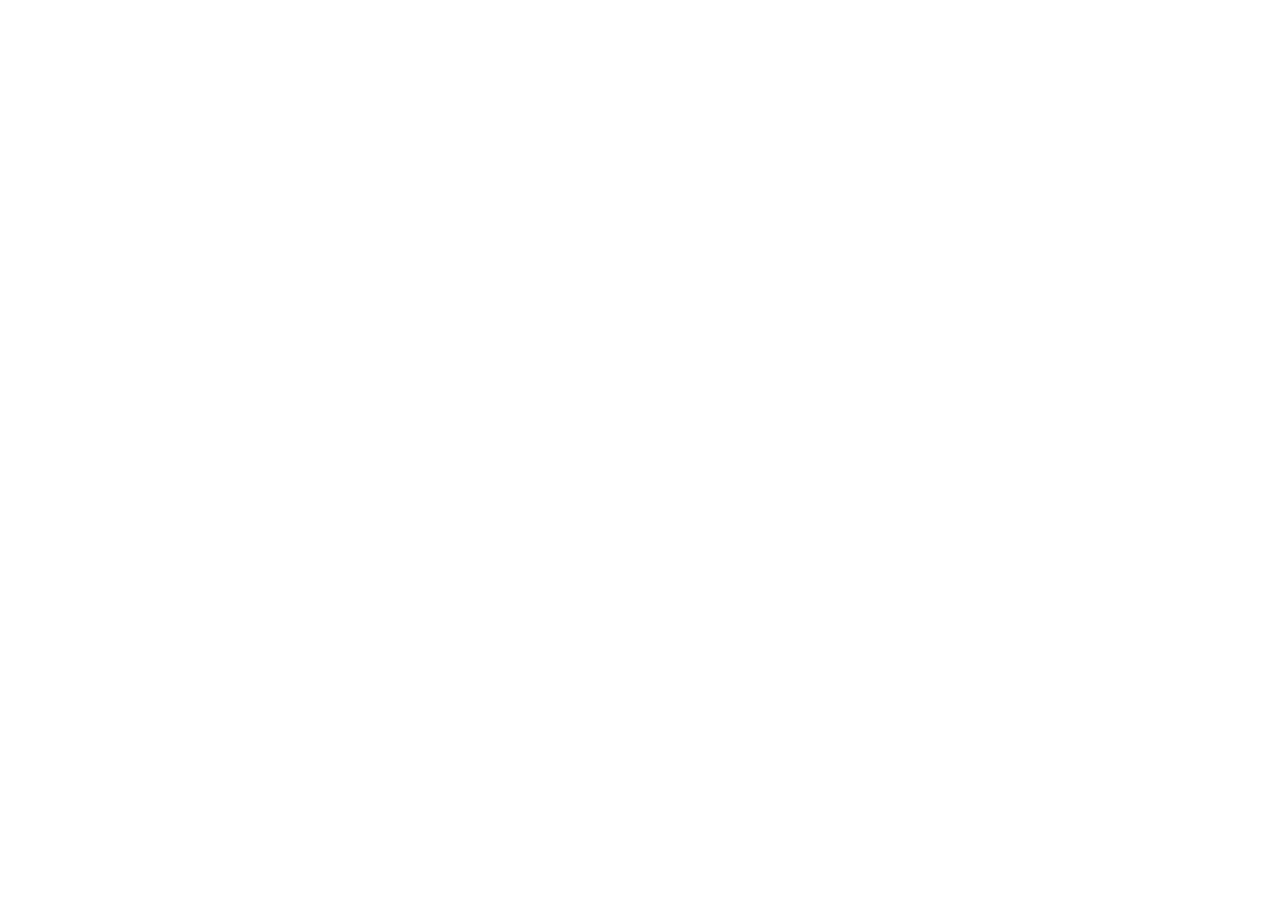
==== pkg/web/static/index.html @ e5ee9099 "UI: Refactor province dropdown into a custom multi-level cascader component" ====
﻿<!DOCTYPE html>
<html lang="zh-CN">
<head>
    <meta charset="UTF-8">
    <meta name="viewport" content="width=device-width, initial-scale=1.0">
    <title>TriNet DNS - 涓夌綉鏅鸿兘瑙ｆ瀽鎺у埗鍙?/title>
    <link rel="preconnect" href="https://fonts.googleapis.com">
    <link rel="preconnect" href="https://fonts.gstatic.com" crossorigin>
    <link href="https://fonts.googleapis.com/css2?family=Inter:wght@400;500;600;700&family=Noto+Sans+SC:wght@400;500;700&display=swap" rel="stylesheet">
    <link rel="stylesheet" href="style.css">
    <script>
        (function() {
            if (localStorage.getItem('trinet_token')) {
                document.documentElement.classList.add('logged-in');
            }
        })();
    </script>
    <style>
        html.logged-in #login-overlay { display: none !important; }
        html.logged-in #app-container { display: flex !important; }
    </style>
    <script src="https://challenges.cloudflare.com/turnstile/v0/api.js" defer></script>
</head>
<body>
    <!-- 鐧诲綍閬僵灞?-->
    <div id="login-overlay" class="login-overlay">
        <div class="login-box">
            <span class="login-logo">馃</span>
            <h2 id="login-box-title">TriNet DNS</h2>
            <p id="login-box-desc">涓夌綉鏅鸿兘瑙ｆ瀽鎺у埗鍙?/p>
            <!-- 鐧诲綍琛ㄥ崟 -->
            <form id="login-form" onsubmit="handleLoginSubmit(event)">
                <div class="form-group">
                    <label for="login-username">鐢ㄦ埛鍚?/label>
                    <input type="text" id="login-username" required class="form-control" autocomplete="username">
                </div>
                <div class="form-group">
                    <label for="login-password">瀵嗙爜</label>
                    <input type="password" id="login-password" required class="form-control" autocomplete="current-password">
                </div>
                <button type="submit" class="btn btn-primary" style="width: 100%;">鐧?褰?/button>
                <div style="text-align: center; margin-top: 12px; display: none;" id="reg-link-container">
                    <a href="javascript:void(0)" onclick="toggleLoginReg(true)" style="color: var(--primary); text-decoration: none; font-size: 0.9rem;">杩樻病鏈夎处鍙凤紵绔嬪嵆娉ㄥ唽</a>
                </div>
            </form>
            <!-- 娉ㄥ唽琛ㄥ崟 -->
            <form id="register-form" onsubmit="handleRegisterSubmit(event)" style="display: none;">
                <div class="form-group">
                    <label for="register-username">鐢ㄦ埛鍚?/label>
                    <input type="text" id="register-username" required class="form-control" autocomplete="username">
                </div>
                <div class="form-group">
                    <label for="register-password">瀵嗙爜</label>
                    <input type="password" id="register-password" required class="form-control" autocomplete="new-password">
                </div>
                <div class="form-group">
                    <label for="register-confirm">纭瀵嗙爜</label>
                    <input type="password" id="register-confirm" required class="form-control" autocomplete="new-password">
                </div>
                <div id="cf-turnstile-container" style="margin: 12px 0; display: none; justify-content: center;"></div>
                <button type="submit" class="btn btn-primary" style="width: 100%;">娉?鍐?/button>
                <div style="text-align: center; margin-top: 12px;">
                    <a href="javascript:void(0)" onclick="toggleLoginReg(false)" style="color: var(--primary); text-decoration: none; font-size: 0.9rem;">宸叉湁璐﹀彿锛熻繑鍥炵櫥褰?/a>
                </div>
            </form>
        </div>
    </div>

    <div class="app-container" id="app-container" style="display: none;">
        <!-- 绉诲姩绔晶杈规爮閬僵灞?-->
        <div id="sidebar-overlay" class="sidebar-overlay" onclick="toggleSidebar(false)"></div>
        <!-- 渚ц竟瀵艰埅鏍?-->
        <aside class="sidebar">
            <div class="brand">
                <span class="logo-icon">馃</span>
                <span class="logo-text">TriNet DNS</span>
            </div>
            <nav class="menu">
                <a href="#dashboard" class="menu-item active" onclick="switchTab('dashboard')">
                    <svg class="icon" viewBox="0 0 24 24" fill="none" stroke="currentColor" stroke-width="2"><path d="M3 9l9-7 9 7v11a2 2 0 0 1-2 2H5a2 2 0 0 1-2-2z"></path><polyline points="9 22 9 12 15 12 15 22"></polyline></svg>
                    鎺у埗鍙?                </a>
                <a href="#records" class="menu-item" onclick="switchTab('records')">
                    <svg class="icon" viewBox="0 0 24 24" fill="none" stroke="currentColor" stroke-width="2"><rect x="3" y="3" width="18" height="18" rx="2" ry="2"></rect><line x1="9" y1="3" x2="9" y2="21"></line><line x1="15" y1="3" x2="15" y2="21"></line><line x1="3" y1="9" x2="21" y2="9"></line><line x1="3" y1="15" x2="21" y2="15"></line></svg>
                    瑙ｆ瀽璁板綍
                </a>
                <a href="#ddns" class="menu-item" onclick="switchTab('ddns')">
                    <svg class="icon" viewBox="0 0 24 24" fill="none" stroke="currentColor" stroke-width="2"><path d="M21 2v6h-6M3 12a9 9 0 0 1 15-6.7L21 8M3 22v-6h6m12-4a9 9 0 0 1-15 6.7L3 16"></path></svg>
                    鍔ㄦ€?DNS
                </a>
                <a href="#profile" class="menu-item" onclick="switchTab('profile')">
                    <svg class="icon" viewBox="0 0 24 24" fill="none" stroke="currentColor" stroke-width="2"><path d="M20 21v-2a4 4 0 0 0-4-4H8a4 4 0 0 0-4 4v2"></path><circle cx="12" cy="7" r="4"></circle></svg>
                    涓汉涓績
                </a>
                <a href="#billing" class="menu-item" onclick="switchTab('billing')">
                    <svg class="icon" viewBox="0 0 24 24" fill="none" stroke="currentColor" stroke-width="2"><rect x="1" y="4" width="22" height="16" rx="2" ry="2"></rect><line x1="1" y1="10" x2="23" y2="10"></line><path d="M16 14h2M12 14h.01"></path></svg>
                    濂楅璐拱
                </a>
                <a href="#orders" class="menu-item" onclick="switchTab('orders')">
                    <svg class="icon" viewBox="0 0 24 24" fill="none" stroke="currentColor" stroke-width="2"><path d="M14 2H6a2 2 0 0 0-2 2v16a2 2 0 0 0 2 2h12a2 2 0 0 0 2-2V8z"></path><polyline points="14 2 14 8 20 8"></polyline><line x1="16" y1="13" x2="8" y2="13"></line><line x1="16" y1="17" x2="8" y2="17"></line><polyline points="10 9 9 9 8 9"></polyline></svg>
                    璁㈠崟璁板綍
                </a>
                <a href="#logs" class="menu-item" onclick="switchTab('logs')">
                    <svg class="icon" viewBox="0 0 24 24" fill="none" stroke="currentColor" stroke-width="2"><path d="M14 2H6a2 2 0 0 0-2 2v16a2 2 0 0 0 2 2h12a2 2 0 0 0 2-2V8z"></path><polyline points="14 2 14 8 20 8"></polyline><line x1="16" y1="13" x2="8" y2="13"></line><line x1="16" y1="17" x2="8" y2="17"></line><polyline points="10 9 9 9 8 9"></polyline></svg>
                    绯荤粺鏃ュ織
                </a>
                <a href="#users" class="menu-item" id="menu-users" onclick="switchTab('users')" style="display: none;">
                    <svg class="icon" viewBox="0 0 24 24" fill="none" stroke="currentColor" stroke-width="2"><path d="M17 21v-2a4 4 0 0 0-4-4H5a4 4 0 0 0-4 4v2"></path><circle cx="9" cy="7" r="4"></circle><path d="M23 21v-2a4 4 0 0 0-3-3.87"></path><path d="M16 3.13a4 4 0 0 1 0 7.75"></path></svg>
                    鐢ㄦ埛绠＄悊
                </a>
                <a href="#settings" class="menu-item" id="menu-settings" onclick="switchTab('settings')" style="display: none;">
                    <svg class="icon" viewBox="0 0 24 24" fill="none" stroke="currentColor" stroke-width="2"><circle cx="12" cy="12" r="3"></circle><path d="M19.4 15a1.65 1.65 0 0 0 .33 1.82l.06.06a2 2 0 1 1-2.83 2.83l-.06-.06a1.65 1.65 0 0 0-1.82-.33 1.65 1.65 0 0 0-1 1.51V21a2 2 0 0 1-4 0v-.09A1.65 1.65 0 0 0 9 19.4a1.65 1.65 0 0 0-1.82.33l-.06.06a2 2 0 1 1-2.83-2.83l.06-.06a1.65 1.65 0 0 0 .33-1.82 1.65 1.65 0 0 0-1.51-1H3a2 2 0 0 1 0-4h.09A1.65 1.65 0 0 0 4.6 9a1.65 1.65 0 0 0-.33-1.82l-.06-.06a2 2 0 1 1 2.83-2.83l.06.06a1.65 1.65 0 0 0 1.82.33H9a1.65 1.65 0 0 0 1-1.51V3a2 2 0 0 1 4 0v.09a1.65 1.65 0 0 0 1 1.51 1.65 1.65 0 0 0 1.82-.33l.06-.06a2 2 0 1 1 2.83 2.83l-.06.06a1.65 1.65 0 0 0-.33 1.82V9a1.65 1.65 0 0 0 1.51 1H21a2 2 0 0 1 0 4h-.09a1.65 1.65 0 0 0-1.51 1z"></path></svg>
                    绯荤粺璁剧疆
                </a>
            </nav>
            <div class="sidebar-footer">
                <div class="status-indicator">
                    <span class="dot active"></span>
                    <span class="status-text">DNS 寮曟搸宸茶繍琛?/span>
                </div>
                <button class="btn btn-text danger" style="padding: 4px 8px; margin-top: 8px; width: 100%; text-align: left; display: flex; align-items: center; gap: 8px;" onclick="logout()">
                    <svg class="icon" viewBox="0 0 24 24" fill="none" stroke="currentColor" stroke-width="2" style="width: 14px; height: 14px; margin: 0;"><path d="M9 21H5a2 2 0 0 1-2-2V5a2 2 0 0 1 2-2h4M16 17l5-5-5-5M21 12H9"/></svg>
                    閫€鍑虹櫥褰?                </button>
            </div>
        </aside>

        <!-- 涓诲唴瀹瑰尯鍩?-->
        <main class="main-content">
            <!-- 椤堕儴鏍?-->
            <header class="top-bar">
                <div style="display: flex; align-items: center; gap: 12px;">
                    <button class="menu-toggle" id="menu-toggle" onclick="toggleSidebar(true)">
                        <svg class="icon" viewBox="0 0 24 24" fill="none" stroke="currentColor" stroke-width="2" style="width: 20px; height: 20px; margin: 0;"><line x1="3" y1="12" x2="21" y2="12"></line><line x1="3" y1="6" x2="21" y2="6"></line><line x1="3" y1="18" x2="21" y2="18"></line></svg>
                    </button>
                    <h1 id="page-title">鎺у埗鍙?/h1>
                </div>
                <div class="user-profile">
                    <span class="server-ip" id="visitor-ip-display">鏈満 IP: 鍔犺浇涓?..</span>
                </div>
            </header>

            <!-- 瑙嗙獥瀹瑰櫒 -->
            <div class="content-viewport">
                <!-- 鎺у埗鍙伴潰鏉?-->
                <section id="tab-dashboard" class="tab-pane active">
                    <!-- 鐘舵€佸崱鐗囩綉鏍?-->
                    <div class="card-grid">
                        <div class="card">
                            <div class="card-header">
                                <span class="card-title">浠婃棩璇锋眰鎬婚噺</span>
                                <span class="trend positive" id="stat-query-trend" style="display: none;">鈫?0.0%</span>
                            </div>
                            <div class="card-value" id="stat-query-count">0</div>
                            <div class="card-desc">骞冲潎瑙ｆ瀽鍝嶅簲: 0.8 ms</div>
                        </div>
                        <div class="card">
                            <div class="card-header">
                                <span class="card-title">褰撳墠瑙ｆ瀽鍩熷悕</span>
                            </div>
                            <div class="card-value">0</div>
                            <div class="card-desc">娲诲姩涓夌綉绾胯矾: 0 鏉?/div>
                        </div>
                        <div class="card">
                            <div class="card-header">
                                <span class="card-title">绯荤粺杩愯鏃堕棿</span>
                            </div>
                            <div class="card-value">宸茶繍琛?/div>
                            <div class="card-desc">CPU 鍗犵敤: 0.1% | 鍐呭瓨: 8MB</div>
                        </div>
                        <div class="card">
                            <div class="card-header">
                                <span class="card-title">闆嗙兢 NS 瑙ｆ瀽鑺傜偣</span>
                            </div>
                            <div class="card-value" style="font-size: 0.95rem; line-height: 1.5; font-family: monospace; font-weight: 500; margin-top: 8px; white-space: pre-line;" id="config-ns-list">鏈厤缃?/div>
                            <div class="card-desc">鍩熷悕闇€淇敼涓烘 NS 鎵嶈兘瑙ｆ瀽</div>
                        </div>
                    </div>

                    <!-- 涓夌綉娴侀噺鐪嬫澘 -->
                    <div class="section-container">
                        <h2 class="section-title">涓夌綉瑙ｆ瀽娴侀噺鍒嗗竷</h2>
                        <div class="traffic-bars">
                            <div class="traffic-bar-item">
                                <div class="bar-info">
                                    <span class="isp-badge ct">涓浗鐢典俊 (China Telecom)</span>
                                    <span class="bar-value" id="stat-bar-val-ct">0.0%</span>
                                </div>
                                <div class="progress-track">
                                    <div class="progress-fill ct-fill" id="stat-bar-fill-ct" style="width: 0%"></div>
                                </div>
                            </div>
                            <div class="traffic-bar-item">
                                <div class="bar-info">
                                    <span class="isp-badge cu">涓浗鑱旈€?(China Unicom)</span>
                                    <span class="bar-value" id="stat-bar-val-cu">0.0%</span>
                                </div>
                                <div class="progress-track">
                                    <div class="progress-fill cu-fill" id="stat-bar-fill-cu" style="width: 0%"></div>
                                </div>
                            </div>
                            <div class="traffic-bar-item">
                                <div class="bar-info">
                                    <span class="isp-badge cm">涓浗绉诲姩 (China Mobile)</span>
                                    <span class="bar-value" id="stat-bar-val-cm">0.0%</span>
                                </div>
                                <div class="progress-track">
                                    <div class="progress-fill cm-fill" id="stat-bar-fill-cm" style="width: 0%"></div>
                                </div>
                            </div>
                            <div class="traffic-bar-item">
                                <div class="bar-info">
                                    <span class="isp-badge def">鍏朵粬绾胯矾 (Default/Others)</span>
                                    <span class="bar-value" id="stat-bar-val-def">0.0%</span>
                                </div>
                                <div class="progress-track">
                                    <div class="progress-fill def-fill" id="stat-bar-fill-def" style="width: 0%"></div>
                                </div>
                            </div>
                    </div>
                </section>

                <!-- 瑙ｆ瀽璁板綍闈㈡澘 -->
                <section id="tab-records" class="tab-pane">
                    <div class="table-actions">
                        <button class="btn btn-primary" onclick="showAddModal()">+ 娣诲姞鍩熷悕瑙ｆ瀽</button>
                        <div class="search-wrapper">
                            <input type="text" placeholder="鎼滅储鍩熷悕鎴?IP..." class="input-search" id="record-search">
                        </div>
                    </div>
                    <div class="table-container">
                        <table class="data-table">
                            <thead>
                                <tr>
                                    <th>涓绘満璁板綍</th>
                                    <th>鍩熷悕</th>
                                    <th>绫诲瀷</th>
                                    <th>绾胯矾</th>
                                    <th>璁板綍鍊?(IP / 鐩爣)</th>
                                    <th>TTL</th>
                                    <th>鎿嶄綔</th>
                                </tr>
                            </thead>
                            <tbody id="records-list">
                                <!-- 鐢?app.js 鍔ㄦ€佹覆鏌?-->
                            </tbody>
                        </table>
                    </div>
                </section>

                <!-- 鍔ㄦ€?DNS 闈㈡澘 -->
                <section id="tab-ddns" class="tab-pane">
                    <div class="section-container">
                        <div class="ddns-header">
                            <h2>DDNS 瀹㈡埛绔厤缃笌瀵嗛挜</h2>
                            <button class="btn btn-primary" onclick="generateToken()">+ 鐢熸垚鏂?Token</button>
                        </div>
                        <p class="section-desc">鎮ㄥ彲浠ヤ娇鐢ㄦ湰绯荤粺鐨?DDNS API 鎺ュ彛锛岄€氳繃瀹㈡埛绔紙濡?RouterOS銆丱penWrt 鎴?curl 鑴氭湰锛夊疄鏃朵笂鎶ュ姩鎬?IP锛岀郴缁熶細鑷姩鏇存柊瀵瑰簲绾胯矾鐨勮褰曞€笺€?/p>
                        
                        <div class="table-container margin-top">
                            <table class="data-table">
                                <thead>
                                    <tr>
                                        <th>涓绘満/鍩熷悕</th>
                                        <th>瀵瑰簲绾胯矾</th>
                                        <th>Token</th>
                                        <th>鏈€鍚庢洿鏂版椂闂?/th>
                                        <th>鎿嶄綔</th>
                                    </tr>
                                </thead>
                                <tbody>
                                    <!-- 鐢?app.js 鍔ㄦ€佹覆鏌?-->
                                </tbody>
                            </table>
                        </div>

                        <h3 class="margin-top" style="margin-top: 24px; font-size: 1.15rem; display: flex; align-items: center; justify-content: space-between;">
                            <span>馃摎 瀹㈡埛绔笌鍏ㄥ钩鍙拌嚜鍔ㄦ洿鏂伴儴缃叉暀绋?/span>
                            <span style="font-size: 0.85rem; font-weight: normal; color: var(--text-muted);">鐐瑰嚮涓嬫柟鏍忕洰灞曞紑鎶樺彔鏁欑▼ 馃憞</span>
                        </h3>

                        <!-- 鎵嬮鐞存暀绋嬬粍浠跺鍣?-->
                        <div class="ddns-accordion-container" style="display: flex; flex-direction: column; gap: 12px; margin-top: 12px;">

                            <!-- 1. 鍩虹 API 璋冪敤 -->
                            <details style="border: 1px solid var(--border-color); border-radius: 8px; background: rgba(255,255,255,0.02); overflow: hidden;">
                                <summary style="padding: 14px 18px; font-weight: 600; cursor: pointer; user-select: none; background: rgba(0,0,0,0.02); display: flex; align-items: center; justify-content: space-between;">
                                    <span>馃寪 鍩虹 HTTP / Curl 鏋佺畝涓婃姤 API</span>
                                    <span style="font-size: 0.8rem; color: var(--text-muted);">鍗曟潯 API 鍛戒护 鈻?/span>
                                </summary>
                                <div style="padding: 16px; border-top: 1px solid var(--border-color);">
                                    <p style="color: var(--text-muted); font-size: 0.9rem; margin-top: 0;">鏀寔浣跨敤浠绘剰璇█鎴栧伐鍏峰彂璧?HTTP POST 璇锋眰杩涜鍗曚釜瑙ｆ瀽绾胯矾鐨?IP 寮哄埗鍒锋柊銆?/p>
                                    <div style="display: flex; justify-content: space-between; align-items: center; margin-bottom: 6px;">
                                        <span style="font-size: 0.85rem; font-weight: 600;">Standard Shell Curl 鎸囦护锛?/span>
                                        <button class="btn btn-outline" style="padding: 2px 8px; font-size: 0.75rem;" onclick="copyCodeContent('code-api-base')">馃搵 澶嶅埗浠ｇ爜</button>
                                    </div>
                                    <div class="code-block" style="margin: 0;">
                                        <code id="code-api-base">curl -X POST "http://[鏈珯鍩熷悕鎴朓P]/api/ddns/update" \
  -H "Authorization: Bearer [瀵瑰簲绾胯矾鐨凾oken]" \
  -d "ip=1.1.1.1"</code>
                                    </div>
                                </div>
                            </details>

                            <!-- 2. Linux VPS (Ubuntu / Debian / CentOS) -->
                            <details style="border: 1px solid var(--border-color); border-radius: 8px; background: rgba(255,255,255,0.02); overflow: hidden;" open>
                                <summary style="padding: 14px 18px; font-weight: 600; cursor: pointer; user-select: none; background: rgba(0,0,0,0.02); display: flex; align-items: center; justify-content: space-between;">
                                    <span>馃惂 Linux VPS 鏈嶅姟鍣?(Ubuntu / Debian / CentOS) - Cloudflare 涓夌綉浼橀€夎嚜鍔ㄥ悓姝ユ暣濂?Shell 鑴氭湰</span>
                                    <span style="font-size: 0.8rem; color: #10b981; font-weight: 600;">鎺ㄨ崘 VPS 浣跨敤 鈻?/span>
                                </summary>
                                <div style="padding: 16px; border-top: 1px solid var(--border-color);">
                                    <p style="color: var(--text-muted); font-size: 0.9rem; margin-top: 0; line-height: 1.5;">
                                        鏈剼鏈細鑷姩渚濊禆妫€鏌ヤ笌瀹夎锛堝吋瀹?<code>apt-get</code> 涓?<code>yum</code>锛夛紝鑷姩涓嬭浇 <strong>CloudflareSpeedTest</strong> 宸ュ叿杩涜娴嬮€燂紝鎻愬彇娴嬪嚭鐨?strong>鐢典俊 (CT)銆佽仈閫?(CU)銆佺Щ鍔?(CM)</strong> 鍓?鍚嶆渶浣?IP 骞惰嚜鍔ㄦ壒閲忔彁浜ゆ帹閫佸埌 TriNet DNS銆?                                    </p>
                                    <div style="display: flex; justify-content: space-between; align-items: center; margin-bottom: 6px;">
                                        <span style="font-size: 0.85rem; font-weight: 600; color: #10b981;">寮€绠卞嵆鐢ㄤ笁缃戣嚜鍔ㄦ祴閫熸洿鏂?Shell 鑴氭湰 (cf_speedtest_trinet.sh)锛?/span>
                                        <button class="btn btn-primary" style="padding: 2px 10px; font-size: 0.75rem;" onclick="copyCodeContent('code-script-linux')">馃搵 涓€閿鍒跺畬鏁?Shell 鑴氭湰</button>
                                    </div>
                                    <div class="code-block" style="margin: 0; max-height: 320px; overflow-y: auto;">
                                        <code id="code-script-linux">#!/bin/bash
# =========================================================
# TriNet DNS - Cloudflare 涓夌綉浼橀€?IP 鑷姩娴嬮€熶笌鍚屾涓婃姤鑴氭湰
# 閫傞厤绯荤粺: Ubuntu / Debian / CentOS / Alpine / RHEL
# =========================================================

# --- 銆愯鍦ㄦ閰嶇疆鎮ㄥ湪 TriNet DNS 鍚庡彴鐢熸垚鐨?4 涓?Token 涓庢湇鍔″湴鍧€銆?---
TRINET_SERVER="http://[鎮ㄧ殑TriNet鏈嶅姟鍣ㄥ煙鍚嶆垨IP]"
TOKEN_DEF="[濉啓榛樿绾胯矾Token]"   # 榛樿/涓夌綉閫氱敤 (DEF)
TOKEN_CT="[濉啓鐢典俊绾胯矾Token]"   # 涓浗鐢典俊 (CT)
TOKEN_CU="[濉啓鑱旈€氱嚎璺疶oken]"   # 涓浗鑱旈€?(CU)
TOKEN_CM="[濉啓绉诲姩绾胯矾Token]"   # 涓浗绉诲姩 (CM)
# -------------------------------------------------------------

# 1. 鑷姩渚濊禆鏍￠獙
if command -v apt-get &> /dev/null; then
    command -v curl &> /dev/null || apt-get update && apt-get install -y curl tar wget
elif command -v yum &> /dev/null; then
    command -v curl &> /dev/null || yum install -y curl tar wget
fi

WORKDIR="/tmp/cf_speedtest_trinet"
mkdir -p "$WORKDIR" && cd "$WORKDIR"

# 2. 涓嬭浇骞惰В鍘?CloudflareSpeedTest 鏈€鏂板伐鍏?(鑻ユ湰鍦版湭涓嬭浇)
if [ ! -f "./CloudflareST" ]; then
    echo "[INFO] 姝ｅ湪鑾峰彇 CloudflareSpeedTest 娴嬮€熷紩鎿?.."
    wget -N --no-check-certificate https://github.com/XIU2/CloudflareSpeedTest/releases/latest/download/CloudflareST_linux_amd64.tar.gz -O CloudflareST.tar.gz
    tar -zxf CloudflareST.tar.gz
    chmod +x CloudflareST
fi

# 3. 杩愯娴嬮€?(杈撳嚭缁撴灉鑷?result.csv)
echo "[INFO] 姝ｅ湪寮€濮嬩笁缃戣妭鐐圭綉缁滃欢杩熶笌涓嬭浇閫熷害娴嬭瘯..."
./CloudflareST -o result.csv -n 200 -dn 3

if [ ! -f "result.csv" ]; then
    echo "[ERROR] 娴嬮€熷け璐ワ紝鏈敓鎴?result.csv 鏂囦欢"
    exit 1
fi

# 4. 鎻愬彇浼橀€夊墠 3 涓搷搴旀渶浣崇殑 IP
BEST_IP_1=$(sed -n '2p' result.csv | awk -F, '{print $1}')
BEST_IP_2=$(sed -n '3p' result.csv | awk -F, '{print $1}')
BEST_IP_3=$(sed -n '4p' result.csv | awk -F, '{print $1}')

[ -z "$BEST_IP_1" ] && BEST_IP_1="104.16.1.1"
[ -z "$BEST_IP_2" ] && BEST_IP_2="$BEST_IP_1"
[ -z "$BEST_IP_3" ] && BEST_IP_3="$BEST_IP_1"

echo "[INFO] 娴嬮€熷畬鎴愶紒閫夊嚭涓夌綉鏈€浣?IP: 榛樿/鐢典俊->$BEST_IP_1, 鑱旈€?>$BEST_IP_2, 绉诲姩->$BEST_IP_3"

# 5. 璋冪敤 TriNet DNS 鎺ュ彛杩涜鍚屾鏇存柊
[ -n "$TOKEN_DEF" ] && curl -s -X POST "$TRINET_SERVER/api/ddns/update" -H "Authorization: Bearer $TOKEN_DEF" -d "ip=$BEST_IP_1" && echo " [榛樿] 宸叉洿鏂?
[ -n "$TOKEN_CT" ] && curl -s -X POST "$TRINET_SERVER/api/ddns/update" -H "Authorization: Bearer $TOKEN_CT" -d "ip=$BEST_IP_1" && echo " [鐢典俊] 宸叉洿鏂?
[ -n "$TOKEN_CU" ] && curl -s -X POST "$TRINET_SERVER/api/ddns/update" -H "Authorization: Bearer $TOKEN_CU" -d "ip=$BEST_IP_2" && echo " [鑱旈€歖 宸叉洿鏂?
[ -n "$TOKEN_CM" ] && curl -s -X POST "$TRINET_SERVER/api/ddns/update" -H "Authorization: Bearer $TOKEN_CM" -d "ip=$BEST_IP_3" && echo " [绉诲姩] 宸叉洿鏂?

echo "[SUCCESS] 鍏ㄧ嚎璺櫤鑳借В鏋愬悓姝ュ畬姣曪紒"</code>
                                    </div>
                                    <div style="margin-top: 10px; font-size: 0.85rem; color: var(--text-muted);">
                                        馃挕 <strong>瀹氭椂浠诲姟璁剧疆鎻愮ず (Linux Crontab)</strong>锛氬湪缁堢杩愯 <code>crontab -e</code> 杩藉姞涓€琛岋細<br>
                                        <code>*/30 * * * * bash /path/to/cf_speedtest_trinet.sh &> /dev/null</code>锛堝嵆姣?30 鍒嗛挓鑷姩娴嬭瘯骞跺埛鏂颁笁缃戣В鏋愶級銆?                                    </div>

                                    <hr style="margin: 16px 0; border: none; border-top: 1px dashed var(--border-color);">

                                    <div style="display: flex; justify-content: space-between; align-items: center; margin-bottom: 6px;">
                                        <span style="font-size: 0.85rem; font-weight: 600; color: #3b82f6;">馃寪 鏂规浜岋細鏃犻渶鏈湴娴嬮€燂紝鐩存帴浠庡紑婧?API 鑷姩鑾峰彇鏈€鏂颁笁缃戜紭閫?IP 鑴氭湰 (fetch_online_cf_ip.sh)锛?/span>
                                        <button class="btn btn-outline" style="padding: 2px 10px; font-size: 0.75rem;" onclick="copyCodeContent('code-script-api-fetch')">馃搵 涓€閿鍒跺湪绾挎姄鍙栬剼鏈?/button>
                                    </div>
                                    <div class="code-block" style="margin: 0; max-height: 260px; overflow-y: auto;">
                                        <code id="code-script-api-fetch">#!/bin/bash
# =========================================================
# TriNet DNS - 鑷姩鎶撳彇寮€婧?API 涓夌綉浼橀€?IP 骞舵帹閫佷笂鎶ヨ剼鏈?# 鏃犻渶鏈湴娴嬮€熺幆澧冿紝鑷姩鎻愬彇缃戠粶鏈€鏂版祴璇曠殑涓夌綉鏋侀€熻妭鐐?IP
# =========================================================

TRINET_SERVER="http://[鎮ㄧ殑TriNet鏈嶅姟鍣ㄥ煙鍚嶆垨IP]"
TOKEN_DEF="[濉啓榛樿绾胯矾Token]"   # 榛樿/涓夌綉閫氱敤 (DEF)
TOKEN_CT="[濉啓鐢典俊绾胯矾Token]"   # 涓浗鐢典俊 (CT)
TOKEN_CU="[濉啓鑱旈€氱嚎璺疶oken]"   # 涓浗鑱旈€?(CU)
TOKEN_CM="[濉啓绉诲姩绾胯矾Token]"   # 涓浗绉诲姩 (CM)

echo "[INFO] 姝ｅ湪璋冪敤涓撲笟 API 鎶撳彇鍏ㄧ綉鏈€鏂?榛樿+涓夌綉 浼橀€?IP..."
API_DATA=$(curl -s "https://jkapi.com/api/cf_best?server=1&type=v4")

# 浠?jkapi 鎺ュ彛绮惧噯鎻愬彇榛樿/涓夌綉閫氱敤(CN)銆佺數淇?CT)銆佽仈閫?CU)銆佺Щ鍔?CM) 鏈€浣?IP
DEF_IP=$(echo "$API_DATA" | grep -oE '"CN":\[[^]]*' | grep -oE '[0-9]+\.[0-9]+\.[0-9]+\.[0-9]+' | head -n 1)
CT_IP=$(echo "$API_DATA" | grep -oE '"CT":\[[^]]*' | grep -oE '[0-9]+\.[0-9]+\.[0-9]+\.[0-9]+' | head -n 1)
CU_IP=$(echo "$API_DATA" | grep -oE '"CU":\[[^]]*' | grep -oE '[0-9]+\.[0-9]+\.[0-9]+\.[0-9]+' | head -n 1)
CM_IP=$(echo "$API_DATA" | grep -oE '"CM":\[[^]]*' | grep -oE '[0-9]+\.[0-9]+\.[0-9]+\.[0-9]+' | head -n 1)

# 濡傛灉涓?API 瓒呮椂锛岃嚜鍔ㄥ洖閫€澶囩敤婧?if [ -z "$CT_IP" ] || [ -z "$CU_IP" ] || [ -z "$CM_IP" ]; then
    echo "[WARN] 涓绘簮鏈搷搴旓紝鍒囨崲澶囩敤婧愭姄鍙?.."
    IPS=$(curl -s https://ip.164746.xyz/ | grep -oE '[0-9]+\.[0-9]+\.[0-9]+\.[0-9]+' | sort -u)
    [ -z "$DEF_IP" ] && DEF_IP=$(echo "$IPS" | sed -n '1p')
    [ -z "$CT_IP" ] && CT_IP=$(echo "$IPS" | sed -n '1p')
    [ -z "$CU_IP" ] && CU_IP=$(echo "$IPS" | sed -n '2p')
    [ -z "$CM_IP" ] && CM_IP=$(echo "$IPS" | sed -n '3p')
fi

[ -z "$DEF_IP" ] && DEF_IP="104.16.1.1"
[ -z "$CT_IP" ] && CT_IP="104.16.1.1"
[ -z "$CU_IP" ] && CU_IP="104.17.2.2"
[ -z "$CM_IP" ] && CM_IP="104.18.3.3"

echo "[SUCCESS] 鎶撳彇瀹屾垚锛?
echo "  - 馃寪 榛樿/涓夌綉閫氱敤 鏈€浣?IP: $DEF_IP"
echo "  - 鈿?涓浗鐢典俊 (CT) 鏈€浣?IP: $CT_IP"
echo "  - 鈿?涓浗鑱旈€?(CU) 鏈€浣?IP: $CU_IP"
echo "  - 鈿?涓浗绉诲姩 (CM) 鏈€浣?IP: $CM_IP"

[ -n "$TOKEN_DEF" ] && curl -s -X POST "$TRINET_SERVER/api/ddns/update" -H "Authorization: Bearer $TOKEN_DEF" -d "ip=$DEF_IP" && echo "  鉁?榛樿绾胯矾瑙ｆ瀽璁板綍宸叉洿鏂?
[ -n "$TOKEN_CT" ] && curl -s -X POST "$TRINET_SERVER/api/ddns/update" -H "Authorization: Bearer $TOKEN_CT" -d "ip=$CT_IP" && echo "  鉁?鐢典俊瑙ｆ瀽璁板綍宸叉洿鏂?
[ -n "$TOKEN_CU" ] && curl -s -X POST "$TRINET_SERVER/api/ddns/update" -H "Authorization: Bearer $TOKEN_CU" -d "ip=$CU_IP" && echo "  鉁?鑱旈€氳В鏋愯褰曞凡鏇存柊"
[ -n "$TOKEN_CM" ] && curl -s -X POST "$TRINET_SERVER/api/ddns/update" -H "Authorization: Bearer $TOKEN_CM" -d "ip=$CM_IP" && echo "  鉁?绉诲姩瑙ｆ瀽璁板綍宸叉洿鏂?

echo "[ALL DONE] 鍏ㄧ嚎璺В鏋愯褰曞凡鎴愬姛鎺ㄩ€佸埌闈㈡澘锛?</code>
                                    </div>
                                </div>
                            </details>

                            <!-- 3. OpenWrt 璺敱鍣?-->
                            <details style="border: 1px solid var(--border-color); border-radius: 8px; background: rgba(255,255,255,0.02); overflow: hidden;">
                                <summary style="padding: 14px 18px; font-weight: 600; cursor: pointer; user-select: none; background: rgba(0,0,0,0.02); display: flex; align-items: center; justify-content: space-between;">
                                    <span>馃摱 OpenWrt 杞矾鐢?- 鍔ㄦ€佸叕缃?IP 鑷姩涓婃姤鑴氭湰涓庤鍒掍换鍔?/span>
                                    <span style="font-size: 0.8rem; color: var(--text-muted);">璺敱鍣ㄤ笓灞?鈻?/span>
                                </summary>
                                <div style="padding: 16px; border-top: 1px solid var(--border-color);">
                                    <p style="color: var(--text-muted); font-size: 0.9rem; margin-top: 0; line-height: 1.5;">
                                        閫傜敤浜?OpenWrt 璺敱鍣ㄧ幆澧冿紝鑷姩妫€娴?WAN 鍙ｅ叕缃?IP 鍙樺姩骞跺悜 TriNet DNS 杩涜鍚屾锛堥€傞厤 <code>curl</code> / <code>wget-ssl</code>锛夈€?                                    </p>
                                    <div style="display: flex; justify-content: space-between; align-items: center; margin-bottom: 6px;">
                                        <span style="font-size: 0.85rem; font-weight: 600;">OpenWrt 涓婃姤鑴氭湰 (trinet_openwrt_ddns.sh)锛?/span>
                                        <button class="btn btn-outline" style="padding: 2px 8px; font-size: 0.75rem;" onclick="copyCodeContent('code-script-openwrt')">馃搵 澶嶅埗 OpenWrt 鑴氭湰</button>
                                    </div>
                                    <div class="code-block" style="margin: 0;">
                                        <code id="code-script-openwrt">#!/bin/sh
# OpenWrt DDNS 涓婃姤鑴氭湰
TRINET_SERVER="http://[鎮ㄧ殑TriNet鏈嶅姟鍣ㄥ煙鍚嶆垨IP]"
TOKEN="[濉啓鎮ㄧ殑DDNS_Token]"

# 鎻愬彇 WAN 鍙ｅ叕缃?IP
WAN_IP=$(curl -s http://api.ipify.org || wget -qO- http://api.ipify.org)

if [ -n "$WAN_IP" ]; then
    curl -s -X POST "$TRINET_SERVER/api/ddns/update" \
         -H "Authorization: Bearer $TOKEN" \
         -d "ip=$WAN_IP"
fi</code>
                                    </div>
                                    <div style="margin-top: 10px; font-size: 0.85rem; color: var(--text-muted);">
                                        馃挕 <strong>OpenWrt 瀹氭椂浠诲姟閮ㄧ讲</strong>锛氱櫥褰?OpenWrt Web 鍚庡彴 -> 銆愮郴缁熴€?-> 銆愯鍒掍换鍔°€戯紝鍔犲叆锛?br>
                                        <code>*/5 * * * * sh /etc/trinet_openwrt_ddns.sh &> /dev/null</code>锛堟瘡 5 鍒嗛挓鑷姩涓婃姤鏈€鏂板叕缃?IP锛夈€?                                    </div>
                                </div>
                            </details>

                            <!-- 4. MikroTik RouterOS (ROS) -->
                            <details style="border: 1px solid var(--border-color); border-radius: 8px; background: rgba(255,255,255,0.02); overflow: hidden;">
                                <summary style="padding: 14px 18px; font-weight: 600; cursor: pointer; user-select: none; background: rgba(0,0,0,0.02); display: flex; align-items: center; justify-content: space-between;">
                                    <span>鈿?MikroTik RouterOS (ROS) 璺敱鍣?- 鍘熺敓 Fetch 涓婃姤鑴氭湰</span>
                                    <span style="font-size: 0.8rem; color: var(--text-muted);">ROS 涓撳睘 鈻?/span>
                                </summary>
                                <div style="padding: 16px; border-top: 1px solid var(--border-color);">
                                    <p style="color: var(--text-muted); font-size: 0.9rem; margin-top: 0; line-height: 1.5;">
                                        浣跨敤 RouterOS 鍘熺敓鑴氭湰璇█鍜?<code>/tool fetch</code> 鍛戒护鍚?TriNet DNS 杩涜鏇存柊銆?                                    </p>
                                    <div style="display: flex; justify-content: space-between; align-items: center; margin-bottom: 6px;">
                                        <span style="font-size: 0.85rem; font-weight: 600;">RouterOS (ROS) 鑴氭湰鍛戒护锛?/span>
                                        <button class="btn btn-outline" style="padding: 2px 8px; font-size: 0.75rem;" onclick="copyCodeContent('code-script-ros')">馃搵 澶嶅埗 ROS 鑴氭湰</button>
                                    </div>
                                    <div class="code-block" style="margin: 0;">
                                        <code id="code-script-ros"># ROS RouterOS Script
:local trinetServer "http://[鎮ㄧ殑TriNet鏈嶅姟鍣ㄥ煙鍚嶆垨IP]/api/ddns/update"
:local token "[濉啓鎮ㄧ殑DDNS_Token]"

# 鑾峰彇 WAN 鍙?IP
:local wanInterface "pppoe-out1"
:local currentIP [/ip address get [/ip address find interface=$wanInterface] address]
:set currentIP [:pick $currentIP 0 [:find $currentIP "/"]]

:if ([:len $currentIP] > 0) do={
    /tool fetch url=$trinetServer http-method=post http-header-field="Authorization: Bearer $token" http-data=("ip=" . $currentIP) keep-result=no
    :log info ("TriNet DDNS Updated: " . $currentIP)
}</code>
                                    </div>
                                    <div style="margin-top: 10px; font-size: 0.85rem; color: var(--text-muted);">
                                        馃挕 <strong>ROS 瀹氭椂鍣ㄩ儴缃?/strong>锛氬湪 WinBox Terminal 杈撳叆鍛戒护閰嶇疆 5 鍒嗛挓瀹氭椂鍣細<br>
                                        <code>/system scheduler add name=trinet-ddns interval=5m on-event="/system script run trinet-script"</code>
                                    </div>
                                </div>
                            </details>

                        </div>
                    </div>
                </section>

                <!-- 涓汉涓績闈㈡澘 -->
                <section id="tab-profile" class="tab-pane">
                    <div class="section-container" style="max-width: 900px; margin: 0 auto;">
                        <div class="card" style="padding: 24px; margin-bottom: 24px;">
                            <div style="display: flex; flex-direction: column; gap: 16px;">
                                <div style="display: flex; gap: 12px; align-items: center;">
                                    <span style="font-size: 0.95rem; color: var(--text-muted); min-width: 90px;">鐢ㄦ埛缁?/span>
                                    <span id="profile-role-badge" class="badge" style="font-weight: 500;">鏅€氱敤鎴?/span>
                                </div>
                                <div style="display: flex; gap: 12px; align-items: center;">
                                    <span style="font-size: 0.95rem; color: var(--text-muted); min-width: 90px;">濂楅</span>
                                    <strong id="profile-plan-title" style="font-size: 1.05rem;">鍏嶈垂鐗?/strong>
                                </div>
                                <div style="display: flex; gap: 12px; align-items: center;">
                                    <span style="font-size: 0.95rem; color: var(--text-muted); min-width: 90px;">濂楅澶辨晥</span>
                                    <span id="profile-expires-at" style="font-size: 0.95rem; font-family: monospace;">鏃犻檺鏈?/span>
                                </div>
                                <div style="display: flex; gap: 12px; align-items: center;">
                                    <span style="font-size: 0.95rem; color: var(--text-muted); min-width: 90px;">缁垂浠锋牸</span>
                                    <span style="font-size: 0.95rem; font-weight: 500;"><span id="profile-renew-price">0</span> 鍏?/span>
                                    <button class="btn btn-outline" style="padding: 4px 12px; font-size: 0.85rem; display: inline-flex; align-items: center; gap: 4px;" onclick="renewProfileWithBalance()">
                                        馃攧 绔嬪嵆缁垂
                                    </button>
                                </div>
                                <div style="display: flex; gap: 12px; align-items: center;">
                                    <span style="font-size: 0.95rem; color: var(--text-muted); min-width: 90px;">鏈€澶ц鍒欐暟</span>
                                    <span id="profile-max-rules" style="font-size: 0.95rem; font-weight: 500;">1</span>
                                </div>
                                <div style="display: flex; gap: 12px; align-items: center;">
                                    <span style="font-size: 0.95rem; color: var(--text-muted); min-width: 90px;">閽卞寘浣欓</span>
                                    <span style="font-size: 0.95rem; font-weight: 500;"><span id="profile-balance">0</span> 鍏?/span>
                                    <button class="btn btn-outline" style="padding: 4px 12px; font-size: 0.85rem; display: inline-flex; align-items: center; gap: 4px;" onclick="openRechargeModal()">
                                        鉃?鍏呭€?                                    </button>
                                </div>
                                <div style="display: flex; gap: 12px; align-items: center;">
                                    <span style="font-size: 0.95rem; color: var(--text-muted); min-width: 90px;">Telegram 鍏宠仈</span>
                                    <span id="profile-tg-status" style="font-size: 0.95rem;">鏈粦瀹?/span>
                                    <button class="btn btn-outline" style="padding: 4px 12px; font-size: 0.85rem;" onclick="alert('Telegram 鏈哄櫒浜烘殏鏈紑鍚?)">馃敆 鍏宠仈</button>
                                </div>
                            </div>
                        </div>

                        <!-- 璐︽埛璁剧疆 -->
                        <div class="card" style="padding: 24px;">
                            <h3 style="margin-bottom: 20px; font-size: 1.1rem; border-bottom: 1px solid var(--border-color); padding-bottom: 12px;">璐︽埛璁剧疆</h3>
                            
                            <!-- 鑷姩缁垂 -->
                            <div style="margin-bottom: 24px;">
                                <div style="display: flex; justify-content: space-between; align-items: flex-start;">
                                    <div>
                                        <h4 style="margin: 0 0 6px 0; font-size: 1rem;">鑷姩缁垂</h4>
                                        <p style="margin: 0; font-size: 0.85rem; color: var(--text-muted);">濡傛灉鎮ㄧ殑濂楅涓磋繎鍒版湡锛屾垨鑰呮祦閲忕敤瀹岋紝绯荤粺灏嗚嚜鍔ㄧ画璐广€傝淇濊瘉浣欓鍏呰冻锛屽惁鍒欎細瀵艰嚧缁垂澶辫触銆?/p>
                                    </div>
                                    <label class="switch-container">
                                        <input type="checkbox" id="profile-auto-renew-toggle" onchange="handleAutoRenewChange(this.checked)">
                                        <span class="switch-slider round"></span>
                                    </label>
                                </div>
                            </div>

                            <!-- 閲嶇疆瀵嗙爜 -->
                            <div>
                                <h4 style="margin: 0 0 6px 0; font-size: 1rem;">閲嶇疆瀵嗙爜</h4>
                                <p style="margin: 0 0 12px 0; font-size: 0.85rem; color: var(--text-muted);">濡傛灉鎮ㄧ殑瀵嗙爜宸叉硠闇诧紝鍙互鍦ㄨ繖閲岄噸缃€傞噸缃搷浣滀細寮哄埗涓嬬嚎鎮ㄥ湪鍏朵粬鍦版柟鐨勭櫥褰曘€?/p>
                                <form id="profile-password-form" onsubmit="handleProfilePasswordSubmit(event)" style="display: flex; flex-direction: column; gap: 12px; max-width: 400px;">
                                    <input type="password" id="profile-old-pass" class="form-control" placeholder="馃攽 褰撳墠瀵嗙爜" required autocomplete="current-password">
                                    <input type="password" id="profile-new-pass" class="form-control" placeholder="馃敀 鏂板瘑鐮? required autocomplete="new-password">
                                    <input type="password" id="profile-new-pass-confirm" class="form-control" placeholder="馃敀 纭鏂板瘑鐮? required autocomplete="new-password">
                                    <button type="submit" class="btn btn-primary" style="width: 120px; margin-top: 4px;">鏇存柊瀵嗙爜</button>
                                </form>
                            </div>
                        </div>
                    </div>
                </section>

                <!-- 璐㈠姟涓績闈㈡澘 -->
                <section id="tab-billing" class="tab-pane">
                    <div class="section-container">
                        <div style="display: flex; justify-content: space-between; align-items: center; margin-bottom: 24px; flex-wrap: wrap; gap: 16px;">
                            <div>
                                <h2 style="margin: 0; font-size: 1.5rem;">SaaS 鍩熷悕鎵樼濂楅涓績</h2>
                                <p style="color: var(--text-muted); margin-top: 4px; font-size: 0.9rem;">鍗囩骇鎮ㄧ殑濂楅锛岃幏鍙栨洿澶氬煙鍚嶆墭绠￠搴︼紝灏婁韩涓夌綉鐙鏅鸿兘瑙ｆ瀽鏈嶅姟銆?/p>
                            </div>
                            <div class="user-plan-badge-container" style="background: rgba(255, 255, 255, 0.05); padding: 12px 20px; border-radius: 8px; border: 1px solid var(--border-color); text-align: right;">
                                <div style="font-size: 0.85rem; color: var(--text-muted);">褰撳墠濂楅 / 鍒版湡鏃堕棿</div>
                                <div style="font-weight: 600; font-size: 1.1rem; color: var(--primary); margin-top: 2px;" id="billing-user-plan-info">鍏嶈垂鐗?(鏃犻檺鏈?</div>
                                <div style="font-size: 0.85rem; color: var(--text-muted); margin-top: 2px;" id="billing-user-quota-info">鍩熷悕棰濆害: 0 / 1</div>
                            </div>
                        </div>

                        <!-- 濂楅璧勮垂鍗＄墖缃戞牸 -->
                        <div class="billing-plans-grid" style="display: grid; grid-template-columns: repeat(auto-fit, minmax(280px, 1fr)); gap: 20px; margin-bottom: 30px;" id="billing-plans-container">
                            <!-- 鐢?app.js 鍔ㄦ€佹覆鏌?-->
                        </div>

                        <!-- USDT 浜ゆ槗楠岃瘉妗?-->
                        <div class="card" style="padding: 24px; display: none; margin-top: 24px;" id="usdt-verify-card">
                            <h3 style="margin-bottom: 12px; font-size: 1.1rem; display: flex; align-items: center; gap: 8px;">
                                馃捀 USDT-TRC20 杞处纭骞惰嚜鍔╂縺娲?                            </h3>
                            <p style="font-size: 0.85rem; color: var(--text-muted); margin-bottom: 16px; line-height: 1.5;">
                                绯荤粺鏀寔娉㈠満 USDT-TRC20 鏅鸿兘鍚堢害鏀舵锛屽疄鏃堕摼涓婇獙璇併€傝浣跨敤鎮ㄧ殑鍔犲瘑璐у竵閽卞寘鍚戜笅鏂瑰湴鍧€杞处锛?br>
                                <strong style="color: var(--text-light); word-break: break-all;" id="usdt-pay-address">鏈厤缃敹娆惧湴鍧€</strong><br>
                                杞处閲戦锛堥渶绮剧‘锛夛細<strong style="color: #ff9f43; font-size: 1.1rem;" id="usdt-pay-amount">0.00</strong> USDT銆傝浆璐︽垚鍔熷悗锛岃杈撳叆浜ゆ槗鍝堝笇 (TxID) 骞剁偣鍑荤‘璁ゆ縺娲诲椁愶細
                            </p>
                            <form id="usdt-verify-form" onsubmit="verifyUsdtOrder(event)" style="display: flex; gap: 12px; max-width: 600px; flex-wrap: wrap;">
                                <input type="hidden" id="usdt-verify-order-id">
                                <input type="text" id="usdt-verify-txid" placeholder="璇疯緭鍏?4浣嶄氦鏄撳搱甯?(TxID / Transaction Hash)" required class="form-control font-mono" style="flex: 1; min-width: 250px;">
                                <button type="submit" class="btn btn-primary" style="white-space: nowrap;">纭婵€娲?/button>
                            </form>
                        </div>
                    </div>
                </section>

                <!-- 璁㈠崟璁板綍闈㈡澘 -->
                <section id="tab-orders" class="tab-pane">
                    <div class="section-container">
                        <div style="display: flex; justify-content: space-between; align-items: center; margin-bottom: 20px; flex-wrap: wrap; gap: 12px;">
                            <div>
                                <h2 style="margin: 0; font-size: 1.5rem;">璁㈠崟涓庢敮浠樿褰?/h2>
                                <p style="color: var(--text-muted); margin-top: 4px; font-size: 0.9rem;">鏌ョ湅鎮ㄥ湪鏈郴缁熺殑鎵€鏈夊厖鍊间笌濂楅璐拱璁㈠崟鍙婂叾瀹炴椂鏀粯鐘舵€併€?/p>
                            </div>
                            <button class="btn btn-secondary" onclick="loadOrdersTable()">鍒锋柊璁㈠崟</button>
                        </div>
                        <div class="table-container card">
                            <table class="data-table">
                                <thead>
                                    <tr>
                                        <th>璁㈠崟鍙?/th>
                                        <th>鐢ㄦ埛鍚?/th>
                                        <th>濂楅</th>
                                        <th>鍛ㄦ湡</th>
                                        <th>浠锋牸</th>
                                        <th>鏀粯鏂瑰紡</th>
                                        <th>鐘舵€?/th>
                                        <th>浜ゆ槗 ID / TxID</th>
                                        <th>鍒涘缓鏃堕棿</th>
                                    </tr>
                                </thead>
                                <tbody id="orders-table-body">
                                    <!-- 鐢?app.js 鍔ㄦ€佹覆鏌?-->
                                </tbody>
                            </table>
                        </div>
                    </div>
                </section>

                <!-- 绯荤粺鏃ュ織闈㈡澘 -->
                <section id="tab-logs" class="tab-pane">
                    <div class="section-container">
                        <div class="log-actions">
                            <h3>瑙ｆ瀽涓庡紩鎿庢棩蹇?/h3>
                            <button class="btn btn-secondary" onclick="clearLogs()">娓呴櫎鏃ュ織</button>
                        </div>
                        <div class="log-viewport" id="log-container">
                            <!-- 瀹炴椂鎺ㄦ祦灞曠ず -->
                        </div>
                    </div>
                </section>

                <!-- 鐢ㄦ埛绠＄悊闈㈡澘 (浠呯鐞嗗憳鍙) -->
                <section id="tab-users" class="tab-pane">
                    <div class="section-container">
                        <div style="display: flex; justify-content: space-between; align-items: center; margin-bottom: 20px; flex-wrap: wrap; gap: 12px;">
                            <div>
                                <h2 style="margin: 0; font-size: 1.5rem;">鐢ㄦ埛鍏ㄦ潈绠＄悊鎺у埗鍙?/h2>
                                <p style="color: var(--text-muted); margin-top: 4px; font-size: 0.9rem;">绠＄悊鍏ㄧ珯鎵€鏈夋敞鍐岀敤鎴凤紝鍙洿鎺ュ悗鍙颁负鐢ㄦ埛璋冩暣浣欓銆佷慨鏀瑰椁愩€佸欢鏈熶笌閲嶇疆瀵嗙爜銆?/p>
                            </div>
                            <button class="btn btn-primary" onclick="openAdminCreateUserModal()">
                                鉃?鎵嬪姩娣诲姞鏂扮敤鎴?                            </button>
                        </div>
                        
                        <div class="table-container card">
                            <table class="data-table">
                                <thead>
                                    <tr>
                                        <th>ID</th>
                                        <th>鐢ㄦ埛鍚?/th>
                                        <th>瑙掕壊</th>
                                        <th>褰撳墠濂楅</th>
                                        <th>鍒版湡鏃堕棿</th>
                                        <th>閽卞寘浣欓</th>
                                        <th>宸叉墭绠″煙鍚嶆暟</th>
                                        <th>鎿嶄綔</th>
                                    </tr>
                                </thead>
                                <tbody id="users-table-body">
                                    <!-- 鐢?app.js 鍔ㄦ€佹覆鏌?-->
                                </tbody>
                            </table>
                        </div>
                    </div>
                </section>

                <!-- 绯荤粺璁剧疆闈㈡澘 (浠呯鐞嗗憳鍙) -->
                <section id="tab-settings" class="tab-pane">
                    <div class="section-container">
                        <h2 class="section-title">绯荤粺绠＄悊璁剧疆</h2>
                        
                        <!-- 鍩虹閰嶇疆 -->
                        <div class="card" style="padding: 24px; margin-bottom: 24px;">
                            <h3 style="margin-bottom: 16px; font-size: 1.1rem; display: flex; align-items: center; gap: 8px;">
                                鈿欙笍 鍩虹鏈嶅姟閰嶇疆
                            </h3>
                            <div style="display: flex; align-items: center; justify-content: space-between; padding: 12px 0; border-bottom: 1px solid var(--border-color);">
                                <div>
                                    <h4 style="margin: 0; font-size: 0.95rem;">寮€鏀捐嚜鏈嶅姟鐢ㄦ埛娉ㄥ唽</h4>
                                    <p style="color: var(--text-muted); font-size: 0.85rem; margin: 4px 0 0 0;">鍚敤鍚庯紝涓绘帶鐧诲綍椤典細鏄剧ず鈥滅珛鍗虫敞鍐屸€濆叆鍙?/p>
                                </div>
                                <label class="switch-container">
                                    <input type="checkbox" id="setting-open-reg" onchange="updateBasicSetting('open_registration', this.checked)">
                                    <span class="switch-slider"></span>
                                </label>
                            </div>
                        </div>

                        <!-- Cloudflare Turnstile 浜烘満楠岃瘉 -->
                        <div class="card" style="padding: 24px; margin-bottom: 24px;">
                            <h3 style="margin-bottom: 16px; font-size: 1.1rem; display: flex; align-items: center; gap: 8px;">
                                馃洝锔?Cloudflare Turnstile 闃插埛淇濇姢
                            </h3>
                            <div style="display: flex; align-items: center; justify-content: space-between; padding: 12px 0; border-bottom: 1px solid var(--border-color); margin-bottom: 16px;">
                                <div>
                                    <h4 style="margin: 0; font-size: 0.95rem;">鍚敤 Turnstile 楠岃瘉</h4>
                                    <p style="color: var(--text-muted); font-size: 0.85rem; margin: 4px 0 0 0;">闃茶寖鎭舵剰鐨勬敞鍐屾満鍒峰簱锛岃嚜鍔ㄨ瘑鍒苟闃绘浜烘満妯℃嫙</p>
                                </div>
                                <label class="switch-container">
                                    <input type="checkbox" id="setting-cf-enabled" onchange="updateBasicSetting('cf_turnstile_enabled', this.checked)">
                                    <span class="switch-slider"></span>
                                </label>
                            </div>
                            <form id="setting-cf-form" onsubmit="saveTurnstileKeys(event)">
                                <div class="form-row">
                                    <div class="form-group">
                                        <label for="setting-cf-site-key">Site Key (鍓嶇缃戠珯瀵嗛挜)</label>
                                        <input type="text" id="setting-cf-site-key" placeholder="渚嬪: 0x4AAAAAAAB..." class="form-control font-mono">
                                    </div>
                                    <div class="form-group">
                                        <label for="setting-cf-secret-key">Secret Key (鍚庣閫氫俊瀵嗛挜)</label>
                                        <input type="password" id="setting-cf-secret-key" placeholder="渚嬪: 0x4AAAAAAAB..." class="form-control font-mono">
                                    </div>
                                </div>
                                <button type="submit" class="btn btn-primary" style="margin-top: 8px;">淇濆瓨 Turnstile 瀵嗛挜</button>
                            </form>
                        </div>

                        <!-- Cloudflare 涓夌綉浼橀€?IP 鑷姩鍚屾 -->
                        <div class="card" style="padding: 24px; margin-bottom: 24px;">
                            <h3 style="margin-bottom: 16px; font-size: 1.1rem; display: flex; align-items: center; gap: 8px;">
                                鈿?Cloudflare 涓夌綉浼橀€?IP 鑷姩鍚屾
                            </h3>
                            <div style="display: flex; align-items: center; justify-content: space-between; padding: 12px 0; border-bottom: 1px solid var(--border-color); margin-bottom: 16px;">
                                <div>
                                    <h4 style="margin: 0; font-size: 0.95rem;">鍚敤涓夌綉浼橀€?IP 鑷姩鏇存柊</h4>
                                    <p style="color: var(--text-muted); font-size: 0.85rem; margin: 4px 0 0 0;">閫氳繃鍥藉唴澶氳妭鐐瑰疄鏃剁洃娴?API锛岃嚜鍔ㄥ皢鎸囧畾鍩熷悕瑙ｆ瀽鍒版渶蹇笖鏃犱涪鍖呯殑 Cloudflare 鑺傜偣</p>
                                </div>
                                <label class="switch-container">
                                    <input type="checkbox" id="setting-cf-best-enabled" onchange="updateBasicSetting('cf_best_enabled', this.checked)">
                                    <span class="switch-slider"></span>
                                </label>
                            </div>
                            <form id="setting-cf-best-form" onsubmit="saveCFBestSettings(event)">
                                <div class="form-group" style="margin-bottom: 12px;">
                                    <label for="setting-cf-best-api-url">浼橀€?IP API 鎺ュ彛鍦板潃 (鏀寔閰嶇疆澶氫釜澶囦唤鎺ュ彛锛屼互鑻辨枃閫楀彿 , 鍒嗛殧锛岄渶绗﹀悎鐩稿悓 JSON 鏍煎紡)</label>
                                    <input type="text" id="setting-cf-best-api-url" placeholder="https://jkapi.com/api/cf_best?server=1&type=v4" required class="form-control font-mono">
                                </div>
                                <div class="form-row">
                                    <div class="form-group">
                                        <label for="setting-cf-best-domain">鐩爣瑙ｆ瀽鍩熷悕 (鏀寔澶氫釜锛屼互鑻辨枃閫楀彿 , 鍒嗛殧)</label>
                                        <input type="text" id="setting-cf-best-domain" placeholder="渚嬪: cf1.cngoodok.org,cf2.cngoodok.org" required class="form-control font-mono">
                                    </div>
                                    <div class="form-group">
                                        <label for="setting-cf-best-interval">鑷姩妫€娴嬫洿鏂伴棿闅?/label>
                                        <select id="setting-cf-best-interval" class="form-control">
                                            <option value="15">姣?15 鍒嗛挓</option>
                                            <option value="30">姣?30 鍒嗛挓 (鎺ㄨ崘)</option>
                                            <option value="60">姣?1 灏忔椂</option>
                                            <option value="120">姣?2 灏忔椂</option>
                                            <option value="240">姣?4 灏忔椂</option>
                                            <option value="360">姣?6 灏忔椂 (鏇寸ǔ瀹?</option>
                                            <option value="720">姣?12 灏忔椂</option>
                                            <option value="1440">姣?24 灏忔椂 (鐪佽祫婧?</option>
                                        </select>
                                    </div>
                                </div>
                                <button type="submit" class="btn btn-primary" style="margin-top: 12px;">淇濆瓨浼橀€夊悓姝ヨ缃?/button>
                            </form>
                        </div>

                        <!-- 鑺傜偣鍚屾鍙婇泦缇ら厤缃?-->
                        <div class="card" style="padding: 24px; margin-bottom: 24px;">
                            <h3 style="margin-bottom: 16px; font-size: 1.1rem; display: flex; align-items: center; gap: 8px;">
                                馃敆 鑺傜偣鍚屾涓庨泦缇ら厤缃?                            </h3>
                            <div class="form-group">
                                <label>闆嗙兢鑺傜偣鍚屾 Token (Sync Token)</label>
                                <div style="display: flex; gap: 8px; margin-top: 4px;">
                                    <input type="text" id="setting-sync-token" readonly class="form-control font-mono" style="background: rgba(255,255,255,0.05); color: var(--text-light); border-color: transparent;">
                                    <button class="btn btn-outline" onclick="copyToClipboard('setting-sync-token')">澶嶅埗</button>
                                </div>
                            </div>
                            <div class="form-group">
                                <label>澶囩敤鑺傜偣涓€閿厤缃?API 鍦板潃 (Sync URL)</label>
                                <div style="display: flex; gap: 8px; margin-top: 4px;">
                                    <input type="text" id="setting-sync-url" readonly class="form-control font-mono" style="background: rgba(255,255,255,0.05); color: var(--text-light); border-color: transparent;">
                                    <button class="btn btn-outline" onclick="copyToClipboard('setting-sync-url')">澶嶅埗</button>
                                </div>
                            </div>
                            <form id="setting-ns-form" onsubmit="saveNSNodes(event)">
                                <div class="form-group">
                                    <label for="setting-ns-nodes">闆嗙兢 NS 鍩熷悕瑙ｆ瀽鑺傜偣 (涓€琛屼竴涓?</label>
                                    <textarea id="setting-ns-nodes" class="form-control font-mono" style="height: 100px; resize: vertical; margin-top: 4px;" required placeholder="渚嬪:&#10;ns1.trinet-dns.com&#10;ns2.trinet-dns.com"></textarea>
                                </div>
                                <button type="submit" class="btn btn-primary" style="margin-top: 8px;">淇濆瓨 NS 瑙ｆ瀽鑺傜偣</button>
                            </form>
                        </div>

                        <!-- 鍩熷悕濂楅閰嶇疆 -->
                        <div class="card" style="padding: 24px; margin-bottom: 24px;">
                            <h3 style="margin-bottom: 16px; font-size: 1.1rem; display: flex; align-items: center; gap: 8px;">
                                馃憫 鍩熷悕濂楅涓庨搴﹂厤缃?                            </h3>
                            <form id="setting-plans-form" onsubmit="savePlanSettings(event)">
                                <div style="border-bottom: 1px solid var(--border-color); padding-bottom: 16px; margin-bottom: 16px;">
                                    <h4 style="margin: 0 0 12px 0; color: var(--primary);">鍏嶈垂鐗堝椁愰檺棰?/h4>
                                    <div class="form-group" style="max-width: 300px;">
                                        <label for="setting-plan-free-limit">鍏嶈垂鐗堝煙鍚嶉檺棰?(涓?</label>
                                        <input type="number" id="setting-plan-free-limit" class="form-control" required min="0">
                                    </div>
                                </div>

                                <div style="border-bottom: 1px solid var(--border-color); padding-bottom: 16px; margin-bottom: 16px;">
                                    <h4 style="margin: 0 0 12px 0; color: var(--primary);">鍒濈骇濂楅璁剧疆</h4>
                                    <div class="form-row">
                                        <div class="form-group">
                                            <label for="setting-plan-junior-name">濂楅鍚嶇О</label>
                                            <input type="text" id="setting-plan-junior-name" class="form-control" required>
                                        </div>
                                        <div class="form-group">
                                            <label for="setting-plan-junior-limit">鍩熷悕鎵樼闄愬埗 (涓?</label>
                                            <input type="number" id="setting-plan-junior-limit" class="form-control" required min="0">
                                        </div>
                                    </div>
                                    <div class="form-row" style="margin-top: 12px;">
                                        <div class="form-group">
                                            <label for="setting-plan-junior-monthly">鏈堜粯浠锋牸 (鍏?</label>
                                            <input type="number" id="setting-plan-junior-monthly" class="form-control" required min="0" step="0.01">
                                        </div>
                                        <div class="form-group">
                                            <label for="setting-plan-junior-quarterly">瀛ｄ粯浠锋牸 (鍏?</label>
                                            <input type="number" id="setting-plan-junior-quarterly" class="form-control" required min="0" step="0.01">
                                        </div>
                                        <div class="form-group">
                                            <label for="setting-plan-junior-semiannually">鍗婂勾浠樹环鏍?(鍏?</label>
                                            <input type="number" id="setting-plan-junior-semiannually" class="form-control" required min="0" step="0.01">
                                        </div>
                                        <div class="form-group">
                                            <label for="setting-plan-junior-annually">骞翠粯浠锋牸 (鍏?</label>
                                            <input type="number" id="setting-plan-junior-annually" class="form-control" required min="0" step="0.01">
                                        </div>
                                    </div>
                                </div>

                                <div style="border-bottom: 1px solid var(--border-color); padding-bottom: 16px; margin-bottom: 16px;">
                                    <h4 style="margin: 0 0 12px 0; color: var(--primary);">涓骇濂楅璁剧疆</h4>
                                    <div class="form-row">
                                        <div class="form-group">
                                            <label for="setting-plan-intermediate-name">濂楅鍚嶇О</label>
                                            <input type="text" id="setting-plan-intermediate-name" class="form-control" required>
                                        </div>
                                        <div class="form-group">
                                            <label for="setting-plan-intermediate-limit">鍩熷悕鎵樼闄愬埗 (涓?</label>
                                            <input type="number" id="setting-plan-intermediate-limit" class="form-control" required min="0">
                                        </div>
                                    </div>
                                    <div class="form-row" style="margin-top: 12px;">
                                        <div class="form-group">
                                            <label for="setting-plan-intermediate-monthly">鏈堜粯浠锋牸 (鍏?</label>
                                            <input type="number" id="setting-plan-intermediate-monthly" class="form-control" required min="0" step="0.01">
                                        </div>
                                        <div class="form-group">
                                            <label for="setting-plan-intermediate-quarterly">瀛ｄ粯浠锋牸 (鍏?</label>
                                            <input type="number" id="setting-plan-intermediate-quarterly" class="form-control" required min="0" step="0.01">
                                        </div>
                                        <div class="form-group">
                                            <label for="setting-plan-intermediate-semiannually">鍗婂勾浠樹环鏍?(鍏?</label>
                                            <input type="number" id="setting-plan-intermediate-semiannually" class="form-control" required min="0" step="0.01">
                                        </div>
                                        <div class="form-group">
                                            <label for="setting-plan-intermediate-annually">骞翠粯浠锋牸 (鍏?</label>
                                            <input type="number" id="setting-plan-intermediate-annually" class="form-control" required min="0" step="0.01">
                                        </div>
                                    </div>
                                </div>

                                <div style="margin-bottom: 16px;">
                                    <h4 style="margin: 0 0 12px 0; color: var(--primary);">楂樼骇濂楅璁剧疆</h4>
                                    <div class="form-row">
                                        <div class="form-group">
                                            <label for="setting-plan-senior-name">濂楅鍚嶇О</label>
                                            <input type="text" id="setting-plan-senior-name" class="form-control" required>
                                        </div>
                                        <div class="form-group">
                                            <label for="setting-plan-senior-limit">鍩熷悕鎵樼闄愬埗 (涓?</label>
                                            <input type="number" id="setting-plan-senior-limit" class="form-control" required min="0">
                                        </div>
                                    </div>
                                    <div class="form-row" style="margin-top: 12px;">
                                        <div class="form-group">
                                            <label for="setting-plan-senior-monthly">鏈堜粯浠锋牸 (鍏?</label>
                                            <input type="number" id="setting-plan-senior-monthly" class="form-control" required min="0" step="0.01">
                                        </div>
                                        <div class="form-group">
                                            <label for="setting-plan-senior-quarterly">瀛ｄ粯浠锋牸 (鍏?</label>
                                            <input type="number" id="setting-plan-senior-quarterly" class="form-control" required min="0" step="0.01">
                                        </div>
                                        <div class="form-group">
                                            <label for="setting-plan-senior-semiannually">鍗婂勾浠樹环鏍?(鍏?</label>
                                            <input type="number" id="setting-plan-senior-semiannually" class="form-control" required min="0" step="0.01">
                                        </div>
                                        <div class="form-group">
                                            <label for="setting-plan-senior-annually">骞翠粯浠锋牸 (鍏?</label>
                                            <input type="number" id="setting-plan-senior-annually" class="form-control" required min="0" step="0.01">
                                        </div>
                                    </div>
                                </div>

                                <button type="submit" class="btn btn-primary">淇濆瓨濂楅涓庤祫璐硅缃?/button>
                            </form>
                        </div>

                        <!-- 鏀粯鎺ュ彛涓庣綉鍏抽厤缃?-->
                        <div class="card" style="padding: 24px;">
                            <h3 style="margin-bottom: 16px; font-size: 1.1rem; display: flex; align-items: center; gap: 8px;">
                                馃挸 鏀粯鎺ュ彛涓庣綉鍏抽厤缃?                            </h3>
                            <form id="setting-payments-form" onsubmit="savePaymentSettings(event)">
                                <div style="border-bottom: 1px solid var(--border-color); padding-bottom: 16px; margin-bottom: 16px;">
                                    <h4 style="margin: 0 0 12px 0; color: var(--primary);">鏄撴敮浠?(Epay) 閰嶇疆</h4>
                                    <div class="form-group">
                                        <label for="setting-epay-url">鏀粯缃戝叧 API 鍦板潃</label>
                                        <input type="url" id="setting-epay-url" placeholder="渚嬪: https://pay.example.com/" class="form-control font-mono">
                                    </div>
                                    <div class="form-row" style="margin-top: 12px;">
                                        <div class="form-group">
                                            <label for="setting-epay-pid">鍟嗘埛 ID (Partner ID)</label>
                                            <input type="text" id="setting-epay-pid" placeholder="渚嬪: 1000" class="form-control font-mono">
                                        </div>
                                        <div class="form-group">
                                            <label for="setting-epay-key">鍟嗘埛瀵嗛挜 (Secret Key)</label>
                                            <input type="password" id="setting-epay-key" placeholder="鏄撴敮浠?MD5 瀵嗛挜" class="form-control font-mono">
                                        </div>
                                    </div>
                                </div>

                                <div style="border-bottom: 1px solid var(--border-color); padding-bottom: 16px; margin-bottom: 16px;">
                                    <h4 style="margin: 0 0 12px 0; color: var(--primary);">MGate 缃戝叧閰嶇疆</h4>
                                    <div class="form-group">
                                        <label for="setting-mgate-url">MGate 鎺ュ彛 URL</label>
                                        <input type="url" id="setting-mgate-url" placeholder="渚嬪: https://mgate.example.com" class="form-control font-mono">
                                    </div>
                                    <div class="form-row" style="margin-top: 12px;">
                                        <div class="form-group">
                                            <label for="setting-mgate-appid">搴旂敤 ID (App ID)</label>
                                            <input type="text" id="setting-mgate-appid" placeholder="MGate App ID" class="form-control font-mono">
                                        </div>
                                        <div class="form-group">
                                            <label for="setting-mgate-key">搴旂敤瀵嗛挜 (App Secret)</label>
                                            <input type="password" id="setting-mgate-key" placeholder="MGate Secret Key" class="form-control font-mono">
                                        </div>
                                    </div>
                                </div>

                                <div style="margin-bottom: 16px;">
                                    <h4 style="margin: 0 0 12px 0; color: var(--primary);">USDT (TRC-20) 鏀舵閰嶇疆</h4>
                                    <div class="form-row">
                                        <div class="form-group" style="flex: 2;">
                                            <label for="setting-usdt-address">USDT 鏀舵閽卞寘鍦板潃 (TRC-20 鍦板潃)</label>
                                            <input type="text" id="setting-usdt-address" placeholder="浠?T 寮€澶寸殑 34 浣嶆尝鍦洪挶鍖呭湴鍧€" class="form-control font-mono">
                                        </div>
                                        <div class="form-group">
                                            <label for="setting-usdt-rate">USDT 瀵逛汉姘戝竵姹囩巼 (CNY)</label>
                                            <input type="number" id="setting-usdt-rate" placeholder="渚嬪: 7.00" class="form-control" min="0" step="0.01">
                                        </div>
                                    </div>
                                </div>

                                <button type="submit" class="btn btn-primary">淇濆瓨鏀粯缃戝叧璁剧疆</button>
                            </form>
                        </div>
                    </div>
                </section>
            </div>
        </main>
    </div>

    <!-- 娣诲姞/缂栬緫璁板綍妯℃€佸脊绐?-->
    <div class="modal-overlay" id="record-modal">
        <div class="modal">
            <div class="modal-header">
                <h3 id="modal-title">娣诲姞鍩熷悕瑙ｆ瀽</h3>
                <button class="modal-close" onclick="closeModal()">脳</button>
            </div>
            <div class="modal-body">
                <form id="record-form" onsubmit="saveRecord(event)">
                    <div class="form-row">
                        <div class="form-group">
                            <label for="input-subdomain">涓绘満璁板綍</label>
                            <input type="text" id="input-subdomain" placeholder="渚嬪: www" required class="form-control font-mono">
                        </div>
                        <div class="form-group">
                            <label for="input-domain">鍩熷悕</label>
                            <input type="text" id="input-domain" value="example.com" required class="form-control font-mono">
                        </div>
                    </div>
                    <div class="form-row">
                        <div class="form-group">
                            <label for="select-type">璁板綍绫诲瀷</label>
                            <select id="select-type" class="form-control">
                                <option value="A">A (IPv4)</option>
                                <option value="AAAA">AAAA (IPv6)</option>
                                <option value="CNAME">CNAME (鍒悕)</option>
                            </select>
                        </div>
                        <div class="form-group">
                            <label for="select-isp">瑙ｆ瀽绾胯矾</label>
                            <div class="custom-cascader" id="cascader-wrapper-select-isp" onclick="toggleCascader('select-isp')">
                                <div class="cascader-display form-control" id="cascader-display-select-isp">默认 (Default)</div>
                                <input type="hidden" id="select-isp" value="def">
                            </div>
                        </div>
                    </div>
                    <div class="form-group">
                        <label for="input-value">璁板綍鍊?(IP 鎴?鐩爣鍩熷悕)</label>
                        <input type="text" id="input-value" placeholder="渚嬪: 1.1.1.1" required class="form-control font-mono">
                    </div>
                    <div class="form-group">
                        <label for="input-ttl">TTL (绉?</label>
                        <input type="number" id="input-ttl" value="60" required class="form-control font-mono">
                    </div>
                    <div class="modal-footer">
                        <button type="button" class="btn btn-secondary" onclick="closeModal()">鍙栨秷</button>
                        <button type="submit" class="btn btn-primary">淇濆瓨</button>
                    </div>
                </form>
            </div>
        </div>
    </div>

    <!-- 淇敼瀵嗙爜妯℃€佸脊绐?-->
    <div class="modal-overlay" id="password-modal">
        <div class="modal">
            <div class="modal-header">
                <h3>淇敼鐧诲綍瀵嗙爜</h3>
                <button class="modal-close" onclick="closePasswordModal()">脳</button>
            </div>
            <div class="modal-body">
                <form id="password-form" onsubmit="handlePasswordSubmit(event)">
                    <div class="form-group">
                        <label for="password-old">褰撳墠瀵嗙爜</label>
                        <input type="password" id="password-old" required class="form-control" autocomplete="current-password">
                    </div>
                    <div class="form-group">
                        <label for="password-new-username">鏂扮敤鎴峰悕</label>
                        <input type="text" id="password-new-username" value="admin" required class="form-control">
                    </div>
                    <div class="form-group">
                        <label for="password-new">鏂板瘑鐮?/label>
                        <input type="password" id="password-new" required class="form-control" autocomplete="new-password">
                    </div>
                    <div class="form-group">
                        <label for="password-confirm">纭鏂板瘑鐮?/label>
                        <input type="password" id="password-confirm" required class="form-control" autocomplete="new-password">
                    </div>
                    <div class="modal-footer">
                        <button type="button" class="btn btn-secondary" onclick="closePasswordModal()">鍙栨秷</button>
                        <button type="submit" class="btn btn-primary">淇濆瓨淇敼</button>
                    </div>
                </form>
            </div>
        </div>
    </div>

    <!-- 鐢熸垚 DDNS Token 妯℃€佸脊绐?-->
    <div class="modal-overlay" id="ddns-modal">
        <div class="modal">
            <div class="modal-header">
                <h3>鐢熸垚 DDNS Token</h3>
                <button class="modal-close" onclick="closeDdnsModal()">脳</button>
            </div>
            <div class="modal-body">
                <form id="ddns-form" onsubmit="saveDdnsToken(event)">
                    <div class="form-group">
                        <label for="ddns-input-fqdn">瀹屾暣涓绘満鍩熷悕 (FQDN)</label>
                        <input type="text" id="ddns-input-fqdn" placeholder="渚嬪: fqdn.example.com" required class="form-control font-mono">
                        <small style="color: var(--text-muted); font-size: 0.8rem; margin-top: 4px; display: block;">蹇呴』鏄湪瑙ｆ瀽鍒楄〃涓凡娣诲姞鐨勪簩绾у瓙鍩熷悕璁板綍</small>
                    </div>
                    <div class="form-group">
                        <label for="ddns-select-isp">瑙ｆ瀽绾胯矾</label>
                        <div class="custom-cascader" id="cascader-wrapper-ddns-select-isp" onclick="toggleCascader('ddns-select-isp')">
                                <div class="cascader-display form-control" id="cascader-display-ddns-select-isp">默认 (Default)</div>
                                <input type="hidden" id="ddns-select-isp" value="def">
                            </div>
                    </div>
                    <div class="modal-footer">
                        <button type="button" class="btn btn-secondary" onclick="closeDdnsModal()">鍙栨秷</button>
                        <button type="submit" class="btn btn-primary">鐢熸垚</button>
                    </div>
                </form>
            </div>
        </div>
    </div>

    <!-- 閽卞寘鍏呭€?Modal 寮圭獥 -->
    <div class="modal-overlay" id="recharge-modal">
        <div class="modal" style="max-width: 480px;">
            <div class="modal-header">
                <h3>閽卞寘鍏呭€?/h3>
                <button class="modal-close" onclick="closeRechargeModal()">脳</button>
            </div>
            <div class="modal-body">
                <form id="recharge-form" onsubmit="submitRecharge(event)">
                    <div class="form-group">
                        <label for="recharge-amount">鍏呭€奸噾棰?(CNY)</label>
                        <div style="display: flex; align-items: center; gap: 8px;">
                            <input type="number" id="recharge-amount" class="form-control" value="100.00" min="10" step="0.01" required style="font-size: 1.1rem; font-weight: 600;">
                            <span style="font-weight: 600; color: var(--text-muted);">CNY</span>
                        </div>
                        <small style="color: var(--text-muted); font-size: 0.85rem; margin-top: 6px; display: block;">
                            <strong>鏈€灏忓厖鍊奸噾棰? 10 鍏?/strong>
                        </small>
                    </div>

                    <div class="form-group" style="margin-top: 16px;">
                        <label>璇烽€夋嫨鏀粯閫氶亾</label>
                        <div style="display: flex; flex-direction: column; gap: 10px; margin-top: 8px;">
                            <label style="display: flex; align-items: center; gap: 8px; cursor: pointer; padding: 10px 14px; border: 1px solid var(--border-color); border-radius: 6px; background: rgba(255,255,255,0.02);">
                                <input type="radio" name="recharge-method" value="epay-all" checked>
                                <span>馃挸 鏄撴敮浠樿仛鍚堟敹閾跺彴</span>
                            </label>
                            <label style="display: flex; align-items: center; gap: 8px; cursor: pointer; padding: 10px 14px; border: 1px solid var(--border-color); border-radius: 6px; background: rgba(255,255,255,0.02);">
                                <input type="radio" name="recharge-method" value="epay-alipay">
                                <span>馃挋 鏀粯瀹?/span>
                            </label>
                            <label style="display: flex; align-items: center; gap: 8px; cursor: pointer; padding: 10px 14px; border: 1px solid var(--border-color); border-radius: 6px; background: rgba(255,255,255,0.02);">
                                <input type="radio" name="recharge-method" value="epay-wxpay">
                                <span>馃挌 寰俊鏀粯</span>
                            </label>
                            <label style="display: flex; align-items: center; gap: 8px; cursor: pointer; padding: 10px 14px; border: 1px solid var(--border-color); border-radius: 6px; background: rgba(255,255,255,0.02);">
                                <input type="radio" name="recharge-method" value="usdt">
                                <span>馃煝 USDT-TRC20 閾句笂瀵硅处</span>
                            </label>
                        </div>
                    </div>

                    <div class="modal-footer" style="margin-top: 20px;">
                        <button type="button" class="btn btn-secondary" onclick="closeRechargeModal()">鍙栨秷</button>
                        <button type="submit" class="btn btn-primary" style="padding: 8px 24px;">鍏?鍊?/button>
                    </div>
                </form>
            </div>
        </div>
    </div>

    <!-- 绠＄悊鍛樼紪杈?鍒涘缓鐢ㄦ埛 Modal 寮圭獥 -->
    <div class="modal-overlay" id="admin-user-modal">
        <div class="modal" style="max-width: 520px;">
            <div class="modal-header">
                <h3 id="admin-user-modal-title">缂栬緫鐢ㄦ埛</h3>
                <button class="modal-close" onclick="closeAdminUserModal()">脳</button>
            </div>
            <div class="modal-body">
                <form id="admin-user-form" onsubmit="saveAdminUser(event)">
                    <input type="hidden" id="admin-user-id">
                    
                    <div class="form-group">
                        <label for="admin-user-name">鐢ㄦ埛鍚?/label>
                        <input type="text" id="admin-user-name" class="form-control" required>
                    </div>

                    <div class="form-group">
                        <label for="admin-user-role">鐢ㄦ埛瑙掕壊</label>
                        <select id="admin-user-role" class="form-control">
                            <option value="user">鏅€氱敤鎴?(user)</option>
                            <option value="admin">绯荤粺绠＄悊鍛?(admin)</option>
                        </select>
                    </div>

                    <div class="form-group">
                        <label for="admin-user-plan">缁戝畾濂楅</label>
                        <select id="admin-user-plan" class="form-control">
                            <option value="free">鍏嶈垂鐗?(free)</option>
                            <option value="junior">鍒濈骇濂楅 (junior)</option>
                            <option value="intermediate">涓骇濂楅 (intermediate)</option>
                            <option value="senior">楂樼骇濂楅 (senior)</option>
                        </select>
                    </div>

                    <div class="form-group" id="admin-user-balance-group">
                        <label for="admin-user-add-balance">浣欓鍙樻洿 (濉鏁颁负澧炲姞浣欓锛岃礋鏁颁负鎵ｅ噺)</label>
                        <input type="number" id="admin-user-add-balance" class="form-control" placeholder="0.00" step="0.01" value="0.00">
                    </div>

                    <div class="form-group" id="admin-user-expire-group">
                        <label for="admin-user-expire-select">濂楅鍒版湡璋冩暣</label>
                        <select id="admin-user-expire-select" class="form-control">
                            <option value="keep">淇濇寔鐜版湁鍒版湡鏃堕棿</option>
                            <option value="0">璁句负鏃犻檺鏈?(0)</option>
                            <option value="+30d">褰撳墠鍩虹涓婂欢鏈?30 澶?/option>
                            <option value="+365d">褰撳墠鍩虹涓婂欢鏈?365 澶?/option>
                        </select>
                    </div>

                    <div class="form-group">
                        <label for="admin-user-pass">瀵嗙爜 (鑻ヤ笉淇敼璇风暀绌?</label>
                        <input type="password" id="admin-user-pass" class="form-control" placeholder="杈撳叆鏂板瘑鐮?>
                    </div>

                    <div class="modal-footer" style="margin-top: 20px;">
                        <button type="button" class="btn btn-secondary" onclick="closeAdminUserModal()">鍙栨秷</button>
                        <button type="submit" class="btn btn-primary">淇濆瓨璁剧疆</button>
                    </div>
                </form>
            </div>
        </div>
    </div>

    <script>
        document.write('<script src="app.js?t=' + Date.now() + '"><\/script>');
    </script>
</body>
</html>
---- pkg/web/static/style.css ----
:root {
    --bg-main: #f8fafc;
    --bg-sidebar: #ffffff;
    --bg-card: #ffffff;
    --border-color: #e2e8f0;
    --border-hover: #cbd5e1;
    
    --text-main: #0f172a;
    --text-muted: #64748b;
    --text-light: #94a3b8;
    
    --primary: #0f172a;
    --primary-hover: #334155;
    --primary-light: #f1f5f9;
    
    --danger: #dc2626;
    --danger-hover: #b91c1c;
    
    --color-ct: #2563eb;
    --color-cu: #ea580c;
    --color-cm: #16a34a;
    --color-def: #64748b;
    
    --font-sans: 'Inter', 'Noto Sans SC', -apple-system, BlinkMacSystemFont, "Segoe UI", Roboto, sans-serif;
    --font-mono: ui-monospace, SFMono-Regular, Menlo, Monaco, Consolas, monospace;
    
    --radius-sm: 6px;
    --radius-md: 8px;
    --radius-lg: 12px;
    
    --transition-fast: 0.15s ease;
}

* {
    box-sizing: border-box;
    margin: 0;
    padding: 0;
}

body {
    font-family: var(--font-sans);
    background-color: var(--bg-main);
    color: var(--text-main);
    min-height: 100vh;
    display: flex;
    overflow-x: hidden;
    -webkit-font-smoothing: antialiased;
}

.app-container {
    display: flex;
    width: 100vw;
    height: 100vh;
}

.sidebar {
    width: 240px;
    background-color: var(--bg-sidebar);
    border-right: 1px solid var(--border-color);
    display: flex;
    flex-direction: column;
    flex-shrink: 0;
    padding: 24px 16px;
}

.brand {
    display: flex;
    align-items: center;
    gap: 8px;
    padding: 0 8px 32px 8px;
}

.logo-icon {
    font-size: 1.25rem;
}

.logo-text {
    font-size: 1.15rem;
    font-weight: 700;
    letter-spacing: -0.02em;
}

.menu {
    display: flex;
    flex-direction: column;
    gap: 4px;
    flex-grow: 1;
}

.menu-item {
    display: flex;
    align-items: center;
    gap: 12px;
    padding: 10px 12px;
    color: var(--text-muted);
    text-decoration: none;
    font-size: 0.9rem;
    font-weight: 500;
    border-radius: var(--radius-sm);
    transition: var(--transition-fast);
}

.menu-item .icon {
    width: 18px;
    height: 18px;
    color: var(--text-muted);
    transition: var(--transition-fast);
}

.menu-item:hover {
    background-color: var(--primary-light);
    color: var(--text-main);
}

.menu-item:hover .icon {
    color: var(--text-main);
}

.menu-item.active {
    background-color: var(--primary-light);
    color: var(--text-main);
    font-weight: 600;
}

.menu-item.active .icon {
    color: var(--text-main);
}

.sidebar-footer {
    padding-top: 16px;
    border-top: 1px solid var(--border-color);
}

.status-indicator {
    display: flex;
    align-items: center;
    gap: 8px;
    padding: 4px 8px;
}

.dot {
    width: 8px;
    height: 8px;
    border-radius: 50%;
    background-color: var(--text-light);
}

.dot.active {
    background-color: var(--color-cm);
    box-shadow: 0 0 0 3px rgba(22, 163, 74, 0.15);
}

.status-text {
    font-size: 0.8rem;
    color: var(--text-muted);
}

.main-content {
    flex-grow: 1;
    display: flex;
    flex-direction: column;
    overflow-y: auto;
}

.top-bar {
    height: 64px;
    background-color: var(--bg-sidebar);
    border-bottom: 1px solid var(--border-color);
    display: flex;
    align-items: center;
    justify-content: space-between;
    padding: 0 32px;
    flex-shrink: 0;
}

.top-bar h1 {
    font-size: 1.25rem;
    font-weight: 600;
    letter-spacing: -0.01em;
}

.server-ip {
    font-size: 0.85rem;
    color: var(--text-muted);
    background-color: var(--bg-main);
    padding: 4px 10px;
    border-radius: var(--radius-sm);
    border: 1px solid var(--border-color);
    font-family: var(--font-mono);
}

.content-viewport {
    padding: 32px;
    max-width: 1200px;
    width: 100%;
    margin: 0 auto;
}

.tab-pane {
    display: none;
}

.tab-pane.active {
    display: block;
}

.card-grid {
    display: grid;
    grid-template-columns: repeat(auto-fit, minmax(280px, 1fr));
    gap: 20px;
    margin-bottom: 32px;
}

.card {
    background-color: var(--bg-card);
    border: 1px solid var(--border-color);
    border-radius: var(--radius-md);
    padding: 20px;
    transition: var(--transition-fast);
}

.card:hover {
    border-color: var(--border-hover);
}

.card-header {
    display: flex;
    justify-content: space-between;
    align-items: center;
    margin-bottom: 12px;
}

.card-title {
    font-size: 0.85rem;
    color: var(--text-muted);
    font-weight: 500;
}

.trend {
    font-size: 0.75rem;
    font-weight: 600;
    padding: 2px 6px;
    border-radius: 10px;
}

.trend.positive {
    background-color: #f0fdf4;
    color: #166534;
}

.card-value {
    font-size: 1.75rem;
    font-weight: 700;
    color: var(--text-main);
    letter-spacing: -0.02em;
    margin-bottom: 6px;
}

.card-desc {
    font-size: 0.75rem;
    color: var(--text-light);
}

.section-container {
    background-color: var(--bg-card);
    border: 1px solid var(--border-color);
    border-radius: var(--radius-md);
    padding: 24px;
}

.section-title {
    font-size: 1rem;
    font-weight: 600;
    margin-bottom: 20px;
}

.section-desc {
    font-size: 0.85rem;
    color: var(--text-muted);
    line-height: 1.5;
}

.traffic-bars {
    display: flex;
    flex-direction: column;
    gap: 16px;
}

.traffic-bar-item {
    display: flex;
    flex-direction: column;
    gap: 6px;
}

.bar-info {
    display: flex;
    justify-content: space-between;
    align-items: center;
}

.isp-badge {
    font-size: 0.75rem;
    font-weight: 600;
    padding: 2px 8px;
    border-radius: 4px;
}

.isp-badge.ct { background-color: #eff6ff; color: var(--color-ct); }
.isp-badge.cu { background-color: #fff7ed; color: var(--color-cu); }
.isp-badge.cm { background-color: #f0fdf4; color: var(--color-cm); }
.isp-badge.def { background-color: #f8fafc; color: var(--color-def); border: 1px solid var(--border-color); }

.bar-value {
    font-size: 0.85rem;
    font-weight: 500;
    color: var(--text-muted);
    font-family: var(--font-mono);
}

.progress-track {
    height: 8px;
    background-color: var(--primary-light);
    border-radius: 4px;
    overflow: hidden;
}

.progress-fill {
    height: 100%;
    border-radius: 4px;
}

.progress-fill.ct-fill { background-color: var(--color-ct); }
.progress-fill.cu-fill { background-color: var(--color-cu); }
.progress-fill.cm-fill { background-color: var(--color-cm); }
.progress-fill.def-fill { background-color: var(--color-def); }

.table-actions {
    display: flex;
    justify-content: space-between;
    align-items: center;
    margin-bottom: 16px;
    gap: 16px;
}

.search-wrapper {
    position: relative;
    width: 240px;
}

.input-search {
    width: 100%;
    padding: 8px 12px;
    font-size: 0.85rem;
    border: 1px solid var(--border-color);
    border-radius: var(--radius-sm);
    outline: none;
    transition: var(--transition-fast);
}

.input-search:focus {
    border-color: var(--text-main);
}

.table-container {
    width: 100%;
    background-color: var(--bg-card);
    border: 1px solid var(--border-color);
    border-radius: var(--radius-md);
    overflow: hidden;
}

.data-table {
    width: 100%;
    border-collapse: collapse;
    text-align: left;
    font-size: 0.85rem;
}

.data-table th {
    background-color: var(--primary-light);
    color: var(--text-muted);
    font-weight: 500;
    padding: 12px 16px;
    border-bottom: 1px solid var(--border-color);
}

.data-table td {
    padding: 12px 16px;
    border-bottom: 1px solid var(--border-color);
    color: var(--text-main);
}

.data-table tbody tr:hover td {
    background-color: #fafafa;
}

.record-group-start td {
    border-bottom: 1px dashed var(--border-color);
}

.record-group-end td {
    border-bottom: 1px solid var(--border-color) !important;
}

.bold {
    font-weight: 600;
}

.font-mono {
    font-family: var(--font-mono);
}

.isp-dot {
    display: inline-block;
    width: 6px;
    height: 6px;
    border-radius: 50%;
    margin-right: 6px;
    vertical-align: middle;
}

.isp-dot.ct { background-color: var(--color-ct); }
.isp-dot.cu { background-color: var(--color-cu); }
.isp-dot.cm { background-color: var(--color-cm); }
.isp-dot.def { background-color: var(--color-def); }

.badge {
    display: inline-block;
    padding: 2px 6px;
    font-size: 0.75rem;
    font-weight: 600;
    border-radius: 4px;
}

.badge-type {
    background-color: var(--primary-light);
    color: var(--text-main);
    border: 1px solid var(--border-color);
}

.btn {
    display: inline-flex;
    align-items: center;
    justify-content: center;
    padding: 8px 16px;
    font-size: 0.85rem;
    font-weight: 500;
    border-radius: var(--radius-sm);
    cursor: pointer;
    border: 1px solid transparent;
    transition: var(--transition-fast);
    outline: none;
}

.btn-primary {
    background-color: var(--primary);
    color: #ffffff;
}

.btn-primary:hover {
    background-color: var(--primary-hover);
}

.btn-secondary {
    background-color: #ffffff;
    border-color: var(--border-color);
    color: var(--text-main);
}

.btn-secondary:hover {
    background-color: var(--primary-light);
}

.btn-text {
    background: none;
    border: none;
    color: var(--color-ct);
    padding: 4px 8px;
    font-size: 0.8rem;
}

.btn-text:hover {
    text-decoration: underline;
}

.btn-text.danger {
    color: var(--danger);
}

.btn-text.danger:hover {
    color: var(--danger-hover);
}

.ddns-header {
    display: flex;
    justify-content: space-between;
    align-items: center;
    margin-bottom: 8px;
}

.margin-top {
    margin-top: 24px;
}

.code-block {
    background-color: var(--primary-light);
    border: 1px solid var(--border-color);
    border-radius: var(--radius-sm);
    padding: 14px;
    margin-top: 12px;
    overflow-x: auto;
}

.code-block code {
    font-family: var(--font-mono);
    font-size: 0.85rem;
    color: var(--text-main);
    white-space: pre;
}

.log-actions {
    display: flex;
    justify-content: space-between;
    align-items: center;
    margin-bottom: 16px;
}

.log-viewport {
    height: 400px;
    background-color: #0f172a;
    border-radius: var(--radius-sm);
    padding: 16px;
    font-family: var(--font-mono);
    font-size: 0.8rem;
    color: #e2e8f0;
    overflow-y: auto;
    display: flex;
    flex-direction: column;
    gap: 8px;
    line-height: 1.6;
}

.log-row {
    word-break: break-all;
    white-space: pre-wrap;
}

.log-row.info { color: #94a3b8; }
.log-row.query { color: #38bdf8; }
.log-row.api { color: #4ade80; }

.modal-overlay {
    position: fixed;
    top: 0;
    left: 0;
    right: 0;
    bottom: 0;
    background-color: rgba(15, 23, 42, 0.4);
    display: flex;
    align-items: center;
    justify-content: center;
    z-index: 100;
    opacity: 0;
    pointer-events: none;
    transition: opacity 0.15s ease;
}

.modal-overlay.show {
    opacity: 1;
    pointer-events: auto;
}

.modal {
    background-color: #ffffff;
    border-radius: var(--radius-lg);
    width: 480px;
    max-width: 90%;
    box-shadow: 0 20px 25px -5px rgba(0,0,0,0.1), 0 10px 10px -5px rgba(0,0,0,0.04);
    border: 1px solid var(--border-color);
    transform: translateY(10px);
    transition: transform 0.15s ease;
}

.modal-overlay.show .modal {
    transform: translateY(0);
}

.modal-header {
    padding: 16px 20px;
    border-bottom: 1px solid var(--border-color);
    display: flex;
    justify-content: space-between;
    align-items: center;
}

.modal-close {
    background: none;
    border: none;
    font-size: 1.5rem;
    cursor: pointer;
    color: var(--text-muted);
}

.modal-body {
    padding: 20px;
}

.form-group {
    margin-bottom: 16px;
}

.form-row {
    display: grid;
    grid-template-columns: 1fr 1fr;
    gap: 16px;
}

.form-control {
    width: 100%;
    padding: 8px 12px;
    font-size: 0.85rem;
    border: 1px solid var(--border-color);
    border-radius: var(--radius-sm);
    outline: none;
    background-color: #ffffff;
}

.form-control:focus {
    border-color: var(--text-main);
}

label {
    display: block;
    font-size: 0.8rem;
    font-weight: 500;
    margin-bottom: 6px;
    color: var(--text-muted);
}

.modal-footer {
    display: flex;
    justify-content: flex-end;
    gap: 12px;
    margin-top: 24px;
}

/* 登录界面样式 */
.login-overlay {
    position: fixed;
    top: 0;
    left: 0;
    right: 0;
    bottom: 0;
    background: radial-gradient(circle at top right, #1e293b, #0f172a);
    display: flex;
    align-items: center;
    justify-content: center;
    z-index: 9999;
}

.login-box {
    background: rgba(255, 255, 255, 0.03);
    backdrop-filter: blur(16px);
    -webkit-backdrop-filter: blur(16px);
    border: 1px solid rgba(255, 255, 255, 0.08);
    border-radius: var(--radius-lg);
    padding: 40px;
    width: 400px;
    max-width: 90%;
    box-shadow: 0 25px 50px -12px rgba(0, 0, 0, 0.5);
    text-align: center;
}

.login-box h2 {
    font-size: 1.5rem;
    font-weight: 700;
    color: #ffffff;
    margin-bottom: 8px;
    letter-spacing: -0.02em;
}

.login-box p {
    font-size: 0.85rem;
    color: #94a3b8;
    margin-bottom: 32px;
}

.login-box label {
    text-align: left;
    color: #cbd5e1;
}

.login-box .form-control {
    background: rgba(255, 255, 255, 0.05);
    border: 1px solid rgba(255, 255, 255, 0.1);
    color: #ffffff;
    padding: 10px 14px;
    font-size: 0.9rem;
    transition: all 0.2s ease;
}

.login-box .form-control:focus {
    border-color: #38bdf8;
    box-shadow: 0 0 0 2px rgba(56, 189, 248, 0.2);
    background: rgba(255, 255, 255, 0.08);
}

.login-box .btn-primary {
    background: #38bdf8;
    color: #0f172a;
    font-weight: 600;
    padding: 12px;
    border-radius: var(--radius-sm);
    width: 100%;
    margin-top: 12px;
    font-size: 0.9rem;
    transition: all 0.2s ease;
}

.login-box .btn-primary:hover {
    background: #0ea5e9;
    transform: translateY(-1px);
}

.login-box .btn-primary:active {
    transform: translateY(0);
}

.login-box .login-logo {
    font-size: 3rem;
    margin-bottom: 16px;
    display: inline-block;
}

/* Switch toggle */
.switch-container {
    position: relative;
    display: inline-block;
    width: 48px;
    height: 24px;
}
.switch-container input {
    opacity: 0;
    width: 0;
    height: 0;
}
.switch-slider {
    position: absolute;
    cursor: pointer;
    top: 0;
    left: 0;
    right: 0;
    bottom: 0;
    background-color: var(--border-hover);
    transition: .3s;
    border-radius: 24px;
}
.switch-slider:before {
    position: absolute;
    content: "";
    height: 18px;
    width: 18px;
    left: 3px;
    bottom: 3px;
    background-color: white;
    transition: .3s;
    border-radius: 50%;
}
input:checked + .switch-slider {
    background-color: #38bdf8;
}
input:checked + .switch-slider:before {
    transform: translateX(24px);
}

/* 遮罩层默认样式（非激活状态隐藏） */
.sidebar-overlay {
    display: none;
    position: fixed;
    top: 0;
    left: 0;
    right: 0;
    bottom: 0;
    background: rgba(15, 23, 42, 0.4);
    backdrop-filter: blur(4px);
    -webkit-backdrop-filter: blur(4px);
    z-index: 999;
    opacity: 0;
    transition: opacity 0.3s ease;
}
.sidebar-overlay.active {
    display: block;
    opacity: 1;
}

/* 顶部栏汉堡菜单按钮默认隐藏 */
.menu-toggle {
    display: none;
    align-items: center;
    justify-content: center;
    background: none;
    border: none;
    cursor: pointer;
    padding: 6px;
    color: var(--text-main);
    border-radius: var(--radius-sm);
    transition: var(--transition-fast);
}
.menu-toggle:hover {
    background-color: var(--primary-light);
}

/* 移动端响应式布局适配 */
@media (max-width: 768px) {
    body {
        position: relative;
    }

    .app-container {
        flex-direction: column;
        height: auto;
        min-height: 100vh;
        overflow-x: hidden;
    }

    /* 侧边栏转换为抽屉式 */
    .sidebar {
        position: fixed;
        top: 0;
        left: 0;
        bottom: 0;
        width: 240px;
        height: 100vh;
        z-index: 1000;
        transform: translateX(-100%);
        transition: transform 0.3s cubic-bezier(0.4, 0, 0.2, 1);
        box-shadow: 10px 0 25px -5px rgba(0, 0, 0, 0.1), 5px 0 10px -5px rgba(0, 0, 0, 0.04);
        border-right: 1px solid var(--border-color);
    }
    
    .sidebar.open {
        transform: translateX(0);
    }

    /* 主内容区域自适应 */
    .main-content {
        height: auto;
        min-height: 100vh;
        overflow-y: visible;
        width: 100%;
    }

    .top-bar {
        padding: 0 16px;
        height: 56px;
        position: sticky;
        top: 0;
        z-index: 10;
        box-shadow: 0 1px 3px rgba(0,0,0,0.05);
    }

    .menu-toggle {
        display: flex;
    }

    .content-viewport {
        padding: 16px;
    }

    .card-grid {
        grid-template-columns: 1fr;
        gap: 16px;
    }

    .form-row {
        grid-template-columns: 1fr;
        gap: 12px;
    }

    .table-actions {
        flex-direction: column;
        align-items: stretch;
        gap: 12px;
    }

    .search-wrapper {
        width: 100%;
    }

    /* 保证大表在小屏下可滑动不撑破页面 */
    .table-container {
        width: 100%;
        overflow-x: auto;
        -webkit-overflow-scrolling: touch;
    }

    /* 教程手风琴自适应 */
    .ddns-header {
        flex-direction: column;
        align-items: stretch;
        gap: 12px;
    }
    .ddns-header button {
        width: 100%;
    }
    
    /* 解决其他弹性布局在大屏到小屏的重叠 */
    .user-plan-badge-container {
        text-align: left !important;
        width: 100%;
    }
}

/* Cascader Styles */
.custom-cascader {
    position: relative;
    user-select: none;
}
.cascader-display {
    cursor: pointer;
    background: #fff url("data:image/svg+xml;charset=utf-8,%3Csvg xmlns='http://www.w3.org/2000/svg' width='12' height='12' viewBox='0 0 24 24' fill='none' stroke='%236b7280' stroke-width='2' stroke-linecap='round' stroke-linejoin='round'%3E%3Cpolyline points='6 9 12 15 18 9'/%3E%3C/svg%3E") no-repeat right 0.75rem center/12px;
    padding-right: 2rem;
}
.custom-cascader[disabled='true'] .cascader-display {
    background-color: var(--bg-tertiary);
    cursor: not-allowed;
    opacity: 0.7;
}
.cascader-dropdown {
    position: absolute;
    top: 100%;
    left: 0;
    margin-top: 4px;
    background: #fff;
    border: 1px solid var(--border-color);
    border-radius: var(--radius-md);
    box-shadow: 0 4px 6px -1px rgba(0, 0, 0, 0.1), 0 2px 4px -1px rgba(0, 0, 0, 0.06);
    z-index: 1000;
    display: none;
    flex-direction: row;
    min-width: 160px;
}
.cascader-dropdown.show {
    display: flex;
}
.cascader-menu {
    list-style: none;
    margin: 0;
    padding: 4px 0;
    max-height: 250px;
    overflow-y: auto;
    border-right: 1px solid var(--border-color);
    min-width: 150px;
}
.cascader-menu:last-child {
    border-right: none;
}
.cascader-item {
    padding: 8px 16px;
    cursor: pointer;
    font-size: 0.9rem;
    color: var(--text-primary);
    display: flex;
    justify-content: space-between;
    align-items: center;
}
.cascader-item:hover, .cascader-item.active {
    background-color: var(--bg-secondary);
    color: var(--primary-color);
}
.cascader-item.has-children::after {
    content: "▶";
    font-size: 0.6rem;
    color: var(--text-muted);
}
.cascader-item.active.has-children::after {
    color: var(--primary-color);
}
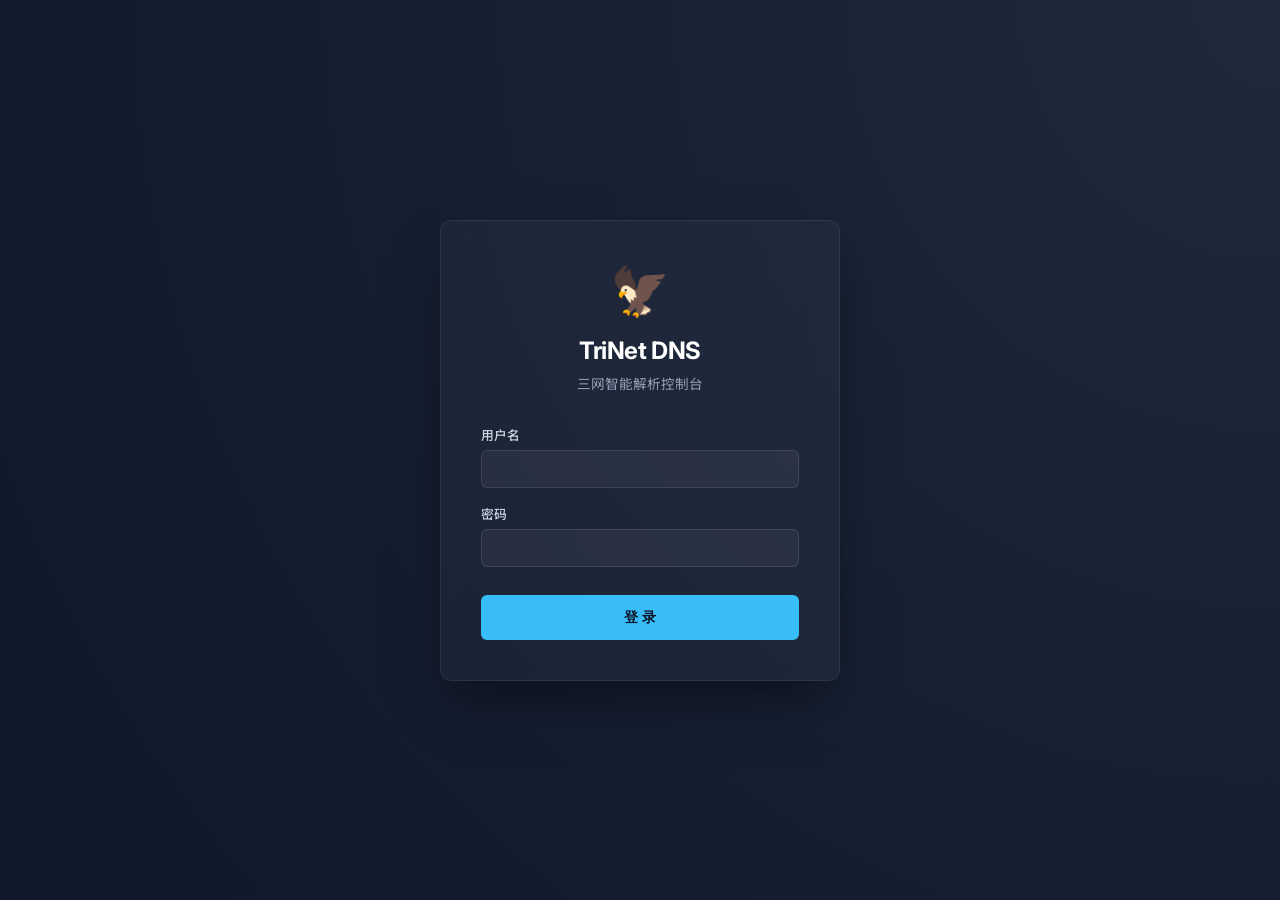
==== commit 3663e4d8: "Fix: Properly load cascader.js in static index via document.write" ====
--- a/pkg/web/static/index.html
+++ b/pkg/web/static/index.html
@@ -1,9 +1,9 @@
-﻿<!DOCTYPE html>
+<!DOCTYPE html>
 <html lang="zh-CN">
 <head>
     <meta charset="UTF-8">
     <meta name="viewport" content="width=device-width, initial-scale=1.0">
-    <title>TriNet DNS - 涓夌綉鏅鸿兘瑙ｆ瀽鎺у埗鍙?/title>
+    <title>TriNet DNS - 三网智能解析控制台</title>
     <link rel="preconnect" href="https://fonts.googleapis.com">
     <link rel="preconnect" href="https://fonts.gstatic.com" crossorigin>
     <link href="https://fonts.googleapis.com/css2?family=Inter:wght@400;500;600;700&family=Noto+Sans+SC:wght@400;500;700&display=swap" rel="stylesheet">
@@ -22,166 +22,168 @@
     <script src="https://challenges.cloudflare.com/turnstile/v0/api.js" defer></script>
 </head>
 <body>
-    <!-- 鐧诲綍閬僵灞?-->
+    <!-- 登录遮罩层 -->
     <div id="login-overlay" class="login-overlay">
         <div class="login-box">
-            <span class="login-logo">馃</span>
+            <span class="login-logo">🦅</span>
             <h2 id="login-box-title">TriNet DNS</h2>
-            <p id="login-box-desc">涓夌綉鏅鸿兘瑙ｆ瀽鎺у埗鍙?/p>
-            <!-- 鐧诲綍琛ㄥ崟 -->
+            <p id="login-box-desc">三网智能解析控制台</p>
+            <!-- 登录表单 -->
             <form id="login-form" onsubmit="handleLoginSubmit(event)">
                 <div class="form-group">
-                    <label for="login-username">鐢ㄦ埛鍚?/label>
+                    <label for="login-username">用户名</label>
                     <input type="text" id="login-username" required class="form-control" autocomplete="username">
                 </div>
                 <div class="form-group">
-                    <label for="login-password">瀵嗙爜</label>
+                    <label for="login-password">密码</label>
                     <input type="password" id="login-password" required class="form-control" autocomplete="current-password">
                 </div>
-                <button type="submit" class="btn btn-primary" style="width: 100%;">鐧?褰?/button>
+                <button type="submit" class="btn btn-primary" style="width: 100%;">登 录</button>
                 <div style="text-align: center; margin-top: 12px; display: none;" id="reg-link-container">
-                    <a href="javascript:void(0)" onclick="toggleLoginReg(true)" style="color: var(--primary); text-decoration: none; font-size: 0.9rem;">杩樻病鏈夎处鍙凤紵绔嬪嵆娉ㄥ唽</a>
+                    <a href="javascript:void(0)" onclick="toggleLoginReg(true)" style="color: var(--primary); text-decoration: none; font-size: 0.9rem;">还没有账号？立即注册</a>
                 </div>
             </form>
-            <!-- 娉ㄥ唽琛ㄥ崟 -->
+            <!-- 注册表单 -->
             <form id="register-form" onsubmit="handleRegisterSubmit(event)" style="display: none;">
                 <div class="form-group">
-                    <label for="register-username">鐢ㄦ埛鍚?/label>
+                    <label for="register-username">用户名</label>
                     <input type="text" id="register-username" required class="form-control" autocomplete="username">
                 </div>
                 <div class="form-group">
-                    <label for="register-password">瀵嗙爜</label>
+                    <label for="register-password">密码</label>
                     <input type="password" id="register-password" required class="form-control" autocomplete="new-password">
                 </div>
                 <div class="form-group">
-                    <label for="register-confirm">纭瀵嗙爜</label>
+                    <label for="register-confirm">确认密码</label>
                     <input type="password" id="register-confirm" required class="form-control" autocomplete="new-password">
                 </div>
                 <div id="cf-turnstile-container" style="margin: 12px 0; display: none; justify-content: center;"></div>
-                <button type="submit" class="btn btn-primary" style="width: 100%;">娉?鍐?/button>
+                <button type="submit" class="btn btn-primary" style="width: 100%;">注 册</button>
                 <div style="text-align: center; margin-top: 12px;">
-                    <a href="javascript:void(0)" onclick="toggleLoginReg(false)" style="color: var(--primary); text-decoration: none; font-size: 0.9rem;">宸叉湁璐﹀彿锛熻繑鍥炵櫥褰?/a>
+                    <a href="javascript:void(0)" onclick="toggleLoginReg(false)" style="color: var(--primary); text-decoration: none; font-size: 0.9rem;">已有账号？返回登录</a>
                 </div>
             </form>
         </div>
     </div>
 
     <div class="app-container" id="app-container" style="display: none;">
-        <!-- 绉诲姩绔晶杈规爮閬僵灞?-->
+        <!-- 移动端侧边栏遮罩层 -->
         <div id="sidebar-overlay" class="sidebar-overlay" onclick="toggleSidebar(false)"></div>
-        <!-- 渚ц竟瀵艰埅鏍?-->
+        <!-- 侧边导航栏 -->
         <aside class="sidebar">
             <div class="brand">
-                <span class="logo-icon">馃</span>
+                <span class="logo-icon">🦅</span>
                 <span class="logo-text">TriNet DNS</span>
             </div>
             <nav class="menu">
                 <a href="#dashboard" class="menu-item active" onclick="switchTab('dashboard')">
                     <svg class="icon" viewBox="0 0 24 24" fill="none" stroke="currentColor" stroke-width="2"><path d="M3 9l9-7 9 7v11a2 2 0 0 1-2 2H5a2 2 0 0 1-2-2z"></path><polyline points="9 22 9 12 15 12 15 22"></polyline></svg>
-                    鎺у埗鍙?                </a>
+                    控制台
+                </a>
                 <a href="#records" class="menu-item" onclick="switchTab('records')">
                     <svg class="icon" viewBox="0 0 24 24" fill="none" stroke="currentColor" stroke-width="2"><rect x="3" y="3" width="18" height="18" rx="2" ry="2"></rect><line x1="9" y1="3" x2="9" y2="21"></line><line x1="15" y1="3" x2="15" y2="21"></line><line x1="3" y1="9" x2="21" y2="9"></line><line x1="3" y1="15" x2="21" y2="15"></line></svg>
-                    瑙ｆ瀽璁板綍
+                    解析记录
                 </a>
                 <a href="#ddns" class="menu-item" onclick="switchTab('ddns')">
                     <svg class="icon" viewBox="0 0 24 24" fill="none" stroke="currentColor" stroke-width="2"><path d="M21 2v6h-6M3 12a9 9 0 0 1 15-6.7L21 8M3 22v-6h6m12-4a9 9 0 0 1-15 6.7L3 16"></path></svg>
-                    鍔ㄦ€?DNS
+                    动态 DNS
                 </a>
                 <a href="#profile" class="menu-item" onclick="switchTab('profile')">
                     <svg class="icon" viewBox="0 0 24 24" fill="none" stroke="currentColor" stroke-width="2"><path d="M20 21v-2a4 4 0 0 0-4-4H8a4 4 0 0 0-4 4v2"></path><circle cx="12" cy="7" r="4"></circle></svg>
-                    涓汉涓績
+                    个人中心
                 </a>
                 <a href="#billing" class="menu-item" onclick="switchTab('billing')">
                     <svg class="icon" viewBox="0 0 24 24" fill="none" stroke="currentColor" stroke-width="2"><rect x="1" y="4" width="22" height="16" rx="2" ry="2"></rect><line x1="1" y1="10" x2="23" y2="10"></line><path d="M16 14h2M12 14h.01"></path></svg>
-                    濂楅璐拱
+                    套餐购买
                 </a>
                 <a href="#orders" class="menu-item" onclick="switchTab('orders')">
                     <svg class="icon" viewBox="0 0 24 24" fill="none" stroke="currentColor" stroke-width="2"><path d="M14 2H6a2 2 0 0 0-2 2v16a2 2 0 0 0 2 2h12a2 2 0 0 0 2-2V8z"></path><polyline points="14 2 14 8 20 8"></polyline><line x1="16" y1="13" x2="8" y2="13"></line><line x1="16" y1="17" x2="8" y2="17"></line><polyline points="10 9 9 9 8 9"></polyline></svg>
-                    璁㈠崟璁板綍
+                    订单记录
                 </a>
                 <a href="#logs" class="menu-item" onclick="switchTab('logs')">
                     <svg class="icon" viewBox="0 0 24 24" fill="none" stroke="currentColor" stroke-width="2"><path d="M14 2H6a2 2 0 0 0-2 2v16a2 2 0 0 0 2 2h12a2 2 0 0 0 2-2V8z"></path><polyline points="14 2 14 8 20 8"></polyline><line x1="16" y1="13" x2="8" y2="13"></line><line x1="16" y1="17" x2="8" y2="17"></line><polyline points="10 9 9 9 8 9"></polyline></svg>
-                    绯荤粺鏃ュ織
+                    系统日志
                 </a>
                 <a href="#users" class="menu-item" id="menu-users" onclick="switchTab('users')" style="display: none;">
                     <svg class="icon" viewBox="0 0 24 24" fill="none" stroke="currentColor" stroke-width="2"><path d="M17 21v-2a4 4 0 0 0-4-4H5a4 4 0 0 0-4 4v2"></path><circle cx="9" cy="7" r="4"></circle><path d="M23 21v-2a4 4 0 0 0-3-3.87"></path><path d="M16 3.13a4 4 0 0 1 0 7.75"></path></svg>
-                    鐢ㄦ埛绠＄悊
+                    用户管理
                 </a>
                 <a href="#settings" class="menu-item" id="menu-settings" onclick="switchTab('settings')" style="display: none;">
                     <svg class="icon" viewBox="0 0 24 24" fill="none" stroke="currentColor" stroke-width="2"><circle cx="12" cy="12" r="3"></circle><path d="M19.4 15a1.65 1.65 0 0 0 .33 1.82l.06.06a2 2 0 1 1-2.83 2.83l-.06-.06a1.65 1.65 0 0 0-1.82-.33 1.65 1.65 0 0 0-1 1.51V21a2 2 0 0 1-4 0v-.09A1.65 1.65 0 0 0 9 19.4a1.65 1.65 0 0 0-1.82.33l-.06.06a2 2 0 1 1-2.83-2.83l.06-.06a1.65 1.65 0 0 0 .33-1.82 1.65 1.65 0 0 0-1.51-1H3a2 2 0 0 1 0-4h.09A1.65 1.65 0 0 0 4.6 9a1.65 1.65 0 0 0-.33-1.82l-.06-.06a2 2 0 1 1 2.83-2.83l.06.06a1.65 1.65 0 0 0 1.82.33H9a1.65 1.65 0 0 0 1-1.51V3a2 2 0 0 1 4 0v.09a1.65 1.65 0 0 0 1 1.51 1.65 1.65 0 0 0 1.82-.33l.06-.06a2 2 0 1 1 2.83 2.83l-.06.06a1.65 1.65 0 0 0-.33 1.82V9a1.65 1.65 0 0 0 1.51 1H21a2 2 0 0 1 0 4h-.09a1.65 1.65 0 0 0-1.51 1z"></path></svg>
-                    绯荤粺璁剧疆
+                    系统设置
                 </a>
             </nav>
             <div class="sidebar-footer">
                 <div class="status-indicator">
                     <span class="dot active"></span>
-                    <span class="status-text">DNS 寮曟搸宸茶繍琛?/span>
+                    <span class="status-text">DNS 引擎已运行</span>
                 </div>
                 <button class="btn btn-text danger" style="padding: 4px 8px; margin-top: 8px; width: 100%; text-align: left; display: flex; align-items: center; gap: 8px;" onclick="logout()">
                     <svg class="icon" viewBox="0 0 24 24" fill="none" stroke="currentColor" stroke-width="2" style="width: 14px; height: 14px; margin: 0;"><path d="M9 21H5a2 2 0 0 1-2-2V5a2 2 0 0 1 2-2h4M16 17l5-5-5-5M21 12H9"/></svg>
-                    閫€鍑虹櫥褰?                </button>
+                    退出登录
+                </button>
             </div>
         </aside>
 
-        <!-- 涓诲唴瀹瑰尯鍩?-->
+        <!-- 主内容区域 -->
         <main class="main-content">
-            <!-- 椤堕儴鏍?-->
+            <!-- 顶部栏 -->
             <header class="top-bar">
                 <div style="display: flex; align-items: center; gap: 12px;">
                     <button class="menu-toggle" id="menu-toggle" onclick="toggleSidebar(true)">
                         <svg class="icon" viewBox="0 0 24 24" fill="none" stroke="currentColor" stroke-width="2" style="width: 20px; height: 20px; margin: 0;"><line x1="3" y1="12" x2="21" y2="12"></line><line x1="3" y1="6" x2="21" y2="6"></line><line x1="3" y1="18" x2="21" y2="18"></line></svg>
                     </button>
-                    <h1 id="page-title">鎺у埗鍙?/h1>
+                    <h1 id="page-title">控制台</h1>
                 </div>
                 <div class="user-profile">
-                    <span class="server-ip" id="visitor-ip-display">鏈満 IP: 鍔犺浇涓?..</span>
+                    <span class="server-ip" id="visitor-ip-display">本机 IP: 加载中...</span>
                 </div>
             </header>
 
-            <!-- 瑙嗙獥瀹瑰櫒 -->
+            <!-- 视窗容器 -->
             <div class="content-viewport">
-                <!-- 鎺у埗鍙伴潰鏉?-->
+                <!-- 控制台面板 -->
                 <section id="tab-dashboard" class="tab-pane active">
-                    <!-- 鐘舵€佸崱鐗囩綉鏍?-->
+                    <!-- 状态卡片网格 -->
                     <div class="card-grid">
                         <div class="card">
                             <div class="card-header">
-                                <span class="card-title">浠婃棩璇锋眰鎬婚噺</span>
-                                <span class="trend positive" id="stat-query-trend" style="display: none;">鈫?0.0%</span>
+                                <span class="card-title">今日请求总量</span>
+                                <span class="trend positive" id="stat-query-trend" style="display: none;">↑ 0.0%</span>
                             </div>
                             <div class="card-value" id="stat-query-count">0</div>
-                            <div class="card-desc">骞冲潎瑙ｆ瀽鍝嶅簲: 0.8 ms</div>
+                            <div class="card-desc">平均解析响应: 0.8 ms</div>
                         </div>
                         <div class="card">
                             <div class="card-header">
-                                <span class="card-title">褰撳墠瑙ｆ瀽鍩熷悕</span>
+                                <span class="card-title">当前解析域名</span>
                             </div>
                             <div class="card-value">0</div>
-                            <div class="card-desc">娲诲姩涓夌綉绾胯矾: 0 鏉?/div>
+                            <div class="card-desc">活动三网线路: 0 条</div>
                         </div>
                         <div class="card">
                             <div class="card-header">
-                                <span class="card-title">绯荤粺杩愯鏃堕棿</span>
-                            </div>
-                            <div class="card-value">宸茶繍琛?/div>
-                            <div class="card-desc">CPU 鍗犵敤: 0.1% | 鍐呭瓨: 8MB</div>
+                                <span class="card-title">系统运行时间</span>
+                            </div>
+                            <div class="card-value">已运行</div>
+                            <div class="card-desc">CPU 占用: 0.1% | 内存: 8MB</div>
                         </div>
                         <div class="card">
                             <div class="card-header">
-                                <span class="card-title">闆嗙兢 NS 瑙ｆ瀽鑺傜偣</span>
-                            </div>
-                            <div class="card-value" style="font-size: 0.95rem; line-height: 1.5; font-family: monospace; font-weight: 500; margin-top: 8px; white-space: pre-line;" id="config-ns-list">鏈厤缃?/div>
-                            <div class="card-desc">鍩熷悕闇€淇敼涓烘 NS 鎵嶈兘瑙ｆ瀽</div>
-                        </div>
-                    </div>
-
-                    <!-- 涓夌綉娴侀噺鐪嬫澘 -->
+                                <span class="card-title">集群 NS 解析节点</span>
+                            </div>
+                            <div class="card-value" style="font-size: 0.95rem; line-height: 1.5; font-family: monospace; font-weight: 500; margin-top: 8px; white-space: pre-line;" id="config-ns-list">未配置</div>
+                            <div class="card-desc">域名需修改为此 NS 才能解析</div>
+                        </div>
+                    </div>
+
+                    <!-- 三网流量看板 -->
                     <div class="section-container">
-                        <h2 class="section-title">涓夌綉瑙ｆ瀽娴侀噺鍒嗗竷</h2>
+                        <h2 class="section-title">三网解析流量分布</h2>
                         <div class="traffic-bars">
                             <div class="traffic-bar-item">
                                 <div class="bar-info">
-                                    <span class="isp-badge ct">涓浗鐢典俊 (China Telecom)</span>
+                                    <span class="isp-badge ct">中国电信 (China Telecom)</span>
                                     <span class="bar-value" id="stat-bar-val-ct">0.0%</span>
                                 </div>
                                 <div class="progress-track">
@@ -190,7 +192,7 @@
                             </div>
                             <div class="traffic-bar-item">
                                 <div class="bar-info">
-                                    <span class="isp-badge cu">涓浗鑱旈€?(China Unicom)</span>
+                                    <span class="isp-badge cu">中国联通 (China Unicom)</span>
                                     <span class="bar-value" id="stat-bar-val-cu">0.0%</span>
                                 </div>
                                 <div class="progress-track">
@@ -199,7 +201,7 @@
                             </div>
                             <div class="traffic-bar-item">
                                 <div class="bar-info">
-                                    <span class="isp-badge cm">涓浗绉诲姩 (China Mobile)</span>
+                                    <span class="isp-badge cm">中国移动 (China Mobile)</span>
                                     <span class="bar-value" id="stat-bar-val-cm">0.0%</span>
                                 </div>
                                 <div class="progress-track">
@@ -208,7 +210,7 @@
                             </div>
                             <div class="traffic-bar-item">
                                 <div class="bar-info">
-                                    <span class="isp-badge def">鍏朵粬绾胯矾 (Default/Others)</span>
+                                    <span class="isp-badge def">其他线路 (Default/Others)</span>
                                     <span class="bar-value" id="stat-bar-val-def">0.0%</span>
                                 </div>
                                 <div class="progress-track">
@@ -218,83 +220,83 @@
                     </div>
                 </section>
 
-                <!-- 瑙ｆ瀽璁板綍闈㈡澘 -->
+                <!-- 解析记录面板 -->
                 <section id="tab-records" class="tab-pane">
                     <div class="table-actions">
-                        <button class="btn btn-primary" onclick="showAddModal()">+ 娣诲姞鍩熷悕瑙ｆ瀽</button>
+                        <button class="btn btn-primary" onclick="showAddModal()">+ 添加域名解析</button>
                         <div class="search-wrapper">
-                            <input type="text" placeholder="鎼滅储鍩熷悕鎴?IP..." class="input-search" id="record-search">
+                            <input type="text" placeholder="搜索域名或 IP..." class="input-search" id="record-search">
                         </div>
                     </div>
                     <div class="table-container">
                         <table class="data-table">
                             <thead>
                                 <tr>
-                                    <th>涓绘満璁板綍</th>
-                                    <th>鍩熷悕</th>
-                                    <th>绫诲瀷</th>
-                                    <th>绾胯矾</th>
-                                    <th>璁板綍鍊?(IP / 鐩爣)</th>
+                                    <th>主机记录</th>
+                                    <th>域名</th>
+                                    <th>类型</th>
+                                    <th>线路</th>
+                                    <th>记录值 (IP / 目标)</th>
                                     <th>TTL</th>
-                                    <th>鎿嶄綔</th>
+                                    <th>操作</th>
                                 </tr>
                             </thead>
                             <tbody id="records-list">
-                                <!-- 鐢?app.js 鍔ㄦ€佹覆鏌?-->
+                                <!-- 由 app.js 动态渲染 -->
                             </tbody>
                         </table>
                     </div>
                 </section>
 
-                <!-- 鍔ㄦ€?DNS 闈㈡澘 -->
+                <!-- 动态 DNS 面板 -->
                 <section id="tab-ddns" class="tab-pane">
                     <div class="section-container">
                         <div class="ddns-header">
-                            <h2>DDNS 瀹㈡埛绔厤缃笌瀵嗛挜</h2>
-                            <button class="btn btn-primary" onclick="generateToken()">+ 鐢熸垚鏂?Token</button>
-                        </div>
-                        <p class="section-desc">鎮ㄥ彲浠ヤ娇鐢ㄦ湰绯荤粺鐨?DDNS API 鎺ュ彛锛岄€氳繃瀹㈡埛绔紙濡?RouterOS銆丱penWrt 鎴?curl 鑴氭湰锛夊疄鏃朵笂鎶ュ姩鎬?IP锛岀郴缁熶細鑷姩鏇存柊瀵瑰簲绾胯矾鐨勮褰曞€笺€?/p>
+                            <h2>DDNS 客户端配置与密钥</h2>
+                            <button class="btn btn-primary" onclick="generateToken()">+ 生成新 Token</button>
+                        </div>
+                        <p class="section-desc">您可以使用本系统的 DDNS API 接口，通过客户端（如 RouterOS、OpenWrt 或 curl 脚本）实时上报动态 IP，系统会自动更新对应线路的记录值。</p>
                         
                         <div class="table-container margin-top">
                             <table class="data-table">
                                 <thead>
                                     <tr>
-                                        <th>涓绘満/鍩熷悕</th>
-                                        <th>瀵瑰簲绾胯矾</th>
+                                        <th>主机/域名</th>
+                                        <th>对应线路</th>
                                         <th>Token</th>
-                                        <th>鏈€鍚庢洿鏂版椂闂?/th>
-                                        <th>鎿嶄綔</th>
+                                        <th>最后更新时间</th>
+                                        <th>操作</th>
                                     </tr>
                                 </thead>
                                 <tbody>
-                                    <!-- 鐢?app.js 鍔ㄦ€佹覆鏌?-->
+                                    <!-- 由 app.js 动态渲染 -->
                                 </tbody>
                             </table>
                         </div>
 
                         <h3 class="margin-top" style="margin-top: 24px; font-size: 1.15rem; display: flex; align-items: center; justify-content: space-between;">
-                            <span>馃摎 瀹㈡埛绔笌鍏ㄥ钩鍙拌嚜鍔ㄦ洿鏂伴儴缃叉暀绋?/span>
-                            <span style="font-size: 0.85rem; font-weight: normal; color: var(--text-muted);">鐐瑰嚮涓嬫柟鏍忕洰灞曞紑鎶樺彔鏁欑▼ 馃憞</span>
+                            <span>📚 客户端与全平台自动更新部署教程</span>
+                            <span style="font-size: 0.85rem; font-weight: normal; color: var(--text-muted);">点击下方栏目展开折叠教程 👇</span>
                         </h3>
 
-                        <!-- 鎵嬮鐞存暀绋嬬粍浠跺鍣?-->
+                        <!-- 手风琴教程组件容器 -->
                         <div class="ddns-accordion-container" style="display: flex; flex-direction: column; gap: 12px; margin-top: 12px;">
 
-                            <!-- 1. 鍩虹 API 璋冪敤 -->
+                            <!-- 1. 基础 API 调用 -->
                             <details style="border: 1px solid var(--border-color); border-radius: 8px; background: rgba(255,255,255,0.02); overflow: hidden;">
                                 <summary style="padding: 14px 18px; font-weight: 600; cursor: pointer; user-select: none; background: rgba(0,0,0,0.02); display: flex; align-items: center; justify-content: space-between;">
-                                    <span>馃寪 鍩虹 HTTP / Curl 鏋佺畝涓婃姤 API</span>
-                                    <span style="font-size: 0.8rem; color: var(--text-muted);">鍗曟潯 API 鍛戒护 鈻?/span>
+                                    <span>🌐 基础 HTTP / Curl 极简上报 API</span>
+                                    <span style="font-size: 0.8rem; color: var(--text-muted);">单条 API 命令 ▾</span>
                                 </summary>
                                 <div style="padding: 16px; border-top: 1px solid var(--border-color);">
-                                    <p style="color: var(--text-muted); font-size: 0.9rem; margin-top: 0;">鏀寔浣跨敤浠绘剰璇█鎴栧伐鍏峰彂璧?HTTP POST 璇锋眰杩涜鍗曚釜瑙ｆ瀽绾胯矾鐨?IP 寮哄埗鍒锋柊銆?/p>
+                                    <p style="color: var(--text-muted); font-size: 0.9rem; margin-top: 0;">支持使用任意语言或工具发起 HTTP POST 请求进行单个解析线路的 IP 强制刷新。</p>
                                     <div style="display: flex; justify-content: space-between; align-items: center; margin-bottom: 6px;">
-                                        <span style="font-size: 0.85rem; font-weight: 600;">Standard Shell Curl 鎸囦护锛?/span>
-                                        <button class="btn btn-outline" style="padding: 2px 8px; font-size: 0.75rem;" onclick="copyCodeContent('code-api-base')">馃搵 澶嶅埗浠ｇ爜</button>
+                                        <span style="font-size: 0.85rem; font-weight: 600;">Standard Shell Curl 指令：</span>
+                                        <button class="btn btn-outline" style="padding: 2px 8px; font-size: 0.75rem;" onclick="copyCodeContent('code-api-base')">📋 复制代码</button>
                                     </div>
                                     <div class="code-block" style="margin: 0;">
-                                        <code id="code-api-base">curl -X POST "http://[鏈珯鍩熷悕鎴朓P]/api/ddns/update" \
-  -H "Authorization: Bearer [瀵瑰簲绾胯矾鐨凾oken]" \
+                                        <code id="code-api-base">curl -X POST "http://[本站域名或IP]/api/ddns/update" \
+  -H "Authorization: Bearer [对应线路的Token]" \
   -d "ip=1.1.1.1"</code>
                                     </div>
                                 </div>
@@ -303,32 +305,33 @@
                             <!-- 2. Linux VPS (Ubuntu / Debian / CentOS) -->
                             <details style="border: 1px solid var(--border-color); border-radius: 8px; background: rgba(255,255,255,0.02); overflow: hidden;" open>
                                 <summary style="padding: 14px 18px; font-weight: 600; cursor: pointer; user-select: none; background: rgba(0,0,0,0.02); display: flex; align-items: center; justify-content: space-between;">
-                                    <span>馃惂 Linux VPS 鏈嶅姟鍣?(Ubuntu / Debian / CentOS) - Cloudflare 涓夌綉浼橀€夎嚜鍔ㄥ悓姝ユ暣濂?Shell 鑴氭湰</span>
-                                    <span style="font-size: 0.8rem; color: #10b981; font-weight: 600;">鎺ㄨ崘 VPS 浣跨敤 鈻?/span>
+                                    <span>🐧 Linux VPS 服务器 (Ubuntu / Debian / CentOS) - Cloudflare 三网优选自动同步整套 Shell 脚本</span>
+                                    <span style="font-size: 0.8rem; color: #10b981; font-weight: 600;">推荐 VPS 使用 ▾</span>
                                 </summary>
                                 <div style="padding: 16px; border-top: 1px solid var(--border-color);">
                                     <p style="color: var(--text-muted); font-size: 0.9rem; margin-top: 0; line-height: 1.5;">
-                                        鏈剼鏈細鑷姩渚濊禆妫€鏌ヤ笌瀹夎锛堝吋瀹?<code>apt-get</code> 涓?<code>yum</code>锛夛紝鑷姩涓嬭浇 <strong>CloudflareSpeedTest</strong> 宸ュ叿杩涜娴嬮€燂紝鎻愬彇娴嬪嚭鐨?strong>鐢典俊 (CT)銆佽仈閫?(CU)銆佺Щ鍔?(CM)</strong> 鍓?鍚嶆渶浣?IP 骞惰嚜鍔ㄦ壒閲忔彁浜ゆ帹閫佸埌 TriNet DNS銆?                                    </p>
+                                        本脚本会自动依赖检查与安装（兼容 <code>apt-get</code> 与 <code>yum</code>），自动下载 <strong>CloudflareSpeedTest</strong> 工具进行测速，提取测出的<strong>电信 (CT)、联通 (CU)、移动 (CM)</strong> 前1名最佳 IP 并自动批量提交推送到 TriNet DNS。
+                                    </p>
                                     <div style="display: flex; justify-content: space-between; align-items: center; margin-bottom: 6px;">
-                                        <span style="font-size: 0.85rem; font-weight: 600; color: #10b981;">寮€绠卞嵆鐢ㄤ笁缃戣嚜鍔ㄦ祴閫熸洿鏂?Shell 鑴氭湰 (cf_speedtest_trinet.sh)锛?/span>
-                                        <button class="btn btn-primary" style="padding: 2px 10px; font-size: 0.75rem;" onclick="copyCodeContent('code-script-linux')">馃搵 涓€閿鍒跺畬鏁?Shell 鑴氭湰</button>
+                                        <span style="font-size: 0.85rem; font-weight: 600; color: #10b981;">开箱即用三网自动测速更新 Shell 脚本 (cf_speedtest_trinet.sh)：</span>
+                                        <button class="btn btn-primary" style="padding: 2px 10px; font-size: 0.75rem;" onclick="copyCodeContent('code-script-linux')">📋 一键复制完整 Shell 脚本</button>
                                     </div>
                                     <div class="code-block" style="margin: 0; max-height: 320px; overflow-y: auto;">
                                         <code id="code-script-linux">#!/bin/bash
 # =========================================================
-# TriNet DNS - Cloudflare 涓夌綉浼橀€?IP 鑷姩娴嬮€熶笌鍚屾涓婃姤鑴氭湰
-# 閫傞厤绯荤粺: Ubuntu / Debian / CentOS / Alpine / RHEL
+# TriNet DNS - Cloudflare 三网优选 IP 自动测速与同步上报脚本
+# 适配系统: Ubuntu / Debian / CentOS / Alpine / RHEL
 # =========================================================
 
-# --- 銆愯鍦ㄦ閰嶇疆鎮ㄥ湪 TriNet DNS 鍚庡彴鐢熸垚鐨?4 涓?Token 涓庢湇鍔″湴鍧€銆?---
-TRINET_SERVER="http://[鎮ㄧ殑TriNet鏈嶅姟鍣ㄥ煙鍚嶆垨IP]"
-TOKEN_DEF="[濉啓榛樿绾胯矾Token]"   # 榛樿/涓夌綉閫氱敤 (DEF)
-TOKEN_CT="[濉啓鐢典俊绾胯矾Token]"   # 涓浗鐢典俊 (CT)
-TOKEN_CU="[濉啓鑱旈€氱嚎璺疶oken]"   # 涓浗鑱旈€?(CU)
-TOKEN_CM="[濉啓绉诲姩绾胯矾Token]"   # 涓浗绉诲姩 (CM)
+# --- 【请在此配置您在 TriNet DNS 后台生成的 4 个 Token 与服务地址】 ---
+TRINET_SERVER="http://[您的TriNet服务器域名或IP]"
+TOKEN_DEF="[填写默认线路Token]"   # 默认/三网通用 (DEF)
+TOKEN_CT="[填写电信线路Token]"   # 中国电信 (CT)
+TOKEN_CU="[填写联通线路Token]"   # 中国联通 (CU)
+TOKEN_CM="[填写移动线路Token]"   # 中国移动 (CM)
 # -------------------------------------------------------------
 
-# 1. 鑷姩渚濊禆鏍￠獙
+# 1. 自动依赖校验
 if command -v apt-get &> /dev/null; then
     command -v curl &> /dev/null || apt-get update && apt-get install -y curl tar wget
 elif command -v yum &> /dev/null; then
@@ -338,24 +341,24 @@
 WORKDIR="/tmp/cf_speedtest_trinet"
 mkdir -p "$WORKDIR" && cd "$WORKDIR"
 
-# 2. 涓嬭浇骞惰В鍘?CloudflareSpeedTest 鏈€鏂板伐鍏?(鑻ユ湰鍦版湭涓嬭浇)
+# 2. 下载并解压 CloudflareSpeedTest 最新工具 (若本地未下载)
 if [ ! -f "./CloudflareST" ]; then
-    echo "[INFO] 姝ｅ湪鑾峰彇 CloudflareSpeedTest 娴嬮€熷紩鎿?.."
+    echo "[INFO] 正在获取 CloudflareSpeedTest 测速引擎..."
     wget -N --no-check-certificate https://github.com/XIU2/CloudflareSpeedTest/releases/latest/download/CloudflareST_linux_amd64.tar.gz -O CloudflareST.tar.gz
     tar -zxf CloudflareST.tar.gz
     chmod +x CloudflareST
 fi
 
-# 3. 杩愯娴嬮€?(杈撳嚭缁撴灉鑷?result.csv)
-echo "[INFO] 姝ｅ湪寮€濮嬩笁缃戣妭鐐圭綉缁滃欢杩熶笌涓嬭浇閫熷害娴嬭瘯..."
+# 3. 运行测速 (输出结果至 result.csv)
+echo "[INFO] 正在开始三网节点网络延迟与下载速度测试..."
 ./CloudflareST -o result.csv -n 200 -dn 3
 
 if [ ! -f "result.csv" ]; then
-    echo "[ERROR] 娴嬮€熷け璐ワ紝鏈敓鎴?result.csv 鏂囦欢"
+    echo "[ERROR] 测速失败，未生成 result.csv 文件"
     exit 1
 fi
 
-# 4. 鎻愬彇浼橀€夊墠 3 涓搷搴旀渶浣崇殑 IP
+# 4. 提取优选前 3 个响应最佳的 IP
 BEST_IP_1=$(sed -n '2p' result.csv | awk -F, '{print $1}')
 BEST_IP_2=$(sed -n '3p' result.csv | awk -F, '{print $1}')
 BEST_IP_3=$(sed -n '4p' result.csv | awk -F, '{print $1}')
@@ -364,49 +367,52 @@
 [ -z "$BEST_IP_2" ] && BEST_IP_2="$BEST_IP_1"
 [ -z "$BEST_IP_3" ] && BEST_IP_3="$BEST_IP_1"
 
-echo "[INFO] 娴嬮€熷畬鎴愶紒閫夊嚭涓夌綉鏈€浣?IP: 榛樿/鐢典俊->$BEST_IP_1, 鑱旈€?>$BEST_IP_2, 绉诲姩->$BEST_IP_3"
-
-# 5. 璋冪敤 TriNet DNS 鎺ュ彛杩涜鍚屾鏇存柊
-[ -n "$TOKEN_DEF" ] && curl -s -X POST "$TRINET_SERVER/api/ddns/update" -H "Authorization: Bearer $TOKEN_DEF" -d "ip=$BEST_IP_1" && echo " [榛樿] 宸叉洿鏂?
-[ -n "$TOKEN_CT" ] && curl -s -X POST "$TRINET_SERVER/api/ddns/update" -H "Authorization: Bearer $TOKEN_CT" -d "ip=$BEST_IP_1" && echo " [鐢典俊] 宸叉洿鏂?
-[ -n "$TOKEN_CU" ] && curl -s -X POST "$TRINET_SERVER/api/ddns/update" -H "Authorization: Bearer $TOKEN_CU" -d "ip=$BEST_IP_2" && echo " [鑱旈€歖 宸叉洿鏂?
-[ -n "$TOKEN_CM" ] && curl -s -X POST "$TRINET_SERVER/api/ddns/update" -H "Authorization: Bearer $TOKEN_CM" -d "ip=$BEST_IP_3" && echo " [绉诲姩] 宸叉洿鏂?
-
-echo "[SUCCESS] 鍏ㄧ嚎璺櫤鑳借В鏋愬悓姝ュ畬姣曪紒"</code>
+echo "[INFO] 测速完成！选出三网最佳 IP: 默认/电信->$BEST_IP_1, 联通->$BEST_IP_2, 移动->$BEST_IP_3"
+
+# 5. 调用 TriNet DNS 接口进行同步更新
+[ -n "$TOKEN_DEF" ] && curl -s -X POST "$TRINET_SERVER/api/ddns/update" -H "Authorization: Bearer $TOKEN_DEF" -d "ip=$BEST_IP_1" && echo " [默认] 已更新"
+[ -n "$TOKEN_CT" ] && curl -s -X POST "$TRINET_SERVER/api/ddns/update" -H "Authorization: Bearer $TOKEN_CT" -d "ip=$BEST_IP_1" && echo " [电信] 已更新"
+[ -n "$TOKEN_CU" ] && curl -s -X POST "$TRINET_SERVER/api/ddns/update" -H "Authorization: Bearer $TOKEN_CU" -d "ip=$BEST_IP_2" && echo " [联通] 已更新"
+[ -n "$TOKEN_CM" ] && curl -s -X POST "$TRINET_SERVER/api/ddns/update" -H "Authorization: Bearer $TOKEN_CM" -d "ip=$BEST_IP_3" && echo " [移动] 已更新"
+
+echo "[SUCCESS] 全线路智能解析同步完毕！"</code>
                                     </div>
                                     <div style="margin-top: 10px; font-size: 0.85rem; color: var(--text-muted);">
-                                        馃挕 <strong>瀹氭椂浠诲姟璁剧疆鎻愮ず (Linux Crontab)</strong>锛氬湪缁堢杩愯 <code>crontab -e</code> 杩藉姞涓€琛岋細<br>
-                                        <code>*/30 * * * * bash /path/to/cf_speedtest_trinet.sh &> /dev/null</code>锛堝嵆姣?30 鍒嗛挓鑷姩娴嬭瘯骞跺埛鏂颁笁缃戣В鏋愶級銆?                                    </div>
+                                        💡 <strong>定时任务设置提示 (Linux Crontab)</strong>：在终端运行 <code>crontab -e</code> 追加一行：<br>
+                                        <code>*/30 * * * * bash /path/to/cf_speedtest_trinet.sh &> /dev/null</code>（即每 30 分钟自动测试并刷新三网解析）。
+                                    </div>
 
                                     <hr style="margin: 16px 0; border: none; border-top: 1px dashed var(--border-color);">
 
                                     <div style="display: flex; justify-content: space-between; align-items: center; margin-bottom: 6px;">
-                                        <span style="font-size: 0.85rem; font-weight: 600; color: #3b82f6;">馃寪 鏂规浜岋細鏃犻渶鏈湴娴嬮€燂紝鐩存帴浠庡紑婧?API 鑷姩鑾峰彇鏈€鏂颁笁缃戜紭閫?IP 鑴氭湰 (fetch_online_cf_ip.sh)锛?/span>
-                                        <button class="btn btn-outline" style="padding: 2px 10px; font-size: 0.75rem;" onclick="copyCodeContent('code-script-api-fetch')">馃搵 涓€閿鍒跺湪绾挎姄鍙栬剼鏈?/button>
+                                        <span style="font-size: 0.85rem; font-weight: 600; color: #3b82f6;">🌐 方案二：无需本地测速，直接从开源 API 自动获取最新三网优选 IP 脚本 (fetch_online_cf_ip.sh)：</span>
+                                        <button class="btn btn-outline" style="padding: 2px 10px; font-size: 0.75rem;" onclick="copyCodeContent('code-script-api-fetch')">📋 一键复制在线抓取脚本</button>
                                     </div>
                                     <div class="code-block" style="margin: 0; max-height: 260px; overflow-y: auto;">
                                         <code id="code-script-api-fetch">#!/bin/bash
 # =========================================================
-# TriNet DNS - 鑷姩鎶撳彇寮€婧?API 涓夌綉浼橀€?IP 骞舵帹閫佷笂鎶ヨ剼鏈?# 鏃犻渶鏈湴娴嬮€熺幆澧冿紝鑷姩鎻愬彇缃戠粶鏈€鏂版祴璇曠殑涓夌綉鏋侀€熻妭鐐?IP
+# TriNet DNS - 自动抓取开源 API 三网优选 IP 并推送上报脚本
+# 无需本地测速环境，自动提取网络最新测试的三网极速节点 IP
 # =========================================================
 
-TRINET_SERVER="http://[鎮ㄧ殑TriNet鏈嶅姟鍣ㄥ煙鍚嶆垨IP]"
-TOKEN_DEF="[濉啓榛樿绾胯矾Token]"   # 榛樿/涓夌綉閫氱敤 (DEF)
-TOKEN_CT="[濉啓鐢典俊绾胯矾Token]"   # 涓浗鐢典俊 (CT)
-TOKEN_CU="[濉啓鑱旈€氱嚎璺疶oken]"   # 涓浗鑱旈€?(CU)
-TOKEN_CM="[濉啓绉诲姩绾胯矾Token]"   # 涓浗绉诲姩 (CM)
-
-echo "[INFO] 姝ｅ湪璋冪敤涓撲笟 API 鎶撳彇鍏ㄧ綉鏈€鏂?榛樿+涓夌綉 浼橀€?IP..."
+TRINET_SERVER="http://[您的TriNet服务器域名或IP]"
+TOKEN_DEF="[填写默认线路Token]"   # 默认/三网通用 (DEF)
+TOKEN_CT="[填写电信线路Token]"   # 中国电信 (CT)
+TOKEN_CU="[填写联通线路Token]"   # 中国联通 (CU)
+TOKEN_CM="[填写移动线路Token]"   # 中国移动 (CM)
+
+echo "[INFO] 正在调用专业 API 抓取全网最新 默认+三网 优选 IP..."
 API_DATA=$(curl -s "https://jkapi.com/api/cf_best?server=1&type=v4")
 
-# 浠?jkapi 鎺ュ彛绮惧噯鎻愬彇榛樿/涓夌綉閫氱敤(CN)銆佺數淇?CT)銆佽仈閫?CU)銆佺Щ鍔?CM) 鏈€浣?IP
+# 从 jkapi 接口精准提取默认/三网通用(CN)、电信(CT)、联通(CU)、移动(CM) 最佳 IP
 DEF_IP=$(echo "$API_DATA" | grep -oE '"CN":\[[^]]*' | grep -oE '[0-9]+\.[0-9]+\.[0-9]+\.[0-9]+' | head -n 1)
 CT_IP=$(echo "$API_DATA" | grep -oE '"CT":\[[^]]*' | grep -oE '[0-9]+\.[0-9]+\.[0-9]+\.[0-9]+' | head -n 1)
 CU_IP=$(echo "$API_DATA" | grep -oE '"CU":\[[^]]*' | grep -oE '[0-9]+\.[0-9]+\.[0-9]+\.[0-9]+' | head -n 1)
 CM_IP=$(echo "$API_DATA" | grep -oE '"CM":\[[^]]*' | grep -oE '[0-9]+\.[0-9]+\.[0-9]+\.[0-9]+' | head -n 1)
 
-# 濡傛灉涓?API 瓒呮椂锛岃嚜鍔ㄥ洖閫€澶囩敤婧?if [ -z "$CT_IP" ] || [ -z "$CU_IP" ] || [ -z "$CM_IP" ]; then
-    echo "[WARN] 涓绘簮鏈搷搴旓紝鍒囨崲澶囩敤婧愭姄鍙?.."
+# 如果主 API 超时，自动回退备用源
+if [ -z "$CT_IP" ] || [ -z "$CU_IP" ] || [ -z "$CM_IP" ]; then
+    echo "[WARN] 主源未响应，切换备用源抓取..."
     IPS=$(curl -s https://ip.164746.xyz/ | grep -oE '[0-9]+\.[0-9]+\.[0-9]+\.[0-9]+' | sort -u)
     [ -z "$DEF_IP" ] && DEF_IP=$(echo "$IPS" | sed -n '1p')
     [ -z "$CT_IP" ] && CT_IP=$(echo "$IPS" | sed -n '1p')
@@ -419,42 +425,43 @@
 [ -z "$CU_IP" ] && CU_IP="104.17.2.2"
 [ -z "$CM_IP" ] && CM_IP="104.18.3.3"
 
-echo "[SUCCESS] 鎶撳彇瀹屾垚锛?
-echo "  - 馃寪 榛樿/涓夌綉閫氱敤 鏈€浣?IP: $DEF_IP"
-echo "  - 鈿?涓浗鐢典俊 (CT) 鏈€浣?IP: $CT_IP"
-echo "  - 鈿?涓浗鑱旈€?(CU) 鏈€浣?IP: $CU_IP"
-echo "  - 鈿?涓浗绉诲姩 (CM) 鏈€浣?IP: $CM_IP"
-
-[ -n "$TOKEN_DEF" ] && curl -s -X POST "$TRINET_SERVER/api/ddns/update" -H "Authorization: Bearer $TOKEN_DEF" -d "ip=$DEF_IP" && echo "  鉁?榛樿绾胯矾瑙ｆ瀽璁板綍宸叉洿鏂?
-[ -n "$TOKEN_CT" ] && curl -s -X POST "$TRINET_SERVER/api/ddns/update" -H "Authorization: Bearer $TOKEN_CT" -d "ip=$CT_IP" && echo "  鉁?鐢典俊瑙ｆ瀽璁板綍宸叉洿鏂?
-[ -n "$TOKEN_CU" ] && curl -s -X POST "$TRINET_SERVER/api/ddns/update" -H "Authorization: Bearer $TOKEN_CU" -d "ip=$CU_IP" && echo "  鉁?鑱旈€氳В鏋愯褰曞凡鏇存柊"
-[ -n "$TOKEN_CM" ] && curl -s -X POST "$TRINET_SERVER/api/ddns/update" -H "Authorization: Bearer $TOKEN_CM" -d "ip=$CM_IP" && echo "  鉁?绉诲姩瑙ｆ瀽璁板綍宸叉洿鏂?
-
-echo "[ALL DONE] 鍏ㄧ嚎璺В鏋愯褰曞凡鎴愬姛鎺ㄩ€佸埌闈㈡澘锛?</code>
+echo "[SUCCESS] 抓取完成！"
+echo "  - 🌐 默认/三网通用 最佳 IP: $DEF_IP"
+echo "  - ⚡ 中国电信 (CT) 最佳 IP: $CT_IP"
+echo "  - ⚡ 中国联通 (CU) 最佳 IP: $CU_IP"
+echo "  - ⚡ 中国移动 (CM) 最佳 IP: $CM_IP"
+
+[ -n "$TOKEN_DEF" ] && curl -s -X POST "$TRINET_SERVER/api/ddns/update" -H "Authorization: Bearer $TOKEN_DEF" -d "ip=$DEF_IP" && echo "  ✅ 默认线路解析记录已更新"
+[ -n "$TOKEN_CT" ] && curl -s -X POST "$TRINET_SERVER/api/ddns/update" -H "Authorization: Bearer $TOKEN_CT" -d "ip=$CT_IP" && echo "  ✅ 电信解析记录已更新"
+[ -n "$TOKEN_CU" ] && curl -s -X POST "$TRINET_SERVER/api/ddns/update" -H "Authorization: Bearer $TOKEN_CU" -d "ip=$CU_IP" && echo "  ✅ 联通解析记录已更新"
+[ -n "$TOKEN_CM" ] && curl -s -X POST "$TRINET_SERVER/api/ddns/update" -H "Authorization: Bearer $TOKEN_CM" -d "ip=$CM_IP" && echo "  ✅ 移动解析记录已更新"
+
+echo "[ALL DONE] 全线路解析记录已成功推送到面板！"</code>
                                     </div>
                                 </div>
                             </details>
 
-                            <!-- 3. OpenWrt 璺敱鍣?-->
+                            <!-- 3. OpenWrt 路由器 -->
                             <details style="border: 1px solid var(--border-color); border-radius: 8px; background: rgba(255,255,255,0.02); overflow: hidden;">
                                 <summary style="padding: 14px 18px; font-weight: 600; cursor: pointer; user-select: none; background: rgba(0,0,0,0.02); display: flex; align-items: center; justify-content: space-between;">
-                                    <span>馃摱 OpenWrt 杞矾鐢?- 鍔ㄦ€佸叕缃?IP 鑷姩涓婃姤鑴氭湰涓庤鍒掍换鍔?/span>
-                                    <span style="font-size: 0.8rem; color: var(--text-muted);">璺敱鍣ㄤ笓灞?鈻?/span>
+                                    <span>📶 OpenWrt 软路由 - 动态公网 IP 自动上报脚本与计划任务</span>
+                                    <span style="font-size: 0.8rem; color: var(--text-muted);">路由器专属 ▾</span>
                                 </summary>
                                 <div style="padding: 16px; border-top: 1px solid var(--border-color);">
                                     <p style="color: var(--text-muted); font-size: 0.9rem; margin-top: 0; line-height: 1.5;">
-                                        閫傜敤浜?OpenWrt 璺敱鍣ㄧ幆澧冿紝鑷姩妫€娴?WAN 鍙ｅ叕缃?IP 鍙樺姩骞跺悜 TriNet DNS 杩涜鍚屾锛堥€傞厤 <code>curl</code> / <code>wget-ssl</code>锛夈€?                                    </p>
+                                        适用于 OpenWrt 路由器环境，自动检测 WAN 口公网 IP 变动并向 TriNet DNS 进行同步（适配 <code>curl</code> / <code>wget-ssl</code>）。
+                                    </p>
                                     <div style="display: flex; justify-content: space-between; align-items: center; margin-bottom: 6px;">
-                                        <span style="font-size: 0.85rem; font-weight: 600;">OpenWrt 涓婃姤鑴氭湰 (trinet_openwrt_ddns.sh)锛?/span>
-                                        <button class="btn btn-outline" style="padding: 2px 8px; font-size: 0.75rem;" onclick="copyCodeContent('code-script-openwrt')">馃搵 澶嶅埗 OpenWrt 鑴氭湰</button>
+                                        <span style="font-size: 0.85rem; font-weight: 600;">OpenWrt 上报脚本 (trinet_openwrt_ddns.sh)：</span>
+                                        <button class="btn btn-outline" style="padding: 2px 8px; font-size: 0.75rem;" onclick="copyCodeContent('code-script-openwrt')">📋 复制 OpenWrt 脚本</button>
                                     </div>
                                     <div class="code-block" style="margin: 0;">
                                         <code id="code-script-openwrt">#!/bin/sh
-# OpenWrt DDNS 涓婃姤鑴氭湰
-TRINET_SERVER="http://[鎮ㄧ殑TriNet鏈嶅姟鍣ㄥ煙鍚嶆垨IP]"
-TOKEN="[濉啓鎮ㄧ殑DDNS_Token]"
-
-# 鎻愬彇 WAN 鍙ｅ叕缃?IP
+# OpenWrt DDNS 上报脚本
+TRINET_SERVER="http://[您的TriNet服务器域名或IP]"
+TOKEN="[填写您的DDNS_Token]"
+
+# 提取 WAN 口公网 IP
 WAN_IP=$(curl -s http://api.ipify.org || wget -qO- http://api.ipify.org)
 
 if [ -n "$WAN_IP" ]; then
@@ -464,30 +471,32 @@
 fi</code>
                                     </div>
                                     <div style="margin-top: 10px; font-size: 0.85rem; color: var(--text-muted);">
-                                        馃挕 <strong>OpenWrt 瀹氭椂浠诲姟閮ㄧ讲</strong>锛氱櫥褰?OpenWrt Web 鍚庡彴 -> 銆愮郴缁熴€?-> 銆愯鍒掍换鍔°€戯紝鍔犲叆锛?br>
-                                        <code>*/5 * * * * sh /etc/trinet_openwrt_ddns.sh &> /dev/null</code>锛堟瘡 5 鍒嗛挓鑷姩涓婃姤鏈€鏂板叕缃?IP锛夈€?                                    </div>
+                                        💡 <strong>OpenWrt 定时任务部署</strong>：登录 OpenWrt Web 后台 -> 【系统】 -> 【计划任务】，加入：<br>
+                                        <code>*/5 * * * * sh /etc/trinet_openwrt_ddns.sh &> /dev/null</code>（每 5 分钟自动上报最新公网 IP）。
+                                    </div>
                                 </div>
                             </details>
 
                             <!-- 4. MikroTik RouterOS (ROS) -->
                             <details style="border: 1px solid var(--border-color); border-radius: 8px; background: rgba(255,255,255,0.02); overflow: hidden;">
                                 <summary style="padding: 14px 18px; font-weight: 600; cursor: pointer; user-select: none; background: rgba(0,0,0,0.02); display: flex; align-items: center; justify-content: space-between;">
-                                    <span>鈿?MikroTik RouterOS (ROS) 璺敱鍣?- 鍘熺敓 Fetch 涓婃姤鑴氭湰</span>
-                                    <span style="font-size: 0.8rem; color: var(--text-muted);">ROS 涓撳睘 鈻?/span>
+                                    <span>⚡ MikroTik RouterOS (ROS) 路由器 - 原生 Fetch 上报脚本</span>
+                                    <span style="font-size: 0.8rem; color: var(--text-muted);">ROS 专属 ▾</span>
                                 </summary>
                                 <div style="padding: 16px; border-top: 1px solid var(--border-color);">
                                     <p style="color: var(--text-muted); font-size: 0.9rem; margin-top: 0; line-height: 1.5;">
-                                        浣跨敤 RouterOS 鍘熺敓鑴氭湰璇█鍜?<code>/tool fetch</code> 鍛戒护鍚?TriNet DNS 杩涜鏇存柊銆?                                    </p>
+                                        使用 RouterOS 原生脚本语言和 <code>/tool fetch</code> 命令向 TriNet DNS 进行更新。
+                                    </p>
                                     <div style="display: flex; justify-content: space-between; align-items: center; margin-bottom: 6px;">
-                                        <span style="font-size: 0.85rem; font-weight: 600;">RouterOS (ROS) 鑴氭湰鍛戒护锛?/span>
-                                        <button class="btn btn-outline" style="padding: 2px 8px; font-size: 0.75rem;" onclick="copyCodeContent('code-script-ros')">馃搵 澶嶅埗 ROS 鑴氭湰</button>
+                                        <span style="font-size: 0.85rem; font-weight: 600;">RouterOS (ROS) 脚本命令：</span>
+                                        <button class="btn btn-outline" style="padding: 2px 8px; font-size: 0.75rem;" onclick="copyCodeContent('code-script-ros')">📋 复制 ROS 脚本</button>
                                     </div>
                                     <div class="code-block" style="margin: 0;">
                                         <code id="code-script-ros"># ROS RouterOS Script
-:local trinetServer "http://[鎮ㄧ殑TriNet鏈嶅姟鍣ㄥ煙鍚嶆垨IP]/api/ddns/update"
-:local token "[濉啓鎮ㄧ殑DDNS_Token]"
-
-# 鑾峰彇 WAN 鍙?IP
+:local trinetServer "http://[您的TriNet服务器域名或IP]/api/ddns/update"
+:local token "[填写您的DDNS_Token]"
+
+# 获取 WAN 口 IP
 :local wanInterface "pppoe-out1"
 :local currentIP [/ip address get [/ip address find interface=$wanInterface] address]
 :set currentIP [:pick $currentIP 0 [:find $currentIP "/"]]
@@ -498,7 +507,7 @@
 }</code>
                                     </div>
                                     <div style="margin-top: 10px; font-size: 0.85rem; color: var(--text-muted);">
-                                        馃挕 <strong>ROS 瀹氭椂鍣ㄩ儴缃?/strong>锛氬湪 WinBox Terminal 杈撳叆鍛戒护閰嶇疆 5 鍒嗛挓瀹氭椂鍣細<br>
+                                        💡 <strong>ROS 定时器部署</strong>：在 WinBox Terminal 输入命令配置 5 分钟定时器：<br>
                                         <code>/system scheduler add name=trinet-ddns interval=5m on-event="/system script run trinet-script"</code>
                                     </div>
                                 </div>
@@ -508,58 +517,59 @@
                     </div>
                 </section>
 
-                <!-- 涓汉涓績闈㈡澘 -->
+                <!-- 个人中心面板 -->
                 <section id="tab-profile" class="tab-pane">
                     <div class="section-container" style="max-width: 900px; margin: 0 auto;">
                         <div class="card" style="padding: 24px; margin-bottom: 24px;">
                             <div style="display: flex; flex-direction: column; gap: 16px;">
                                 <div style="display: flex; gap: 12px; align-items: center;">
-                                    <span style="font-size: 0.95rem; color: var(--text-muted); min-width: 90px;">鐢ㄦ埛缁?/span>
-                                    <span id="profile-role-badge" class="badge" style="font-weight: 500;">鏅€氱敤鎴?/span>
+                                    <span style="font-size: 0.95rem; color: var(--text-muted); min-width: 90px;">用户组</span>
+                                    <span id="profile-role-badge" class="badge" style="font-weight: 500;">普通用户</span>
                                 </div>
                                 <div style="display: flex; gap: 12px; align-items: center;">
-                                    <span style="font-size: 0.95rem; color: var(--text-muted); min-width: 90px;">濂楅</span>
-                                    <strong id="profile-plan-title" style="font-size: 1.05rem;">鍏嶈垂鐗?/strong>
+                                    <span style="font-size: 0.95rem; color: var(--text-muted); min-width: 90px;">套餐</span>
+                                    <strong id="profile-plan-title" style="font-size: 1.05rem;">免费版</strong>
                                 </div>
                                 <div style="display: flex; gap: 12px; align-items: center;">
-                                    <span style="font-size: 0.95rem; color: var(--text-muted); min-width: 90px;">濂楅澶辨晥</span>
-                                    <span id="profile-expires-at" style="font-size: 0.95rem; font-family: monospace;">鏃犻檺鏈?/span>
+                                    <span style="font-size: 0.95rem; color: var(--text-muted); min-width: 90px;">套餐失效</span>
+                                    <span id="profile-expires-at" style="font-size: 0.95rem; font-family: monospace;">无限期</span>
                                 </div>
                                 <div style="display: flex; gap: 12px; align-items: center;">
-                                    <span style="font-size: 0.95rem; color: var(--text-muted); min-width: 90px;">缁垂浠锋牸</span>
-                                    <span style="font-size: 0.95rem; font-weight: 500;"><span id="profile-renew-price">0</span> 鍏?/span>
+                                    <span style="font-size: 0.95rem; color: var(--text-muted); min-width: 90px;">续费价格</span>
+                                    <span style="font-size: 0.95rem; font-weight: 500;"><span id="profile-renew-price">0</span> 元</span>
                                     <button class="btn btn-outline" style="padding: 4px 12px; font-size: 0.85rem; display: inline-flex; align-items: center; gap: 4px;" onclick="renewProfileWithBalance()">
-                                        馃攧 绔嬪嵆缁垂
+                                        🔄 立即续费
                                     </button>
                                 </div>
                                 <div style="display: flex; gap: 12px; align-items: center;">
-                                    <span style="font-size: 0.95rem; color: var(--text-muted); min-width: 90px;">鏈€澶ц鍒欐暟</span>
+                                    <span style="font-size: 0.95rem; color: var(--text-muted); min-width: 90px;">最大规则数</span>
                                     <span id="profile-max-rules" style="font-size: 0.95rem; font-weight: 500;">1</span>
                                 </div>
                                 <div style="display: flex; gap: 12px; align-items: center;">
-                                    <span style="font-size: 0.95rem; color: var(--text-muted); min-width: 90px;">閽卞寘浣欓</span>
-                                    <span style="font-size: 0.95rem; font-weight: 500;"><span id="profile-balance">0</span> 鍏?/span>
+                                    <span style="font-size: 0.95rem; color: var(--text-muted); min-width: 90px;">钱包余额</span>
+                                    <span style="font-size: 0.95rem; font-weight: 500;"><span id="profile-balance">0</span> 元</span>
                                     <button class="btn btn-outline" style="padding: 4px 12px; font-size: 0.85rem; display: inline-flex; align-items: center; gap: 4px;" onclick="openRechargeModal()">
-                                        鉃?鍏呭€?                                    </button>
+                                        ➕ 充值
+                                    </button>
                                 </div>
                                 <div style="display: flex; gap: 12px; align-items: center;">
-                                    <span style="font-size: 0.95rem; color: var(--text-muted); min-width: 90px;">Telegram 鍏宠仈</span>
-                                    <span id="profile-tg-status" style="font-size: 0.95rem;">鏈粦瀹?/span>
-                                    <button class="btn btn-outline" style="padding: 4px 12px; font-size: 0.85rem;" onclick="alert('Telegram 鏈哄櫒浜烘殏鏈紑鍚?)">馃敆 鍏宠仈</button>
-                                </div>
-                            </div>
-                        </div>
-
-                        <!-- 璐︽埛璁剧疆 -->
+                                    <span style="font-size: 0.95rem; color: var(--text-muted); min-width: 90px;">Telegram 关联</span>
+                                    <span id="profile-tg-status" style="font-size: 0.95rem;">未绑定</span>
+                                    <button class="btn btn-outline" style="padding: 4px 12px; font-size: 0.85rem;" onclick="alert('Telegram 机器人暂未开启')">🔗 关联</button>
+                                </div>
+                            </div>
+                        </div>
+
+                        <!-- 账户设置 -->
                         <div class="card" style="padding: 24px;">
-                            <h3 style="margin-bottom: 20px; font-size: 1.1rem; border-bottom: 1px solid var(--border-color); padding-bottom: 12px;">璐︽埛璁剧疆</h3>
+                            <h3 style="margin-bottom: 20px; font-size: 1.1rem; border-bottom: 1px solid var(--border-color); padding-bottom: 12px;">账户设置</h3>
                             
-                            <!-- 鑷姩缁垂 -->
+                            <!-- 自动续费 -->
                             <div style="margin-bottom: 24px;">
                                 <div style="display: flex; justify-content: space-between; align-items: flex-start;">
                                     <div>
-                                        <h4 style="margin: 0 0 6px 0; font-size: 1rem;">鑷姩缁垂</h4>
-                                        <p style="margin: 0; font-size: 0.85rem; color: var(--text-muted);">濡傛灉鎮ㄧ殑濂楅涓磋繎鍒版湡锛屾垨鑰呮祦閲忕敤瀹岋紝绯荤粺灏嗚嚜鍔ㄧ画璐广€傝淇濊瘉浣欓鍏呰冻锛屽惁鍒欎細瀵艰嚧缁垂澶辫触銆?/p>
+                                        <h4 style="margin: 0 0 6px 0; font-size: 1rem;">自动续费</h4>
+                                        <p style="margin: 0; font-size: 0.85rem; color: var(--text-muted);">如果您的套餐临近到期，或者流量用完，系统将自动续费。请保证余额充足，否则会导致续费失败。</p>
                                     </div>
                                     <label class="switch-container">
                                         <input type="checkbox" id="profile-auto-renew-toggle" onchange="handleAutoRenewChange(this.checked)">
@@ -568,115 +578,117 @@
                                 </div>
                             </div>
 
-                            <!-- 閲嶇疆瀵嗙爜 -->
+                            <!-- 重置密码 -->
                             <div>
-                                <h4 style="margin: 0 0 6px 0; font-size: 1rem;">閲嶇疆瀵嗙爜</h4>
-                                <p style="margin: 0 0 12px 0; font-size: 0.85rem; color: var(--text-muted);">濡傛灉鎮ㄧ殑瀵嗙爜宸叉硠闇诧紝鍙互鍦ㄨ繖閲岄噸缃€傞噸缃搷浣滀細寮哄埗涓嬬嚎鎮ㄥ湪鍏朵粬鍦版柟鐨勭櫥褰曘€?/p>
+                                <h4 style="margin: 0 0 6px 0; font-size: 1rem;">重置密码</h4>
+                                <p style="margin: 0 0 12px 0; font-size: 0.85rem; color: var(--text-muted);">如果您的密码已泄露，可以在这里重置。重置操作会强制下线您在其他地方的登录。</p>
                                 <form id="profile-password-form" onsubmit="handleProfilePasswordSubmit(event)" style="display: flex; flex-direction: column; gap: 12px; max-width: 400px;">
-                                    <input type="password" id="profile-old-pass" class="form-control" placeholder="馃攽 褰撳墠瀵嗙爜" required autocomplete="current-password">
-                                    <input type="password" id="profile-new-pass" class="form-control" placeholder="馃敀 鏂板瘑鐮? required autocomplete="new-password">
-                                    <input type="password" id="profile-new-pass-confirm" class="form-control" placeholder="馃敀 纭鏂板瘑鐮? required autocomplete="new-password">
-                                    <button type="submit" class="btn btn-primary" style="width: 120px; margin-top: 4px;">鏇存柊瀵嗙爜</button>
+                                    <input type="password" id="profile-old-pass" class="form-control" placeholder="🔑 当前密码" required autocomplete="current-password">
+                                    <input type="password" id="profile-new-pass" class="form-control" placeholder="🔒 新密码" required autocomplete="new-password">
+                                    <input type="password" id="profile-new-pass-confirm" class="form-control" placeholder="🔒 确认新密码" required autocomplete="new-password">
+                                    <button type="submit" class="btn btn-primary" style="width: 120px; margin-top: 4px;">更新密码</button>
                                 </form>
                             </div>
                         </div>
                     </div>
                 </section>
 
-                <!-- 璐㈠姟涓績闈㈡澘 -->
+                <!-- 财务中心面板 -->
                 <section id="tab-billing" class="tab-pane">
                     <div class="section-container">
                         <div style="display: flex; justify-content: space-between; align-items: center; margin-bottom: 24px; flex-wrap: wrap; gap: 16px;">
                             <div>
-                                <h2 style="margin: 0; font-size: 1.5rem;">SaaS 鍩熷悕鎵樼濂楅涓績</h2>
-                                <p style="color: var(--text-muted); margin-top: 4px; font-size: 0.9rem;">鍗囩骇鎮ㄧ殑濂楅锛岃幏鍙栨洿澶氬煙鍚嶆墭绠￠搴︼紝灏婁韩涓夌綉鐙鏅鸿兘瑙ｆ瀽鏈嶅姟銆?/p>
+                                <h2 style="margin: 0; font-size: 1.5rem;">SaaS 域名托管套餐中心</h2>
+                                <p style="color: var(--text-muted); margin-top: 4px; font-size: 0.9rem;">升级您的套餐，获取更多域名托管额度，尊享三网独家智能解析服务。</p>
                             </div>
                             <div class="user-plan-badge-container" style="background: rgba(255, 255, 255, 0.05); padding: 12px 20px; border-radius: 8px; border: 1px solid var(--border-color); text-align: right;">
-                                <div style="font-size: 0.85rem; color: var(--text-muted);">褰撳墠濂楅 / 鍒版湡鏃堕棿</div>
-                                <div style="font-weight: 600; font-size: 1.1rem; color: var(--primary); margin-top: 2px;" id="billing-user-plan-info">鍏嶈垂鐗?(鏃犻檺鏈?</div>
-                                <div style="font-size: 0.85rem; color: var(--text-muted); margin-top: 2px;" id="billing-user-quota-info">鍩熷悕棰濆害: 0 / 1</div>
-                            </div>
-                        </div>
-
-                        <!-- 濂楅璧勮垂鍗＄墖缃戞牸 -->
+                                <div style="font-size: 0.85rem; color: var(--text-muted);">当前套餐 / 到期时间</div>
+                                <div style="font-weight: 600; font-size: 1.1rem; color: var(--primary); margin-top: 2px;" id="billing-user-plan-info">免费版 (无限期)</div>
+                                <div style="font-size: 0.85rem; color: var(--text-muted); margin-top: 2px;" id="billing-user-quota-info">域名额度: 0 / 1</div>
+                            </div>
+                        </div>
+
+                        <!-- 套餐资费卡片网格 -->
                         <div class="billing-plans-grid" style="display: grid; grid-template-columns: repeat(auto-fit, minmax(280px, 1fr)); gap: 20px; margin-bottom: 30px;" id="billing-plans-container">
-                            <!-- 鐢?app.js 鍔ㄦ€佹覆鏌?-->
-                        </div>
-
-                        <!-- USDT 浜ゆ槗楠岃瘉妗?-->
+                            <!-- 由 app.js 动态渲染 -->
+                        </div>
+
+                        <!-- USDT 交易验证框 -->
                         <div class="card" style="padding: 24px; display: none; margin-top: 24px;" id="usdt-verify-card">
                             <h3 style="margin-bottom: 12px; font-size: 1.1rem; display: flex; align-items: center; gap: 8px;">
-                                馃捀 USDT-TRC20 杞处纭骞惰嚜鍔╂縺娲?                            </h3>
+                                💸 USDT-TRC20 转账确认并自助激活
+                            </h3>
                             <p style="font-size: 0.85rem; color: var(--text-muted); margin-bottom: 16px; line-height: 1.5;">
-                                绯荤粺鏀寔娉㈠満 USDT-TRC20 鏅鸿兘鍚堢害鏀舵锛屽疄鏃堕摼涓婇獙璇併€傝浣跨敤鎮ㄧ殑鍔犲瘑璐у竵閽卞寘鍚戜笅鏂瑰湴鍧€杞处锛?br>
-                                <strong style="color: var(--text-light); word-break: break-all;" id="usdt-pay-address">鏈厤缃敹娆惧湴鍧€</strong><br>
-                                杞处閲戦锛堥渶绮剧‘锛夛細<strong style="color: #ff9f43; font-size: 1.1rem;" id="usdt-pay-amount">0.00</strong> USDT銆傝浆璐︽垚鍔熷悗锛岃杈撳叆浜ゆ槗鍝堝笇 (TxID) 骞剁偣鍑荤‘璁ゆ縺娲诲椁愶細
+                                系统支持波场 USDT-TRC20 智能合约收款，实时链上验证。请使用您的加密货币钱包向下方地址转账：<br>
+                                <strong style="color: var(--text-light); word-break: break-all;" id="usdt-pay-address">未配置收款地址</strong><br>
+                                转账金额（需精确）：<strong style="color: #ff9f43; font-size: 1.1rem;" id="usdt-pay-amount">0.00</strong> USDT。转账成功后，请输入交易哈希 (TxID) 并点击确认激活套餐：
                             </p>
                             <form id="usdt-verify-form" onsubmit="verifyUsdtOrder(event)" style="display: flex; gap: 12px; max-width: 600px; flex-wrap: wrap;">
                                 <input type="hidden" id="usdt-verify-order-id">
-                                <input type="text" id="usdt-verify-txid" placeholder="璇疯緭鍏?4浣嶄氦鏄撳搱甯?(TxID / Transaction Hash)" required class="form-control font-mono" style="flex: 1; min-width: 250px;">
-                                <button type="submit" class="btn btn-primary" style="white-space: nowrap;">纭婵€娲?/button>
+                                <input type="text" id="usdt-verify-txid" placeholder="请输入64位交易哈希 (TxID / Transaction Hash)" required class="form-control font-mono" style="flex: 1; min-width: 250px;">
+                                <button type="submit" class="btn btn-primary" style="white-space: nowrap;">确认激活</button>
                             </form>
                         </div>
                     </div>
                 </section>
 
-                <!-- 璁㈠崟璁板綍闈㈡澘 -->
+                <!-- 订单记录面板 -->
                 <section id="tab-orders" class="tab-pane">
                     <div class="section-container">
                         <div style="display: flex; justify-content: space-between; align-items: center; margin-bottom: 20px; flex-wrap: wrap; gap: 12px;">
                             <div>
-                                <h2 style="margin: 0; font-size: 1.5rem;">璁㈠崟涓庢敮浠樿褰?/h2>
-                                <p style="color: var(--text-muted); margin-top: 4px; font-size: 0.9rem;">鏌ョ湅鎮ㄥ湪鏈郴缁熺殑鎵€鏈夊厖鍊间笌濂楅璐拱璁㈠崟鍙婂叾瀹炴椂鏀粯鐘舵€併€?/p>
-                            </div>
-                            <button class="btn btn-secondary" onclick="loadOrdersTable()">鍒锋柊璁㈠崟</button>
+                                <h2 style="margin: 0; font-size: 1.5rem;">订单与支付记录</h2>
+                                <p style="color: var(--text-muted); margin-top: 4px; font-size: 0.9rem;">查看您在本系统的所有充值与套餐购买订单及其实时支付状态。</p>
+                            </div>
+                            <button class="btn btn-secondary" onclick="loadOrdersTable()">刷新订单</button>
                         </div>
                         <div class="table-container card">
                             <table class="data-table">
                                 <thead>
                                     <tr>
-                                        <th>璁㈠崟鍙?/th>
-                                        <th>鐢ㄦ埛鍚?/th>
-                                        <th>濂楅</th>
-                                        <th>鍛ㄦ湡</th>
-                                        <th>浠锋牸</th>
-                                        <th>鏀粯鏂瑰紡</th>
-                                        <th>鐘舵€?/th>
-                                        <th>浜ゆ槗 ID / TxID</th>
-                                        <th>鍒涘缓鏃堕棿</th>
+                                        <th>订单号</th>
+                                        <th>用户名</th>
+                                        <th>套餐</th>
+                                        <th>周期</th>
+                                        <th>价格</th>
+                                        <th>支付方式</th>
+                                        <th>状态</th>
+                                        <th>交易 ID / TxID</th>
+                                        <th>创建时间</th>
                                     </tr>
                                 </thead>
                                 <tbody id="orders-table-body">
-                                    <!-- 鐢?app.js 鍔ㄦ€佹覆鏌?-->
+                                    <!-- 由 app.js 动态渲染 -->
                                 </tbody>
                             </table>
                         </div>
                     </div>
                 </section>
 
-                <!-- 绯荤粺鏃ュ織闈㈡澘 -->
+                <!-- 系统日志面板 -->
                 <section id="tab-logs" class="tab-pane">
                     <div class="section-container">
                         <div class="log-actions">
-                            <h3>瑙ｆ瀽涓庡紩鎿庢棩蹇?/h3>
-                            <button class="btn btn-secondary" onclick="clearLogs()">娓呴櫎鏃ュ織</button>
+                            <h3>解析与引擎日志</h3>
+                            <button class="btn btn-secondary" onclick="clearLogs()">清除日志</button>
                         </div>
                         <div class="log-viewport" id="log-container">
-                            <!-- 瀹炴椂鎺ㄦ祦灞曠ず -->
+                            <!-- 实时推流展示 -->
                         </div>
                     </div>
                 </section>
 
-                <!-- 鐢ㄦ埛绠＄悊闈㈡澘 (浠呯鐞嗗憳鍙) -->
+                <!-- 用户管理面板 (仅管理员可见) -->
                 <section id="tab-users" class="tab-pane">
                     <div class="section-container">
                         <div style="display: flex; justify-content: space-between; align-items: center; margin-bottom: 20px; flex-wrap: wrap; gap: 12px;">
                             <div>
-                                <h2 style="margin: 0; font-size: 1.5rem;">鐢ㄦ埛鍏ㄦ潈绠＄悊鎺у埗鍙?/h2>
-                                <p style="color: var(--text-muted); margin-top: 4px; font-size: 0.9rem;">绠＄悊鍏ㄧ珯鎵€鏈夋敞鍐岀敤鎴凤紝鍙洿鎺ュ悗鍙颁负鐢ㄦ埛璋冩暣浣欓銆佷慨鏀瑰椁愩€佸欢鏈熶笌閲嶇疆瀵嗙爜銆?/p>
+                                <h2 style="margin: 0; font-size: 1.5rem;">用户全权管理控制台</h2>
+                                <p style="color: var(--text-muted); margin-top: 4px; font-size: 0.9rem;">管理全站所有注册用户，可直接后台为用户调整余额、修改套餐、延期与重置密码。</p>
                             </div>
                             <button class="btn btn-primary" onclick="openAdminCreateUserModal()">
-                                鉃?鎵嬪姩娣诲姞鏂扮敤鎴?                            </button>
+                                ➕ 手动添加新用户
+                            </button>
                         </div>
                         
                         <div class="table-container card">
@@ -684,37 +696,37 @@
                                 <thead>
                                     <tr>
                                         <th>ID</th>
-                                        <th>鐢ㄦ埛鍚?/th>
-                                        <th>瑙掕壊</th>
-                                        <th>褰撳墠濂楅</th>
-                                        <th>鍒版湡鏃堕棿</th>
-                                        <th>閽卞寘浣欓</th>
-                                        <th>宸叉墭绠″煙鍚嶆暟</th>
-                                        <th>鎿嶄綔</th>
+                                        <th>用户名</th>
+                                        <th>角色</th>
+                                        <th>当前套餐</th>
+                                        <th>到期时间</th>
+                                        <th>钱包余额</th>
+                                        <th>已托管域名数</th>
+                                        <th>操作</th>
                                     </tr>
                                 </thead>
                                 <tbody id="users-table-body">
-                                    <!-- 鐢?app.js 鍔ㄦ€佹覆鏌?-->
+                                    <!-- 由 app.js 动态渲染 -->
                                 </tbody>
                             </table>
                         </div>
                     </div>
                 </section>
 
-                <!-- 绯荤粺璁剧疆闈㈡澘 (浠呯鐞嗗憳鍙) -->
+                <!-- 系统设置面板 (仅管理员可见) -->
                 <section id="tab-settings" class="tab-pane">
                     <div class="section-container">
-                        <h2 class="section-title">绯荤粺绠＄悊璁剧疆</h2>
+                        <h2 class="section-title">系统管理设置</h2>
                         
-                        <!-- 鍩虹閰嶇疆 -->
+                        <!-- 基础配置 -->
                         <div class="card" style="padding: 24px; margin-bottom: 24px;">
                             <h3 style="margin-bottom: 16px; font-size: 1.1rem; display: flex; align-items: center; gap: 8px;">
-                                鈿欙笍 鍩虹鏈嶅姟閰嶇疆
+                                ⚙️ 基础服务配置
                             </h3>
                             <div style="display: flex; align-items: center; justify-content: space-between; padding: 12px 0; border-bottom: 1px solid var(--border-color);">
                                 <div>
-                                    <h4 style="margin: 0; font-size: 0.95rem;">寮€鏀捐嚜鏈嶅姟鐢ㄦ埛娉ㄥ唽</h4>
-                                    <p style="color: var(--text-muted); font-size: 0.85rem; margin: 4px 0 0 0;">鍚敤鍚庯紝涓绘帶鐧诲綍椤典細鏄剧ず鈥滅珛鍗虫敞鍐屸€濆叆鍙?/p>
+                                    <h4 style="margin: 0; font-size: 0.95rem;">开放自服务用户注册</h4>
+                                    <p style="color: var(--text-muted); font-size: 0.85rem; margin: 4px 0 0 0;">启用后，主控登录页会显示“立即注册”入口</p>
                                 </div>
                                 <label class="switch-container">
                                     <input type="checkbox" id="setting-open-reg" onchange="updateBasicSetting('open_registration', this.checked)">
@@ -723,15 +735,15 @@
                             </div>
                         </div>
 
-                        <!-- Cloudflare Turnstile 浜烘満楠岃瘉 -->
+                        <!-- Cloudflare Turnstile 人机验证 -->
                         <div class="card" style="padding: 24px; margin-bottom: 24px;">
                             <h3 style="margin-bottom: 16px; font-size: 1.1rem; display: flex; align-items: center; gap: 8px;">
-                                馃洝锔?Cloudflare Turnstile 闃插埛淇濇姢
+                                🛡️ Cloudflare Turnstile 防刷保护
                             </h3>
                             <div style="display: flex; align-items: center; justify-content: space-between; padding: 12px 0; border-bottom: 1px solid var(--border-color); margin-bottom: 16px;">
                                 <div>
-                                    <h4 style="margin: 0; font-size: 0.95rem;">鍚敤 Turnstile 楠岃瘉</h4>
-                                    <p style="color: var(--text-muted); font-size: 0.85rem; margin: 4px 0 0 0;">闃茶寖鎭舵剰鐨勬敞鍐屾満鍒峰簱锛岃嚜鍔ㄨ瘑鍒苟闃绘浜烘満妯℃嫙</p>
+                                    <h4 style="margin: 0; font-size: 0.95rem;">启用 Turnstile 验证</h4>
+                                    <p style="color: var(--text-muted); font-size: 0.85rem; margin: 4px 0 0 0;">防范恶意的注册机刷库，自动识别并阻止人机模拟</p>
                                 </div>
                                 <label class="switch-container">
                                     <input type="checkbox" id="setting-cf-enabled" onchange="updateBasicSetting('cf_turnstile_enabled', this.checked)">
@@ -741,27 +753,27 @@
                             <form id="setting-cf-form" onsubmit="saveTurnstileKeys(event)">
                                 <div class="form-row">
                                     <div class="form-group">
-                                        <label for="setting-cf-site-key">Site Key (鍓嶇缃戠珯瀵嗛挜)</label>
-                                        <input type="text" id="setting-cf-site-key" placeholder="渚嬪: 0x4AAAAAAAB..." class="form-control font-mono">
+                                        <label for="setting-cf-site-key">Site Key (前端网站密钥)</label>
+                                        <input type="text" id="setting-cf-site-key" placeholder="例如: 0x4AAAAAAAB..." class="form-control font-mono">
                                     </div>
                                     <div class="form-group">
-                                        <label for="setting-cf-secret-key">Secret Key (鍚庣閫氫俊瀵嗛挜)</label>
-                                        <input type="password" id="setting-cf-secret-key" placeholder="渚嬪: 0x4AAAAAAAB..." class="form-control font-mono">
-                                    </div>
-                                </div>
-                                <button type="submit" class="btn btn-primary" style="margin-top: 8px;">淇濆瓨 Turnstile 瀵嗛挜</button>
+                                        <label for="setting-cf-secret-key">Secret Key (后端通信密钥)</label>
+                                        <input type="password" id="setting-cf-secret-key" placeholder="例如: 0x4AAAAAAAB..." class="form-control font-mono">
+                                    </div>
+                                </div>
+                                <button type="submit" class="btn btn-primary" style="margin-top: 8px;">保存 Turnstile 密钥</button>
                             </form>
                         </div>
 
-                        <!-- Cloudflare 涓夌綉浼橀€?IP 鑷姩鍚屾 -->
+                        <!-- Cloudflare 三网优选 IP 自动同步 -->
                         <div class="card" style="padding: 24px; margin-bottom: 24px;">
                             <h3 style="margin-bottom: 16px; font-size: 1.1rem; display: flex; align-items: center; gap: 8px;">
-                                鈿?Cloudflare 涓夌綉浼橀€?IP 鑷姩鍚屾
+                                ⚡ Cloudflare 三网优选 IP 自动同步
                             </h3>
                             <div style="display: flex; align-items: center; justify-content: space-between; padding: 12px 0; border-bottom: 1px solid var(--border-color); margin-bottom: 16px;">
                                 <div>
-                                    <h4 style="margin: 0; font-size: 0.95rem;">鍚敤涓夌綉浼橀€?IP 鑷姩鏇存柊</h4>
-                                    <p style="color: var(--text-muted); font-size: 0.85rem; margin: 4px 0 0 0;">閫氳繃鍥藉唴澶氳妭鐐瑰疄鏃剁洃娴?API锛岃嚜鍔ㄥ皢鎸囧畾鍩熷悕瑙ｆ瀽鍒版渶蹇笖鏃犱涪鍖呯殑 Cloudflare 鑺傜偣</p>
+                                    <h4 style="margin: 0; font-size: 0.95rem;">启用三网优选 IP 自动更新</h4>
+                                    <p style="color: var(--text-muted); font-size: 0.85rem; margin: 4px 0 0 0;">通过国内多节点实时监测 API，自动将指定域名解析到最快且无丢包的 Cloudflare 节点</p>
                                 </div>
                                 <label class="switch-container">
                                     <input type="checkbox" id="setting-cf-best-enabled" onchange="updateBasicSetting('cf_best_enabled', this.checked)">
@@ -770,228 +782,231 @@
                             </div>
                             <form id="setting-cf-best-form" onsubmit="saveCFBestSettings(event)">
                                 <div class="form-group" style="margin-bottom: 12px;">
-                                    <label for="setting-cf-best-api-url">浼橀€?IP API 鎺ュ彛鍦板潃 (鏀寔閰嶇疆澶氫釜澶囦唤鎺ュ彛锛屼互鑻辨枃閫楀彿 , 鍒嗛殧锛岄渶绗﹀悎鐩稿悓 JSON 鏍煎紡)</label>
+                                    <label for="setting-cf-best-api-url">优选 IP API 接口地址 (支持配置多个备份接口，以英文逗号 , 分隔，需符合相同 JSON 格式)</label>
                                     <input type="text" id="setting-cf-best-api-url" placeholder="https://jkapi.com/api/cf_best?server=1&type=v4" required class="form-control font-mono">
                                 </div>
                                 <div class="form-row">
                                     <div class="form-group">
-                                        <label for="setting-cf-best-domain">鐩爣瑙ｆ瀽鍩熷悕 (鏀寔澶氫釜锛屼互鑻辨枃閫楀彿 , 鍒嗛殧)</label>
-                                        <input type="text" id="setting-cf-best-domain" placeholder="渚嬪: cf1.cngoodok.org,cf2.cngoodok.org" required class="form-control font-mono">
+                                        <label for="setting-cf-best-domain">目标解析域名 (支持多个，以英文逗号 , 分隔)</label>
+                                        <input type="text" id="setting-cf-best-domain" placeholder="例如: cf1.cngoodok.org,cf2.cngoodok.org" required class="form-control font-mono">
                                     </div>
                                     <div class="form-group">
-                                        <label for="setting-cf-best-interval">鑷姩妫€娴嬫洿鏂伴棿闅?/label>
+                                        <label for="setting-cf-best-interval">自动检测更新间隔</label>
                                         <select id="setting-cf-best-interval" class="form-control">
-                                            <option value="15">姣?15 鍒嗛挓</option>
-                                            <option value="30">姣?30 鍒嗛挓 (鎺ㄨ崘)</option>
-                                            <option value="60">姣?1 灏忔椂</option>
-                                            <option value="120">姣?2 灏忔椂</option>
-                                            <option value="240">姣?4 灏忔椂</option>
-                                            <option value="360">姣?6 灏忔椂 (鏇寸ǔ瀹?</option>
-                                            <option value="720">姣?12 灏忔椂</option>
-                                            <option value="1440">姣?24 灏忔椂 (鐪佽祫婧?</option>
+                                            <option value="15">每 15 分钟</option>
+                                            <option value="30">每 30 分钟 (推荐)</option>
+                                            <option value="60">每 1 小时</option>
+                                            <option value="120">每 2 小时</option>
+                                            <option value="240">每 4 小时</option>
+                                            <option value="360">每 6 小时 (更稳定)</option>
+                                            <option value="720">每 12 小时</option>
+                                            <option value="1440">每 24 小时 (省资源)</option>
                                         </select>
                                     </div>
                                 </div>
-                                <button type="submit" class="btn btn-primary" style="margin-top: 12px;">淇濆瓨浼橀€夊悓姝ヨ缃?/button>
+                                <button type="submit" class="btn btn-primary" style="margin-top: 12px;">保存优选同步设置</button>
                             </form>
                         </div>
 
-                        <!-- 鑺傜偣鍚屾鍙婇泦缇ら厤缃?-->
+                        <!-- 节点同步及集群配置 -->
                         <div class="card" style="padding: 24px; margin-bottom: 24px;">
                             <h3 style="margin-bottom: 16px; font-size: 1.1rem; display: flex; align-items: center; gap: 8px;">
-                                馃敆 鑺傜偣鍚屾涓庨泦缇ら厤缃?                            </h3>
+                                🔗 节点同步与集群配置
+                            </h3>
                             <div class="form-group">
-                                <label>闆嗙兢鑺傜偣鍚屾 Token (Sync Token)</label>
+                                <label>集群节点同步 Token (Sync Token)</label>
                                 <div style="display: flex; gap: 8px; margin-top: 4px;">
                                     <input type="text" id="setting-sync-token" readonly class="form-control font-mono" style="background: rgba(255,255,255,0.05); color: var(--text-light); border-color: transparent;">
-                                    <button class="btn btn-outline" onclick="copyToClipboard('setting-sync-token')">澶嶅埗</button>
+                                    <button class="btn btn-outline" onclick="copyToClipboard('setting-sync-token')">复制</button>
                                 </div>
                             </div>
                             <div class="form-group">
-                                <label>澶囩敤鑺傜偣涓€閿厤缃?API 鍦板潃 (Sync URL)</label>
+                                <label>备用节点一键配置 API 地址 (Sync URL)</label>
                                 <div style="display: flex; gap: 8px; margin-top: 4px;">
                                     <input type="text" id="setting-sync-url" readonly class="form-control font-mono" style="background: rgba(255,255,255,0.05); color: var(--text-light); border-color: transparent;">
-                                    <button class="btn btn-outline" onclick="copyToClipboard('setting-sync-url')">澶嶅埗</button>
+                                    <button class="btn btn-outline" onclick="copyToClipboard('setting-sync-url')">复制</button>
                                 </div>
                             </div>
                             <form id="setting-ns-form" onsubmit="saveNSNodes(event)">
                                 <div class="form-group">
-                                    <label for="setting-ns-nodes">闆嗙兢 NS 鍩熷悕瑙ｆ瀽鑺傜偣 (涓€琛屼竴涓?</label>
-                                    <textarea id="setting-ns-nodes" class="form-control font-mono" style="height: 100px; resize: vertical; margin-top: 4px;" required placeholder="渚嬪:&#10;ns1.trinet-dns.com&#10;ns2.trinet-dns.com"></textarea>
-                                </div>
-                                <button type="submit" class="btn btn-primary" style="margin-top: 8px;">淇濆瓨 NS 瑙ｆ瀽鑺傜偣</button>
+                                    <label for="setting-ns-nodes">集群 NS 域名解析节点 (一行一个)</label>
+                                    <textarea id="setting-ns-nodes" class="form-control font-mono" style="height: 100px; resize: vertical; margin-top: 4px;" required placeholder="例如:&#10;ns1.trinet-dns.com&#10;ns2.trinet-dns.com"></textarea>
+                                </div>
+                                <button type="submit" class="btn btn-primary" style="margin-top: 8px;">保存 NS 解析节点</button>
                             </form>
                         </div>
 
-                        <!-- 鍩熷悕濂楅閰嶇疆 -->
+                        <!-- 域名套餐配置 -->
                         <div class="card" style="padding: 24px; margin-bottom: 24px;">
                             <h3 style="margin-bottom: 16px; font-size: 1.1rem; display: flex; align-items: center; gap: 8px;">
-                                馃憫 鍩熷悕濂楅涓庨搴﹂厤缃?                            </h3>
+                                👑 域名套餐与额度配置
+                            </h3>
                             <form id="setting-plans-form" onsubmit="savePlanSettings(event)">
                                 <div style="border-bottom: 1px solid var(--border-color); padding-bottom: 16px; margin-bottom: 16px;">
-                                    <h4 style="margin: 0 0 12px 0; color: var(--primary);">鍏嶈垂鐗堝椁愰檺棰?/h4>
+                                    <h4 style="margin: 0 0 12px 0; color: var(--primary);">免费版套餐限额</h4>
                                     <div class="form-group" style="max-width: 300px;">
-                                        <label for="setting-plan-free-limit">鍏嶈垂鐗堝煙鍚嶉檺棰?(涓?</label>
+                                        <label for="setting-plan-free-limit">免费版域名限额 (个)</label>
                                         <input type="number" id="setting-plan-free-limit" class="form-control" required min="0">
                                     </div>
                                 </div>
 
                                 <div style="border-bottom: 1px solid var(--border-color); padding-bottom: 16px; margin-bottom: 16px;">
-                                    <h4 style="margin: 0 0 12px 0; color: var(--primary);">鍒濈骇濂楅璁剧疆</h4>
+                                    <h4 style="margin: 0 0 12px 0; color: var(--primary);">初级套餐设置</h4>
                                     <div class="form-row">
                                         <div class="form-group">
-                                            <label for="setting-plan-junior-name">濂楅鍚嶇О</label>
+                                            <label for="setting-plan-junior-name">套餐名称</label>
                                             <input type="text" id="setting-plan-junior-name" class="form-control" required>
                                         </div>
                                         <div class="form-group">
-                                            <label for="setting-plan-junior-limit">鍩熷悕鎵樼闄愬埗 (涓?</label>
+                                            <label for="setting-plan-junior-limit">域名托管限制 (个)</label>
                                             <input type="number" id="setting-plan-junior-limit" class="form-control" required min="0">
                                         </div>
                                     </div>
                                     <div class="form-row" style="margin-top: 12px;">
                                         <div class="form-group">
-                                            <label for="setting-plan-junior-monthly">鏈堜粯浠锋牸 (鍏?</label>
+                                            <label for="setting-plan-junior-monthly">月付价格 (元)</label>
                                             <input type="number" id="setting-plan-junior-monthly" class="form-control" required min="0" step="0.01">
                                         </div>
                                         <div class="form-group">
-                                            <label for="setting-plan-junior-quarterly">瀛ｄ粯浠锋牸 (鍏?</label>
+                                            <label for="setting-plan-junior-quarterly">季付价格 (元)</label>
                                             <input type="number" id="setting-plan-junior-quarterly" class="form-control" required min="0" step="0.01">
                                         </div>
                                         <div class="form-group">
-                                            <label for="setting-plan-junior-semiannually">鍗婂勾浠樹环鏍?(鍏?</label>
+                                            <label for="setting-plan-junior-semiannually">半年付价格 (元)</label>
                                             <input type="number" id="setting-plan-junior-semiannually" class="form-control" required min="0" step="0.01">
                                         </div>
                                         <div class="form-group">
-                                            <label for="setting-plan-junior-annually">骞翠粯浠锋牸 (鍏?</label>
+                                            <label for="setting-plan-junior-annually">年付价格 (元)</label>
                                             <input type="number" id="setting-plan-junior-annually" class="form-control" required min="0" step="0.01">
                                         </div>
                                     </div>
                                 </div>
 
                                 <div style="border-bottom: 1px solid var(--border-color); padding-bottom: 16px; margin-bottom: 16px;">
-                                    <h4 style="margin: 0 0 12px 0; color: var(--primary);">涓骇濂楅璁剧疆</h4>
+                                    <h4 style="margin: 0 0 12px 0; color: var(--primary);">中级套餐设置</h4>
                                     <div class="form-row">
                                         <div class="form-group">
-                                            <label for="setting-plan-intermediate-name">濂楅鍚嶇О</label>
+                                            <label for="setting-plan-intermediate-name">套餐名称</label>
                                             <input type="text" id="setting-plan-intermediate-name" class="form-control" required>
                                         </div>
                                         <div class="form-group">
-                                            <label for="setting-plan-intermediate-limit">鍩熷悕鎵樼闄愬埗 (涓?</label>
+                                            <label for="setting-plan-intermediate-limit">域名托管限制 (个)</label>
                                             <input type="number" id="setting-plan-intermediate-limit" class="form-control" required min="0">
                                         </div>
                                     </div>
                                     <div class="form-row" style="margin-top: 12px;">
                                         <div class="form-group">
-                                            <label for="setting-plan-intermediate-monthly">鏈堜粯浠锋牸 (鍏?</label>
+                                            <label for="setting-plan-intermediate-monthly">月付价格 (元)</label>
                                             <input type="number" id="setting-plan-intermediate-monthly" class="form-control" required min="0" step="0.01">
                                         </div>
                                         <div class="form-group">
-                                            <label for="setting-plan-intermediate-quarterly">瀛ｄ粯浠锋牸 (鍏?</label>
+                                            <label for="setting-plan-intermediate-quarterly">季付价格 (元)</label>
                                             <input type="number" id="setting-plan-intermediate-quarterly" class="form-control" required min="0" step="0.01">
                                         </div>
                                         <div class="form-group">
-                                            <label for="setting-plan-intermediate-semiannually">鍗婂勾浠樹环鏍?(鍏?</label>
+                                            <label for="setting-plan-intermediate-semiannually">半年付价格 (元)</label>
                                             <input type="number" id="setting-plan-intermediate-semiannually" class="form-control" required min="0" step="0.01">
                                         </div>
                                         <div class="form-group">
-                                            <label for="setting-plan-intermediate-annually">骞翠粯浠锋牸 (鍏?</label>
+                                            <label for="setting-plan-intermediate-annually">年付价格 (元)</label>
                                             <input type="number" id="setting-plan-intermediate-annually" class="form-control" required min="0" step="0.01">
                                         </div>
                                     </div>
                                 </div>
 
                                 <div style="margin-bottom: 16px;">
-                                    <h4 style="margin: 0 0 12px 0; color: var(--primary);">楂樼骇濂楅璁剧疆</h4>
+                                    <h4 style="margin: 0 0 12px 0; color: var(--primary);">高级套餐设置</h4>
                                     <div class="form-row">
                                         <div class="form-group">
-                                            <label for="setting-plan-senior-name">濂楅鍚嶇О</label>
+                                            <label for="setting-plan-senior-name">套餐名称</label>
                                             <input type="text" id="setting-plan-senior-name" class="form-control" required>
                                         </div>
                                         <div class="form-group">
-                                            <label for="setting-plan-senior-limit">鍩熷悕鎵樼闄愬埗 (涓?</label>
+                                            <label for="setting-plan-senior-limit">域名托管限制 (个)</label>
                                             <input type="number" id="setting-plan-senior-limit" class="form-control" required min="0">
                                         </div>
                                     </div>
                                     <div class="form-row" style="margin-top: 12px;">
                                         <div class="form-group">
-                                            <label for="setting-plan-senior-monthly">鏈堜粯浠锋牸 (鍏?</label>
+                                            <label for="setting-plan-senior-monthly">月付价格 (元)</label>
                                             <input type="number" id="setting-plan-senior-monthly" class="form-control" required min="0" step="0.01">
                                         </div>
                                         <div class="form-group">
-                                            <label for="setting-plan-senior-quarterly">瀛ｄ粯浠锋牸 (鍏?</label>
+                                            <label for="setting-plan-senior-quarterly">季付价格 (元)</label>
                                             <input type="number" id="setting-plan-senior-quarterly" class="form-control" required min="0" step="0.01">
                                         </div>
                                         <div class="form-group">
-                                            <label for="setting-plan-senior-semiannually">鍗婂勾浠樹环鏍?(鍏?</label>
+                                            <label for="setting-plan-senior-semiannually">半年付价格 (元)</label>
                                             <input type="number" id="setting-plan-senior-semiannually" class="form-control" required min="0" step="0.01">
                                         </div>
                                         <div class="form-group">
-                                            <label for="setting-plan-senior-annually">骞翠粯浠锋牸 (鍏?</label>
+                                            <label for="setting-plan-senior-annually">年付价格 (元)</label>
                                             <input type="number" id="setting-plan-senior-annually" class="form-control" required min="0" step="0.01">
                                         </div>
                                     </div>
                                 </div>
 
-                                <button type="submit" class="btn btn-primary">淇濆瓨濂楅涓庤祫璐硅缃?/button>
+                                <button type="submit" class="btn btn-primary">保存套餐与资费设置</button>
                             </form>
                         </div>
 
-                        <!-- 鏀粯鎺ュ彛涓庣綉鍏抽厤缃?-->
+                        <!-- 支付接口与网关配置 -->
                         <div class="card" style="padding: 24px;">
                             <h3 style="margin-bottom: 16px; font-size: 1.1rem; display: flex; align-items: center; gap: 8px;">
-                                馃挸 鏀粯鎺ュ彛涓庣綉鍏抽厤缃?                            </h3>
+                                💳 支付接口与网关配置
+                            </h3>
                             <form id="setting-payments-form" onsubmit="savePaymentSettings(event)">
                                 <div style="border-bottom: 1px solid var(--border-color); padding-bottom: 16px; margin-bottom: 16px;">
-                                    <h4 style="margin: 0 0 12px 0; color: var(--primary);">鏄撴敮浠?(Epay) 閰嶇疆</h4>
+                                    <h4 style="margin: 0 0 12px 0; color: var(--primary);">易支付 (Epay) 配置</h4>
                                     <div class="form-group">
-                                        <label for="setting-epay-url">鏀粯缃戝叧 API 鍦板潃</label>
-                                        <input type="url" id="setting-epay-url" placeholder="渚嬪: https://pay.example.com/" class="form-control font-mono">
+                                        <label for="setting-epay-url">支付网关 API 地址</label>
+                                        <input type="url" id="setting-epay-url" placeholder="例如: https://pay.example.com/" class="form-control font-mono">
                                     </div>
                                     <div class="form-row" style="margin-top: 12px;">
                                         <div class="form-group">
-                                            <label for="setting-epay-pid">鍟嗘埛 ID (Partner ID)</label>
-                                            <input type="text" id="setting-epay-pid" placeholder="渚嬪: 1000" class="form-control font-mono">
-                                        </div>
-                                        <div class="form-group">
-                                            <label for="setting-epay-key">鍟嗘埛瀵嗛挜 (Secret Key)</label>
-                                            <input type="password" id="setting-epay-key" placeholder="鏄撴敮浠?MD5 瀵嗛挜" class="form-control font-mono">
+                                            <label for="setting-epay-pid">商户 ID (Partner ID)</label>
+                                            <input type="text" id="setting-epay-pid" placeholder="例如: 1000" class="form-control font-mono">
+                                        </div>
+                                        <div class="form-group">
+                                            <label for="setting-epay-key">商户密钥 (Secret Key)</label>
+                                            <input type="password" id="setting-epay-key" placeholder="易支付 MD5 密钥" class="form-control font-mono">
                                         </div>
                                     </div>
                                 </div>
 
                                 <div style="border-bottom: 1px solid var(--border-color); padding-bottom: 16px; margin-bottom: 16px;">
-                                    <h4 style="margin: 0 0 12px 0; color: var(--primary);">MGate 缃戝叧閰嶇疆</h4>
+                                    <h4 style="margin: 0 0 12px 0; color: var(--primary);">MGate 网关配置</h4>
                                     <div class="form-group">
-                                        <label for="setting-mgate-url">MGate 鎺ュ彛 URL</label>
-                                        <input type="url" id="setting-mgate-url" placeholder="渚嬪: https://mgate.example.com" class="form-control font-mono">
+                                        <label for="setting-mgate-url">MGate 接口 URL</label>
+                                        <input type="url" id="setting-mgate-url" placeholder="例如: https://mgate.example.com" class="form-control font-mono">
                                     </div>
                                     <div class="form-row" style="margin-top: 12px;">
                                         <div class="form-group">
-                                            <label for="setting-mgate-appid">搴旂敤 ID (App ID)</label>
+                                            <label for="setting-mgate-appid">应用 ID (App ID)</label>
                                             <input type="text" id="setting-mgate-appid" placeholder="MGate App ID" class="form-control font-mono">
                                         </div>
                                         <div class="form-group">
-                                            <label for="setting-mgate-key">搴旂敤瀵嗛挜 (App Secret)</label>
+                                            <label for="setting-mgate-key">应用密钥 (App Secret)</label>
                                             <input type="password" id="setting-mgate-key" placeholder="MGate Secret Key" class="form-control font-mono">
                                         </div>
                                     </div>
                                 </div>
 
                                 <div style="margin-bottom: 16px;">
-                                    <h4 style="margin: 0 0 12px 0; color: var(--primary);">USDT (TRC-20) 鏀舵閰嶇疆</h4>
+                                    <h4 style="margin: 0 0 12px 0; color: var(--primary);">USDT (TRC-20) 收款配置</h4>
                                     <div class="form-row">
                                         <div class="form-group" style="flex: 2;">
-                                            <label for="setting-usdt-address">USDT 鏀舵閽卞寘鍦板潃 (TRC-20 鍦板潃)</label>
-                                            <input type="text" id="setting-usdt-address" placeholder="浠?T 寮€澶寸殑 34 浣嶆尝鍦洪挶鍖呭湴鍧€" class="form-control font-mono">
-                                        </div>
-                                        <div class="form-group">
-                                            <label for="setting-usdt-rate">USDT 瀵逛汉姘戝竵姹囩巼 (CNY)</label>
-                                            <input type="number" id="setting-usdt-rate" placeholder="渚嬪: 7.00" class="form-control" min="0" step="0.01">
-                                        </div>
-                                    </div>
-                                </div>
-
-                                <button type="submit" class="btn btn-primary">淇濆瓨鏀粯缃戝叧璁剧疆</button>
+                                            <label for="setting-usdt-address">USDT 收款钱包地址 (TRC-20 地址)</label>
+                                            <input type="text" id="setting-usdt-address" placeholder="以 T 开头的 34 位波场钱包地址" class="form-control font-mono">
+                                        </div>
+                                        <div class="form-group">
+                                            <label for="setting-usdt-rate">USDT 对人民币汇率 (CNY)</label>
+                                            <input type="number" id="setting-usdt-rate" placeholder="例如: 7.00" class="form-control" min="0" step="0.01">
+                                        </div>
+                                    </div>
+                                </div>
+
+                                <button type="submit" class="btn btn-primary">保存支付网关设置</button>
                             </form>
                         </div>
                     </div>
@@ -1000,36 +1015,36 @@
         </main>
     </div>
 
-    <!-- 娣诲姞/缂栬緫璁板綍妯℃€佸脊绐?-->
+    <!-- 添加/编辑记录模态弹窗 -->
     <div class="modal-overlay" id="record-modal">
         <div class="modal">
             <div class="modal-header">
-                <h3 id="modal-title">娣诲姞鍩熷悕瑙ｆ瀽</h3>
-                <button class="modal-close" onclick="closeModal()">脳</button>
+                <h3 id="modal-title">添加域名解析</h3>
+                <button class="modal-close" onclick="closeModal()">×</button>
             </div>
             <div class="modal-body">
                 <form id="record-form" onsubmit="saveRecord(event)">
                     <div class="form-row">
                         <div class="form-group">
-                            <label for="input-subdomain">涓绘満璁板綍</label>
-                            <input type="text" id="input-subdomain" placeholder="渚嬪: www" required class="form-control font-mono">
+                            <label for="input-subdomain">主机记录</label>
+                            <input type="text" id="input-subdomain" placeholder="例如: www" required class="form-control font-mono">
                         </div>
                         <div class="form-group">
-                            <label for="input-domain">鍩熷悕</label>
+                            <label for="input-domain">域名</label>
                             <input type="text" id="input-domain" value="example.com" required class="form-control font-mono">
                         </div>
                     </div>
                     <div class="form-row">
                         <div class="form-group">
-                            <label for="select-type">璁板綍绫诲瀷</label>
+                            <label for="select-type">记录类型</label>
                             <select id="select-type" class="form-control">
                                 <option value="A">A (IPv4)</option>
                                 <option value="AAAA">AAAA (IPv6)</option>
-                                <option value="CNAME">CNAME (鍒悕)</option>
+                                <option value="CNAME">CNAME (别名)</option>
                             </select>
                         </div>
                         <div class="form-group">
-                            <label for="select-isp">瑙ｆ瀽绾胯矾</label>
+                            <label for="select-isp">解析线路</label>
                             <div class="custom-cascader" id="cascader-wrapper-select-isp" onclick="toggleCascader('select-isp')">
                                 <div class="cascader-display form-control" id="cascader-display-select-isp">默认 (Default)</div>
                                 <input type="hidden" id="select-isp" value="def">
@@ -1037,194 +1052,194 @@
                         </div>
                     </div>
                     <div class="form-group">
-                        <label for="input-value">璁板綍鍊?(IP 鎴?鐩爣鍩熷悕)</label>
-                        <input type="text" id="input-value" placeholder="渚嬪: 1.1.1.1" required class="form-control font-mono">
+                        <label for="input-value">记录值 (IP 或 目标域名)</label>
+                        <input type="text" id="input-value" placeholder="例如: 1.1.1.1" required class="form-control font-mono">
                     </div>
                     <div class="form-group">
-                        <label for="input-ttl">TTL (绉?</label>
+                        <label for="input-ttl">TTL (秒)</label>
                         <input type="number" id="input-ttl" value="60" required class="form-control font-mono">
                     </div>
                     <div class="modal-footer">
-                        <button type="button" class="btn btn-secondary" onclick="closeModal()">鍙栨秷</button>
-                        <button type="submit" class="btn btn-primary">淇濆瓨</button>
+                        <button type="button" class="btn btn-secondary" onclick="closeModal()">取消</button>
+                        <button type="submit" class="btn btn-primary">保存</button>
                     </div>
                 </form>
             </div>
         </div>
     </div>
 
-    <!-- 淇敼瀵嗙爜妯℃€佸脊绐?-->
+    <!-- 修改密码模态弹窗 -->
     <div class="modal-overlay" id="password-modal">
         <div class="modal">
             <div class="modal-header">
-                <h3>淇敼鐧诲綍瀵嗙爜</h3>
-                <button class="modal-close" onclick="closePasswordModal()">脳</button>
+                <h3>修改登录密码</h3>
+                <button class="modal-close" onclick="closePasswordModal()">×</button>
             </div>
             <div class="modal-body">
                 <form id="password-form" onsubmit="handlePasswordSubmit(event)">
                     <div class="form-group">
-                        <label for="password-old">褰撳墠瀵嗙爜</label>
+                        <label for="password-old">当前密码</label>
                         <input type="password" id="password-old" required class="form-control" autocomplete="current-password">
                     </div>
                     <div class="form-group">
-                        <label for="password-new-username">鏂扮敤鎴峰悕</label>
+                        <label for="password-new-username">新用户名</label>
                         <input type="text" id="password-new-username" value="admin" required class="form-control">
                     </div>
                     <div class="form-group">
-                        <label for="password-new">鏂板瘑鐮?/label>
+                        <label for="password-new">新密码</label>
                         <input type="password" id="password-new" required class="form-control" autocomplete="new-password">
                     </div>
                     <div class="form-group">
-                        <label for="password-confirm">纭鏂板瘑鐮?/label>
+                        <label for="password-confirm">确认新密码</label>
                         <input type="password" id="password-confirm" required class="form-control" autocomplete="new-password">
                     </div>
                     <div class="modal-footer">
-                        <button type="button" class="btn btn-secondary" onclick="closePasswordModal()">鍙栨秷</button>
-                        <button type="submit" class="btn btn-primary">淇濆瓨淇敼</button>
+                        <button type="button" class="btn btn-secondary" onclick="closePasswordModal()">取消</button>
+                        <button type="submit" class="btn btn-primary">保存修改</button>
                     </div>
                 </form>
             </div>
         </div>
     </div>
 
-    <!-- 鐢熸垚 DDNS Token 妯℃€佸脊绐?-->
+    <!-- 生成 DDNS Token 模态弹窗 -->
     <div class="modal-overlay" id="ddns-modal">
         <div class="modal">
             <div class="modal-header">
-                <h3>鐢熸垚 DDNS Token</h3>
-                <button class="modal-close" onclick="closeDdnsModal()">脳</button>
+                <h3>生成 DDNS Token</h3>
+                <button class="modal-close" onclick="closeDdnsModal()">×</button>
             </div>
             <div class="modal-body">
                 <form id="ddns-form" onsubmit="saveDdnsToken(event)">
                     <div class="form-group">
-                        <label for="ddns-input-fqdn">瀹屾暣涓绘満鍩熷悕 (FQDN)</label>
-                        <input type="text" id="ddns-input-fqdn" placeholder="渚嬪: fqdn.example.com" required class="form-control font-mono">
-                        <small style="color: var(--text-muted); font-size: 0.8rem; margin-top: 4px; display: block;">蹇呴』鏄湪瑙ｆ瀽鍒楄〃涓凡娣诲姞鐨勪簩绾у瓙鍩熷悕璁板綍</small>
+                        <label for="ddns-input-fqdn">完整主机域名 (FQDN)</label>
+                        <input type="text" id="ddns-input-fqdn" placeholder="例如: fqdn.example.com" required class="form-control font-mono">
+                        <small style="color: var(--text-muted); font-size: 0.8rem; margin-top: 4px; display: block;">必须是在解析列表中已添加的二级子域名记录</small>
                     </div>
                     <div class="form-group">
-                        <label for="ddns-select-isp">瑙ｆ瀽绾胯矾</label>
+                        <label for="ddns-select-isp">解析线路</label>
                         <div class="custom-cascader" id="cascader-wrapper-ddns-select-isp" onclick="toggleCascader('ddns-select-isp')">
                                 <div class="cascader-display form-control" id="cascader-display-ddns-select-isp">默认 (Default)</div>
                                 <input type="hidden" id="ddns-select-isp" value="def">
                             </div>
                     </div>
                     <div class="modal-footer">
-                        <button type="button" class="btn btn-secondary" onclick="closeDdnsModal()">鍙栨秷</button>
-                        <button type="submit" class="btn btn-primary">鐢熸垚</button>
+                        <button type="button" class="btn btn-secondary" onclick="closeDdnsModal()">取消</button>
+                        <button type="submit" class="btn btn-primary">生成</button>
                     </div>
                 </form>
             </div>
         </div>
     </div>
 
-    <!-- 閽卞寘鍏呭€?Modal 寮圭獥 -->
+    <!-- 钱包充值 Modal 弹窗 -->
     <div class="modal-overlay" id="recharge-modal">
         <div class="modal" style="max-width: 480px;">
             <div class="modal-header">
-                <h3>閽卞寘鍏呭€?/h3>
-                <button class="modal-close" onclick="closeRechargeModal()">脳</button>
+                <h3>钱包充值</h3>
+                <button class="modal-close" onclick="closeRechargeModal()">×</button>
             </div>
             <div class="modal-body">
                 <form id="recharge-form" onsubmit="submitRecharge(event)">
                     <div class="form-group">
-                        <label for="recharge-amount">鍏呭€奸噾棰?(CNY)</label>
+                        <label for="recharge-amount">充值金额 (CNY)</label>
                         <div style="display: flex; align-items: center; gap: 8px;">
                             <input type="number" id="recharge-amount" class="form-control" value="100.00" min="10" step="0.01" required style="font-size: 1.1rem; font-weight: 600;">
                             <span style="font-weight: 600; color: var(--text-muted);">CNY</span>
                         </div>
                         <small style="color: var(--text-muted); font-size: 0.85rem; margin-top: 6px; display: block;">
-                            <strong>鏈€灏忓厖鍊奸噾棰? 10 鍏?/strong>
+                            <strong>最小充值金额: 10 元</strong>
                         </small>
                     </div>
 
                     <div class="form-group" style="margin-top: 16px;">
-                        <label>璇烽€夋嫨鏀粯閫氶亾</label>
+                        <label>请选择支付通道</label>
                         <div style="display: flex; flex-direction: column; gap: 10px; margin-top: 8px;">
                             <label style="display: flex; align-items: center; gap: 8px; cursor: pointer; padding: 10px 14px; border: 1px solid var(--border-color); border-radius: 6px; background: rgba(255,255,255,0.02);">
                                 <input type="radio" name="recharge-method" value="epay-all" checked>
-                                <span>馃挸 鏄撴敮浠樿仛鍚堟敹閾跺彴</span>
+                                <span>💳 易支付聚合收银台</span>
                             </label>
                             <label style="display: flex; align-items: center; gap: 8px; cursor: pointer; padding: 10px 14px; border: 1px solid var(--border-color); border-radius: 6px; background: rgba(255,255,255,0.02);">
                                 <input type="radio" name="recharge-method" value="epay-alipay">
-                                <span>馃挋 鏀粯瀹?/span>
+                                <span>💙 支付宝</span>
                             </label>
                             <label style="display: flex; align-items: center; gap: 8px; cursor: pointer; padding: 10px 14px; border: 1px solid var(--border-color); border-radius: 6px; background: rgba(255,255,255,0.02);">
                                 <input type="radio" name="recharge-method" value="epay-wxpay">
-                                <span>馃挌 寰俊鏀粯</span>
+                                <span>💚 微信支付</span>
                             </label>
                             <label style="display: flex; align-items: center; gap: 8px; cursor: pointer; padding: 10px 14px; border: 1px solid var(--border-color); border-radius: 6px; background: rgba(255,255,255,0.02);">
                                 <input type="radio" name="recharge-method" value="usdt">
-                                <span>馃煝 USDT-TRC20 閾句笂瀵硅处</span>
+                                <span>🟢 USDT-TRC20 链上对账</span>
                             </label>
                         </div>
                     </div>
 
                     <div class="modal-footer" style="margin-top: 20px;">
-                        <button type="button" class="btn btn-secondary" onclick="closeRechargeModal()">鍙栨秷</button>
-                        <button type="submit" class="btn btn-primary" style="padding: 8px 24px;">鍏?鍊?/button>
+                        <button type="button" class="btn btn-secondary" onclick="closeRechargeModal()">取消</button>
+                        <button type="submit" class="btn btn-primary" style="padding: 8px 24px;">充 值</button>
                     </div>
                 </form>
             </div>
         </div>
     </div>
 
-    <!-- 绠＄悊鍛樼紪杈?鍒涘缓鐢ㄦ埛 Modal 寮圭獥 -->
+    <!-- 管理员编辑/创建用户 Modal 弹窗 -->
     <div class="modal-overlay" id="admin-user-modal">
         <div class="modal" style="max-width: 520px;">
             <div class="modal-header">
-                <h3 id="admin-user-modal-title">缂栬緫鐢ㄦ埛</h3>
-                <button class="modal-close" onclick="closeAdminUserModal()">脳</button>
+                <h3 id="admin-user-modal-title">编辑用户</h3>
+                <button class="modal-close" onclick="closeAdminUserModal()">×</button>
             </div>
             <div class="modal-body">
                 <form id="admin-user-form" onsubmit="saveAdminUser(event)">
                     <input type="hidden" id="admin-user-id">
                     
                     <div class="form-group">
-                        <label for="admin-user-name">鐢ㄦ埛鍚?/label>
+                        <label for="admin-user-name">用户名</label>
                         <input type="text" id="admin-user-name" class="form-control" required>
                     </div>
 
                     <div class="form-group">
-                        <label for="admin-user-role">鐢ㄦ埛瑙掕壊</label>
+                        <label for="admin-user-role">用户角色</label>
                         <select id="admin-user-role" class="form-control">
-                            <option value="user">鏅€氱敤鎴?(user)</option>
-                            <option value="admin">绯荤粺绠＄悊鍛?(admin)</option>
+                            <option value="user">普通用户 (user)</option>
+                            <option value="admin">系统管理员 (admin)</option>
                         </select>
                     </div>
 
                     <div class="form-group">
-                        <label for="admin-user-plan">缁戝畾濂楅</label>
+                        <label for="admin-user-plan">绑定套餐</label>
                         <select id="admin-user-plan" class="form-control">
-                            <option value="free">鍏嶈垂鐗?(free)</option>
-                            <option value="junior">鍒濈骇濂楅 (junior)</option>
-                            <option value="intermediate">涓骇濂楅 (intermediate)</option>
-                            <option value="senior">楂樼骇濂楅 (senior)</option>
+                            <option value="free">免费版 (free)</option>
+                            <option value="junior">初级套餐 (junior)</option>
+                            <option value="intermediate">中级套餐 (intermediate)</option>
+                            <option value="senior">高级套餐 (senior)</option>
                         </select>
                     </div>
 
                     <div class="form-group" id="admin-user-balance-group">
-                        <label for="admin-user-add-balance">浣欓鍙樻洿 (濉鏁颁负澧炲姞浣欓锛岃礋鏁颁负鎵ｅ噺)</label>
+                        <label for="admin-user-add-balance">余额变更 (填正数为增加余额，负数为扣减)</label>
                         <input type="number" id="admin-user-add-balance" class="form-control" placeholder="0.00" step="0.01" value="0.00">
                     </div>
 
                     <div class="form-group" id="admin-user-expire-group">
-                        <label for="admin-user-expire-select">濂楅鍒版湡璋冩暣</label>
+                        <label for="admin-user-expire-select">套餐到期调整</label>
                         <select id="admin-user-expire-select" class="form-control">
-                            <option value="keep">淇濇寔鐜版湁鍒版湡鏃堕棿</option>
-                            <option value="0">璁句负鏃犻檺鏈?(0)</option>
-                            <option value="+30d">褰撳墠鍩虹涓婂欢鏈?30 澶?/option>
-                            <option value="+365d">褰撳墠鍩虹涓婂欢鏈?365 澶?/option>
+                            <option value="keep">保持现有到期时间</option>
+                            <option value="0">设为无限期 (0)</option>
+                            <option value="+30d">当前基础上延期 30 天</option>
+                            <option value="+365d">当前基础上延期 365 天</option>
                         </select>
                     </div>
 
                     <div class="form-group">
-                        <label for="admin-user-pass">瀵嗙爜 (鑻ヤ笉淇敼璇风暀绌?</label>
-                        <input type="password" id="admin-user-pass" class="form-control" placeholder="杈撳叆鏂板瘑鐮?>
+                        <label for="admin-user-pass">密码 (若不修改请留空)</label>
+                        <input type="password" id="admin-user-pass" class="form-control" placeholder="输入新密码">
                     </div>
 
                     <div class="modal-footer" style="margin-top: 20px;">
-                        <button type="button" class="btn btn-secondary" onclick="closeAdminUserModal()">鍙栨秷</button>
-                        <button type="submit" class="btn btn-primary">淇濆瓨璁剧疆</button>
+                        <button type="button" class="btn btn-secondary" onclick="closeAdminUserModal()">取消</button>
+                        <button type="submit" class="btn btn-primary">保存设置</button>
                     </div>
                 </form>
             </div>
@@ -1232,8 +1247,7 @@
     </div>
 
     <script>
-        document.write('<script src="app.js?t=' + Date.now() + '"><\/script>');
+        document.write('<script src="cascader.js?t=' + Date.now() + '"><\/script>\n        <script src="app.js?t=' + Date.now() + '"><\/script>');
     </script>
 </body>
 </html>
-
